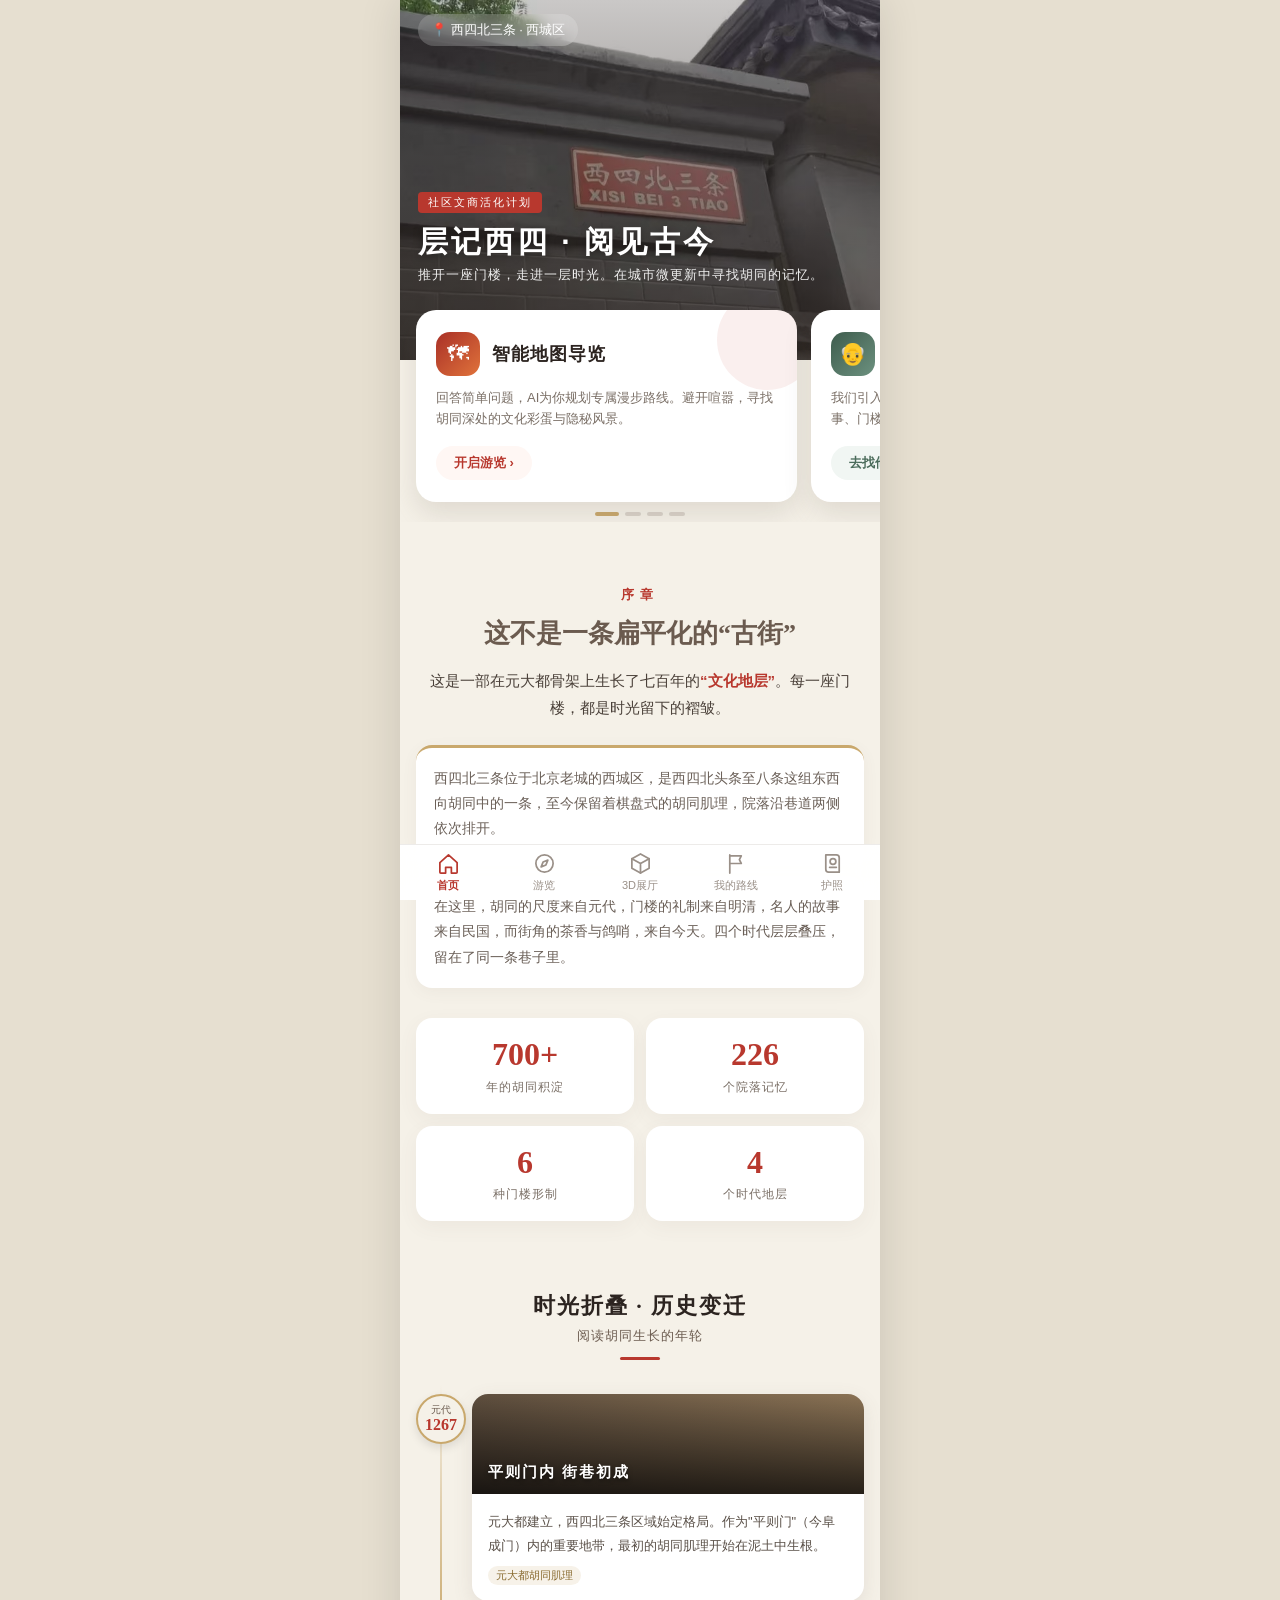
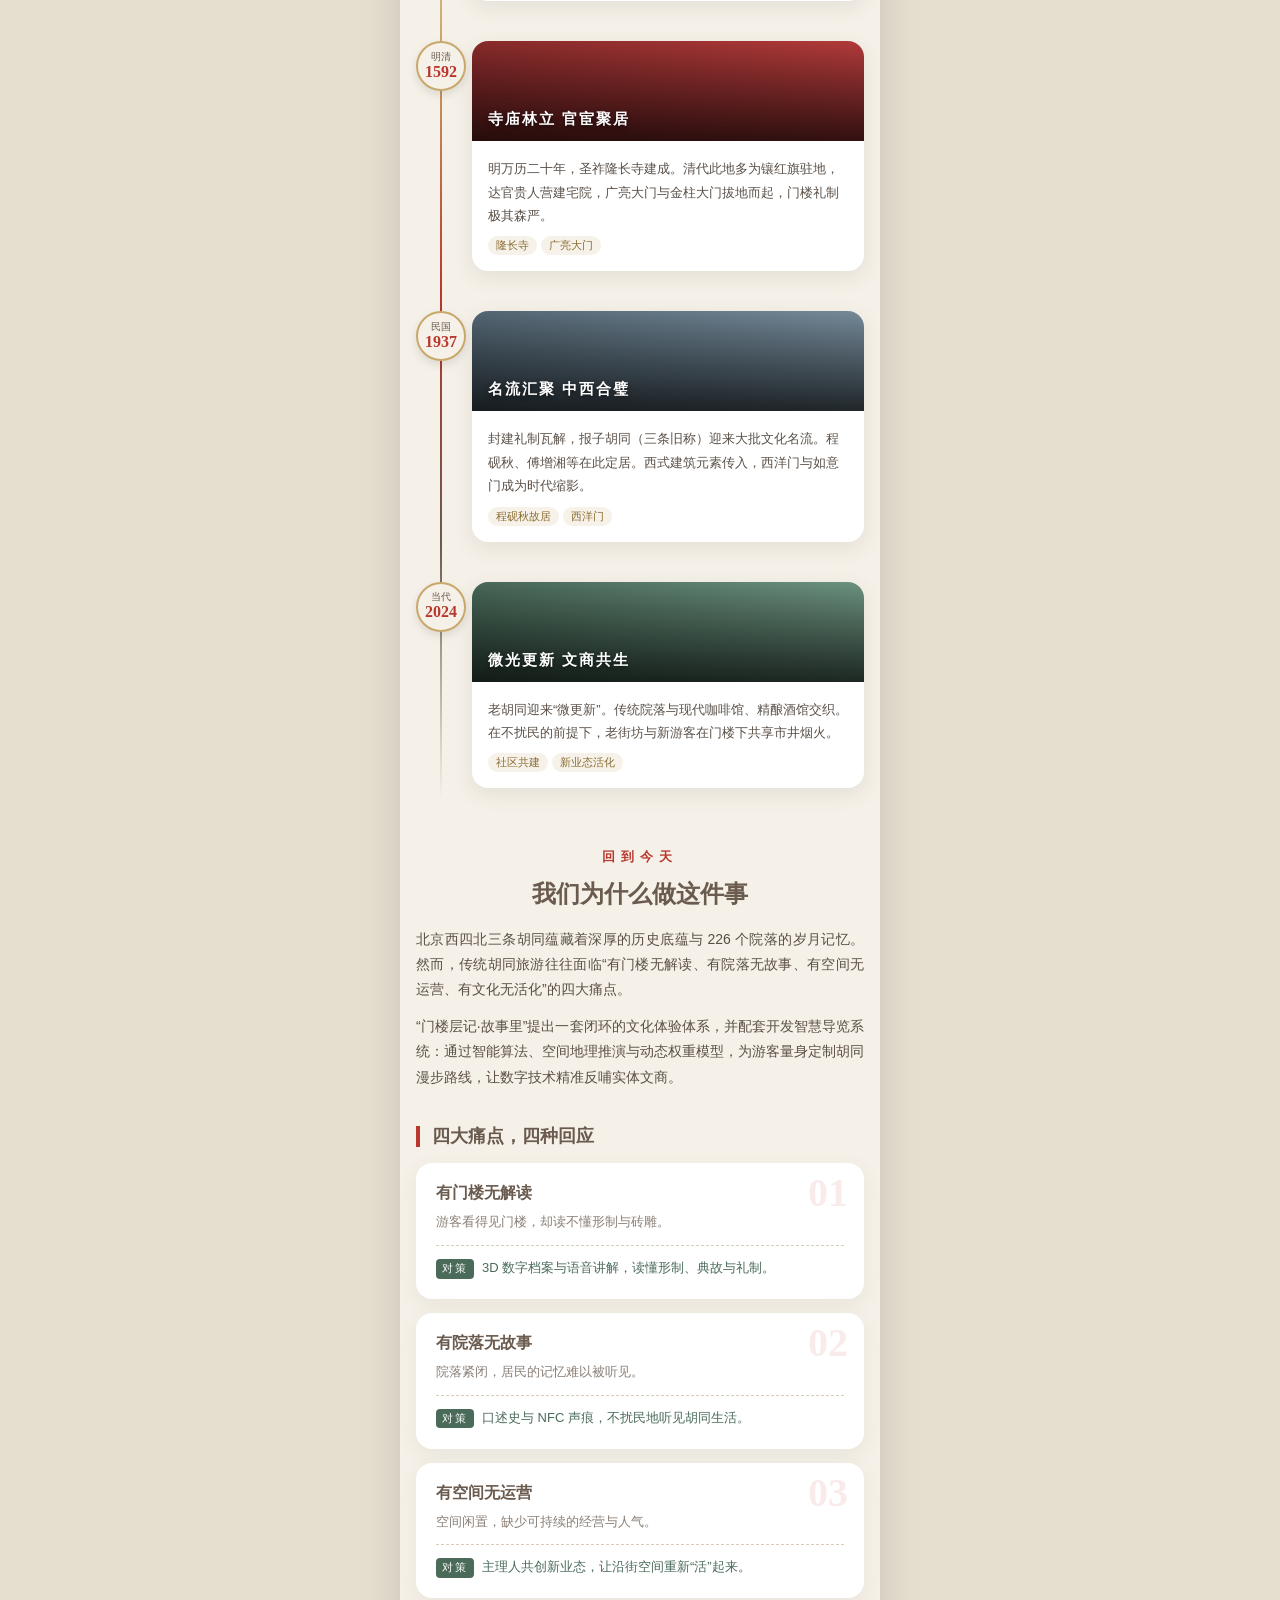
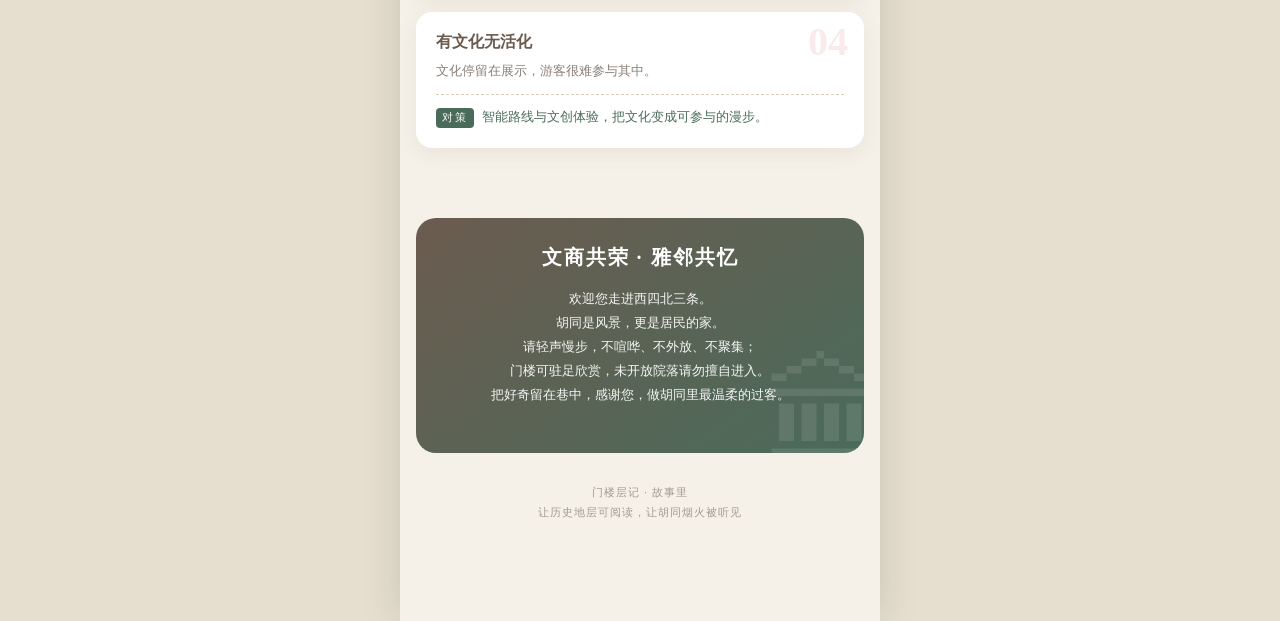
==== index.html @ 9623e0ac "优化首页" ====
<!DOCTYPE html>
<html lang="zh-CN">
<head>
<meta charset="UTF-8">
<meta name="viewport" content="width=device-width, initial-scale=1.0, viewport-fit=cover">
<meta name="theme-color" content="#6B5B4F">
<title>门楼层记·故事里 | 层记西四 阅见古今</title>
<style>
:root{--door-gray:#6B5B4F;--brick-green:#4A6B5A;--accent-gold:#C9A86C;--bg-cream:#F5F1E8;--text-dark:#2C2420;--white:#FFFFFF;--red:#B8382E;
      --serif:'Noto Serif SC','Songti SC','STSong','SimSun',serif;--kai:'STKaiti','KaiTi','Kaiti SC',serif; --line: rgba(107,91,79,0.12);}
*{margin: 0; padding: 0; box-sizing: border-box; -webkit-tap-highlight-color: transparent;}
html{-webkit-text-size-adjust: 100%; scroll-behavior: smooth;}
body{font-family: -apple-system, 'PingFang SC', 'Microsoft YaHei', sans-serif; background: #E6DFD0; color: var(--text-dark);}
a{color: inherit; text-decoration: none;}
.app{max-width: 480px; margin: 0 auto; min-height: 100vh; background: var(--bg-cream); position: relative; padding-bottom: calc(78px + env(safe-area-inset-bottom)); box-shadow: 0 0 40px rgba(0,0,0,0.12); overflow-x: hidden;}

/* 主视觉 */
.hero{position: relative; height: 360px; color: #fff; padding: calc(env(safe-area-inset-top) + 14px) 18px 0;
      background: linear-gradient(rgba(44,36,32,0.25), rgba(44,36,32,0.72)), url('bg-hero.jpg') center / cover no-repeat, linear-gradient(135deg, #6B5B4F, #4A6B5A);}
.hero-bar{display: flex; justify-content: space-between; align-items: center;}
.pill{display: inline-flex; align-items: center; gap: 5px; padding: 7px 13px; border-radius: 20px; font-size: 13px; background: rgba(255,255,255,0.18); backdrop-filter: blur(8px); -webkit-backdrop-filter: blur(8px);}
.hero-text{position: absolute; left: 18px; right: 18px; bottom: 76px;}
.hero-tag{display: inline-block; font-size: 11px; letter-spacing: 2px; padding: 3px 10px; border-radius: 4px; background: var(--red); margin-bottom: 10px;}
.hero h1{font-size: 30px; line-height: 1.25; letter-spacing: 3px; text-shadow: 0 2px 10px rgba(0,0,0,0.4);}
.hero p{font-size: 13px; opacity: 0.92; margin-top: 6px; letter-spacing: 1px;}
.cta{display: inline-flex; align-items: center; gap: 6px; margin-top: 16px; padding: 11px 24px; border-radius: 24px; font-size: 15px; font-weight: 700; letter-spacing: 1px; background: linear-gradient(135deg, #A93027, #E0733B); box-shadow: 0 6px 16px rgba(184,56,46,0.4);}

/* ========== 四大核心功能模块 (横向滑动卡片) ========== */
.func-slider-wrapper { margin: -50px 0 0 0; position: relative; z-index: 5; overflow: hidden; padding-bottom: 10px;}
.func-slider { display: flex; gap: 14px; overflow-x: auto; scroll-snap-type: x mandatory; scrollbar-width: none; padding: 0 16px 20px 16px; }
.func-slider::-webkit-scrollbar { display: none; }
.func-card { flex: 0 0 85%; scroll-snap-align: center; background: #fff; border-radius: 20px; padding: 22px 20px; box-shadow: 0 12px 28px rgba(107,91,79,0.16); position: relative; overflow: hidden; display: flex; flex-direction: column; }
/* 卡片装饰角 */
.func-card::before { content: ''; position: absolute; right: -20px; top: -20px; width: 100px; height: 100px; border-radius: 50%; opacity: 0.08; z-index: 0; }
.fc-1::before { background: var(--red); }
.fc-2::before { background: var(--brick-green); }
.fc-3::before { background: var(--accent-gold); }
.fc-4::before { background: var(--door-gray); }

.func-card > * { position: relative; z-index: 1; }
.func-card-header { display: flex; align-items: center; gap: 12px; margin-bottom: 12px;}
.func-icon { width: 44px; height: 44px; border-radius: 14px; display: flex; align-items: center; justify-content: center; font-size: 22px; color: #fff;}
.fc-1 .func-icon { background: linear-gradient(135deg, #A93027, #E0733B); }
.fc-2 .func-icon { background: linear-gradient(135deg, #3E5C4D, #6C917F); }
.fc-3 .func-icon { background: linear-gradient(135deg, #B58E4A, #DDBF85); }
.fc-4 .func-icon { background: linear-gradient(135deg, #6B5B4F, #A08A78); }

.func-title { font-size: 18px; font-weight: 700; color: var(--text-dark); letter-spacing: 1px;}
.func-desc { font-size: 13px; color: #7a6f66; line-height: 1.6; margin-bottom: 16px; flex: 1;}
.func-btn { align-self: flex-start; padding: 8px 18px; border-radius: 18px; font-size: 13px; font-weight: 600; text-decoration: none; transition: transform 0.2s; }
.func-btn:active { transform: scale(0.95); }
.fc-1 .func-btn { background: #FFF7F4; color: var(--red); }
.fc-2 .func-btn { background: #F1F6F3; color: var(--brick-green); }
.fc-3 .func-btn { background: #FCF8F2; color: #A8741A; }
.fc-4 .func-btn { background: #F4F2EF; color: var(--door-gray); }

/* 滑动指示器 */
.slider-dots { display: flex; justify-content: center; gap: 6px; margin-top: -10px; margin-bottom: 20px;}
.slider-dot { width: 16px; height: 4px; border-radius: 2px; background: rgba(107,91,79,0.2); transition: all 0.3s;}
.slider-dot.active { width: 24px; background: var(--accent-gold); }


/* ========== 新替换进来的序章区 ========== */
.intro{padding:40px 16px 30px;}
.kicker{font-size:13px;letter-spacing:6px;color:var(--red);font-weight:700;margin-bottom:12px; text-align: center;}
.intro h2{font-family:var(--serif);font-size:26px;color:var(--door-gray);line-height:1.35;margin-bottom:16px; text-align: center;}
.intro .big{font-size:15px;line-height:1.8;color:#4a4039;margin-bottom:24px; text-align: center;}
.intro .big strong{color:var(--red);font-weight:700;}

/* 序章内容卡片式重构，适应首页 */
.intro-cards { display: flex; flex-direction: column; gap: 14px; margin-bottom: 30px;}
.intro-card { background: #fff; padding: 18px; border-radius: 16px; box-shadow: 0 4px 16px rgba(107,91,79,0.06); border-top: 3px solid var(--accent-gold);}
.intro-card p { font-size: 14px; color: #6a5f57; line-height: 1.8;}

/* 数据统计 */
.stats{display:grid;grid-template-columns:repeat(2,1fr);gap:12px;}
.stat{background:#fff;border-radius:16px;padding:18px 12px;text-align:center;box-shadow:0 6px 20px rgba(107,91,79,.06);}
.stat b{display:block;font-family:Georgia,var(--serif),serif;font-size:32px;color:var(--red);line-height:1.15; margin-bottom:4px;}
.stat span{font-size:12px;color:#7a6f66;letter-spacing:1px;}

/* ========== 🚨 修改：历史变迁与穿越感设计 🚨 ========== */
.history-section { margin-top: 40px; padding: 0 16px; }
.section-header { text-align: center; margin-bottom: 24px; }
.section-header h2 { font-size: 22px; color: var(--text-dark); letter-spacing: 2px; margin-bottom: 6px; font-weight: 700; font-family:var(--serif);}
.section-header p { font-size: 13px; color: var(--door-gray); letter-spacing: 1px;}
.section-header .line { width: 40px; height: 3px; background: var(--red); margin: 12px auto 0; border-radius: 2px;}

.timeline-wrapper { position: relative; padding: 10px 0; }
.timeline-wrapper::before { content: ''; position: absolute; left: 24px; top: 0; bottom: 0; width: 2px; background: linear-gradient(to bottom, transparent, var(--accent-gold), var(--red), var(--door-gray), transparent); }

.tl-item { position: relative; padding-left: 56px; margin-bottom: 40px; }
.tl-item:last-child { margin-bottom: 0; }
.tl-year-badge { position: absolute; left: 0; top: 0; width: 50px; height: 50px; background: var(--bg-cream); border: 2px solid var(--accent-gold); border-radius: 50%; display: flex; flex-direction: column; align-items: center; justify-content: center; box-shadow: 0 4px 10px rgba(0,0,0,0.1); z-index: 2;}
.tl-year-badge span { font-size: 10px; color: var(--door-gray); line-height: 1;}
.tl-year-badge b { font-size: 16px; color: var(--red); font-family: Georgia, serif; line-height: 1.2;}

.tl-card { background: #fff; border-radius: 16px; overflow: hidden; box-shadow: 0 6px 20px rgba(107,91,79,0.12); }
/* 使用CSS渐变模拟历史细节图，避免外部图片依赖 */
.tl-img { height: 100px; width: 100%; position: relative; display: flex; align-items: flex-end; padding: 12px 16px; color: #fff;}
.tl-img::after { content: ''; position: absolute; inset: 0; background: linear-gradient(to top, rgba(0,0,0,0.7), transparent); }
.tl-img.yuan { background: linear-gradient(45deg, #534538, #8b7355); } /* 元代：厚重泥土色 */
.tl-img.ming { background: linear-gradient(45deg, #7c2626, #b23a3a); } /* 明清：朱红色/宫墙红 */
.tl-img.roc { background: linear-gradient(45deg, #4a5c68, #758a99); } /* 民国：青灰色砖瓦 */
.tl-img.now { background: linear-gradient(45deg, #3E5C4D, #6C917F); } /* 当代：生机绿 */
.tl-img-caption { position: relative; z-index: 1; font-size: 15px; font-weight: 700; letter-spacing: 2px; text-shadow: 0 2px 4px rgba(0,0,0,0.5);}

.tl-content { padding: 16px; }
.tl-content p { font-size: 13px; color: #5a5048; line-height: 1.8; margin-bottom: 8px;}
.tl-tag { display: inline-block; font-size: 11px; padding: 2px 8px; border-radius: 10px; background: rgba(201,168,108,0.15); color: #8a6c32; }

/* ========== 新替换进来的回到今天 (痛点与对策) ========== */
.bg-section{padding:50px 16px 20px;}
.bg-section h2{font-family:var(--serif);font-size:24px;color:var(--door-gray);margin-bottom:16px;line-height:1.35; text-align: center;}
.bg-section .lead{font-size:14px;color:#5a4f47;line-height:1.8;margin-bottom:12px; text-align: justify;}

.sub-h{font-family:var(--serif);font-size:18px;color:var(--door-gray);margin:36px 0 16px;padding-left:12px;border-left:4px solid var(--red);line-height:1.2;}

.pains{display:grid;grid-template-columns:1fr;gap:14px;}
.pain{background:#fff;border-radius:16px;padding:20px;box-shadow:0 6px 20px rgba(107,91,79,.08);position:relative;overflow:hidden;}
.pain .n{font-family:Georgia,serif;font-size:40px;font-weight:700;color:rgba(184,56,46,.1);position:absolute;right:16px;top:10px;line-height:1;}
.pain h4{font-size:16px;color:var(--door-gray);margin-bottom:8px; font-weight: bold;}
.pain .pr{font-size:13px;color:#8a7f76;line-height:1.6;}
.pain .sol{margin-top:12px;padding-top:12px;border-top:1px dashed #d9cdb8;font-size:13px;color:var(--brick-green);line-height:1.6;}
.pain .sol::before{content:'对策';display:inline-block;font-size:11px;letter-spacing:2px;background:var(--brick-green);color:#fff;padding:1px 6px;border-radius:4px;margin-right:8px;}

/* 🚨 修正：文商共荣 雅邻共忆 🚨 */
.vision{margin: 50px 16px 20px; padding: 26px 20px; border-radius: 20px; color: #fff; text-align: center; background: linear-gradient(145deg, #6B5B4F, #4A6B5A); position: relative; overflow: hidden;}
.vision::before { content: '🏛'; position: absolute; font-size: 120px; right: -20px; bottom: -30px; opacity: 0.1; }
.vision h3{font-family:var(--serif); font-size: 20px; letter-spacing: 2px; margin-bottom: 16px; position: relative;}
.vision p{font-size: 13px; line-height: 1.85; opacity: 0.95; position: relative; margin-bottom: 20px; text-align: justify; text-align-last: center;}

.foot{text-align: center; font-size: 11px; color: #a39a91; margin: 30px 0 20px; line-height: 1.8; letter-spacing: 1px;}

.reveal{opacity: 0; transform: translateY(20px); transition: opacity 0.6s cubic-bezier(0.2, 0.8, 0.2, 1), transform 0.6s cubic-bezier(0.2, 0.8, 0.2, 1);}
.reveal.in{opacity: 1; transform: none;}

/* 底部标签栏 */
.tabbar{position: fixed; left: 50%; bottom: 0; transform: translateX(-50%); width: 100%; max-width: 480px; z-index: 50; display: flex;
        background: rgba(255,255,255,0.96); backdrop-filter: blur(14px); -webkit-backdrop-filter: blur(14px);
        border-top: 1px solid var(--line); padding: 7px 0 calc(7px + env(safe-area-inset-bottom));}
.tab{flex: 1; display: flex; flex-direction: column; align-items: center; gap: 3px; font-size: 11px; color: #9a9088;}
.tab svg{width: 23px; height: 23px; fill: none; stroke: currentColor; stroke-width: 1.8; stroke-linecap: round; stroke-linejoin: round;}
.tab.active{color: var(--red); font-weight: 600;}
</style>
</head>
<body>
<div class="app">
  <header class="hero">
    <div class="hero-bar">
      <span class="pill">📍 西四北三条 · 西城区</span>
    </div>
    <div class="hero-text">
      <span class="hero-tag">社区文商活化计划</span>
      <h1>层记西四 · 阅见古今</h1>
      <p>推开一座门楼，走进一层时光。在城市微更新中寻找胡同的记忆。</p>
    </div>
  </header>

  <!-- 横向滑动的核心功能区 -->
  <div class="func-slider-wrapper">
    <div class="func-slider" id="funcSlider">

      <!-- 卡片1：智能导览 -->
      <div class="func-card fc-1">
        <div class="func-card-header">
          <div class="func-icon">🗺</div>
          <div class="func-title">智能地图导览</div>
        </div>
        <p class="func-desc">回答简单问题，AI为你规划专属漫步路线。避开喧嚣，寻找胡同深处的文化彩蛋与隐秘风景。</p>
        <a href="choose.html" class="func-btn">开启游览 ›</a>
      </div>

      <!-- 卡片2：智能体（老街坊） -->
      <div class="func-card fc-2">
        <div class="func-card-header">
          <div class="func-icon">👴</div>
          <div class="func-title">对话"老街坊"</div>
        </div>
        <p class="func-desc">我们引入了专属AI智能体“老街坊”。关于西四北的名人轶事、门楼讲究，你可以随时向他提问，支持语音朗读！</p>
        <a href="map.html" class="func-btn">去找他聊聊 ›</a>
      </div>

      <!-- 卡片3：3D 展厅 -->
      <div class="func-card fc-3">
        <div class="func-card-header">
          <div class="func-icon">🏛</div>
          <div class="func-title">3D 数字展厅</div>
        </div>
        <p class="func-desc">利用数字孪生技术，将胡同里的门楼1:1还原。滑动屏幕，即可360度观察广亮大门、金柱大门的绝美砖雕。</p>
        <a href="gate-3d.html" class="func-btn">进入展厅 ›</a>
      </div>

      <!-- 卡片4：我的护照 -->
      <div class="func-card fc-4">
        <div class="func-card-header">
          <div class="func-icon">📔</div>
          <div class="func-title">胡同漫游护照</div>
        </div>
        <p class="func-desc">在线上或线下完成点位打卡，集齐专属电子印章，召唤你的西四北胡同漫游者专属证书。</p>
        <a href="passport.html" class="func-btn">查看进度 ›</a>
      </div>

    </div>

    <!-- 滚动指示点 -->
    <div class="slider-dots">
      <div class="slider-dot active"></div>
      <div class="slider-dot"></div>
      <div class="slider-dot"></div>
      <div class="slider-dot"></div>
    </div>
  </div>

  <!-- 新版序章 -->
  <section class="intro reveal" id="intro">
    <p class="kicker">序章</p>
    <h2>这不是一条扁平化的“古街”</h2>
    <p class="big">这是一部在元大都骨架上生长了七百年的<strong>“文化地层”</strong>。每一座门楼，都是时光留下的褶皱。</p>

    <div class="intro-cards">
      <div class="intro-card">
        <p>西四北三条位于北京老城的西城区，是西四北头条至八条这组东西向胡同中的一条，至今保留着棋盘式的胡同肌理，院落沿巷道两侧依次排开。</p>
      </div>
      <div class="intro-card">
        <p>在这里，胡同的尺度来自元代，门楼的礼制来自明清，名人的故事来自民国，而街角的茶香与鸽哨，来自今天。四个时代层层叠压，留在了同一条巷子里。</p>
      </div>
    </div>

    <div class="stats">
      <div class="stat"><b data-n="700" data-suffix="+">0</b><span>年的胡同积淀</span></div>
      <div class="stat"><b data-n="226">0</b><span>个院落记忆</span></div>
      <div class="stat"><b data-n="6">0</b><span>种门楼形制</span></div>
      <div class="stat"><b data-n="4">0</b><span>个时代地层</span></div>
    </div>
  </section>

  <!-- 穿越感的时间轴历史变迁 -->
  <section class="history-section reveal">
    <div class="section-header">
      <h2>时光折叠 · 历史变迁</h2>
      <p>阅读胡同生长的年轮</p>
      <div class="line"></div>
    </div>

    <div class="timeline-wrapper">

      <!-- 元代 -->
      <div class="tl-item reveal">
        <div class="tl-year-badge"><span>元代</span><b>1267</b></div>
        <div class="tl-card">
          <div class="tl-img yuan"><div class="tl-img-caption">平则门内 街巷初成</div></div>
          <div class="tl-content">
            <p>元大都建立，西四北三条区域始定格局。作为"平则门"（今阜成门）内的重要地带，最初的胡同肌理开始在泥土中生根。</p>
            <span class="tl-tag">元大都胡同肌理</span>
          </div>
        </div>
      </div>

      <!-- 明清 -->
      <div class="tl-item reveal">
        <div class="tl-year-badge"><span>明清</span><b>1592</b></div>
        <div class="tl-card">
          <div class="tl-img ming"><div class="tl-img-caption">寺庙林立 官宦聚居</div></div>
          <div class="tl-content">
            <p>明万历二十年，圣祚隆长寺建成。清代此地多为镶红旗驻地，达官贵人营建宅院，广亮大门与金柱大门拔地而起，门楼礼制极其森严。</p>
            <span class="tl-tag">隆长寺</span> <span class="tl-tag">广亮大门</span>
          </div>
        </div>
      </div>

      <!-- 民国 -->
      <div class="tl-item reveal">
        <div class="tl-year-badge"><span>民国</span><b>1937</b></div>
        <div class="tl-card">
          <div class="tl-img roc"><div class="tl-img-caption">名流汇聚 中西合璧</div></div>
          <div class="tl-content">
            <p>封建礼制瓦解，报子胡同（三条旧称）迎来大批文化名流。程砚秋、傅增湘等在此定居。西式建筑元素传入，西洋门与如意门成为时代缩影。</p>
            <span class="tl-tag">程砚秋故居</span> <span class="tl-tag">西洋门</span>
          </div>
        </div>
      </div>

      <!-- 当代 -->
      <div class="tl-item reveal">
        <div class="tl-year-badge"><span>当代</span><b>2024</b></div>
        <div class="tl-card">
          <div class="tl-img now"><div class="tl-img-caption">微光更新 文商共生</div></div>
          <div class="tl-content">
            <p>老胡同迎来“微更新”。传统院落与现代咖啡馆、精酿酒馆交织。在不扰民的前提下，老街坊与新游客在门楼下共享市井烟火。</p>
            <span class="tl-tag">社区共建</span> <span class="tl-tag">新业态活化</span>
          </div>
        </div>
      </div>

    </div>
  </section>

  <!-- 回到今天 -->
  <section class="bg-section reveal">
    <p class="kicker">回到今天</p>
    <h2>我们为什么做这件事</h2>
    <p class="lead">北京西四北三条胡同蕴藏着深厚的历史底蕴与 226 个院落的岁月记忆。然而，传统胡同旅游往往面临“有门楼无解读、有院落无故事、有空间无运营、有文化无活化”的四大痛点。</p>
    <p class="lead">“门楼层记·故事里”提出一套闭环的文化体验体系，并配套开发智慧导览系统：通过智能算法、空间地理推演与动态权重模型，为游客量身定制胡同漫步路线，让数字技术精准反哺实体文商。</p>

    <h3 class="sub-h">四大痛点，四种回应</h3>
    <div class="pains">
      <div class="pain"><span class="n">01</span><h4>有门楼无解读</h4><p class="pr">游客看得见门楼，却读不懂形制与砖雕。</p><p class="sol">3D 数字档案与语音讲解，读懂形制、典故与礼制。</p></div>
      <div class="pain"><span class="n">02</span><h4>有院落无故事</h4><p class="pr">院落紧闭，居民的记忆难以被听见。</p><p class="sol">口述史与 NFC 声痕，不扰民地听见胡同生活。</p></div>
      <div class="pain"><span class="n">03</span><h4>有空间无运营</h4><p class="pr">空间闲置，缺少可持续的经营与人气。</p><p class="sol">主理人共创新业态，让沿街空间重新“活”起来。</p></div>
      <div class="pain"><span class="n">04</span><h4>有文化无活化</h4><p class="pr">文化停留在展示，游客很难参与其中。</p><p class="sol">智能路线与文创体验，把文化变成可参与的漫步。</p></div>
    </div>
  </section>

  <!-- 雅邻共忆 -->
  <section class="vision reveal">
    <h3>文商共荣 · 雅邻共忆</h3>
    <p>欢迎您走进西四北三条。<br>胡同是风景，更是居民的家。<br>请轻声慢步，不喧哗、不外放、不聚集；<br>门楼可驻足欣赏，未开放院落请勿擅自进入。<br>把好奇留在巷中，感谢您，做胡同里最温柔的过客。</p>
  </section>

  <p class="foot">门楼层记 · 故事里<br>让历史地层可阅读，让胡同烟火被听见</p>
</div>

<nav class="tabbar">
  <a class="tab active" href="index.html">
    <svg viewBox="0 0 24 24"><path d="M3 11l9-8 9 8v10a1 1 0 0 1-1 1h-5v-6H9v6H4a1 1 0 0 1-1-1z"/></svg>首页
  </a>
  <a class="tab" href="choose.html">
    <svg viewBox="0 0 24 24"><circle cx="12" cy="12" r="9"/><path d="M15.5 8.5l-2 5-5 2 2-5z"/></svg>游览
  </a>
  <a class="tab" href="gate-3d.html">
    <svg viewBox="0 0 24 24"><path d="M12 2l9 5v10l-9 5-9-5V7z"/><path d="M12 12l9-5M12 12v10M12 12L3 7"/></svg>3D展厅
  </a>
  <a class="tab" href="route.html">
    <svg viewBox="0 0 24 24"><path d="M5 22V3"/><path d="M5 4h12l-2 4 2 4H5"/></svg>我的路线
  </a>
  <a class="tab" href="passport.html">
    <svg viewBox="0 0 24 24"><path d="M5 3h11a3 3 0 0 1 3 3v15H8a3 3 0 0 1-3-3z"/><circle cx="12.5" cy="10" r="3"/><path d="M9 16h7"/></svg>护照
  </a>
</nav>

<script>
// 序章数字滚动
var counted = false;
function countUp() {
  if (counted) return; counted = true;
  document.querySelectorAll('.stat b').forEach(function (el) {
    var to = +el.getAttribute('data-n'), suf = el.getAttribute('data-suffix') || '', t0 = performance.now(), dur = 1400;
    (function step(t) { var p = Math.min(1, (t - t0) / dur), e = 1 - Math.pow(1 - p, 3); el.textContent = Math.round(to * e) + suf; if (p < 1) requestAnimationFrame(step); })(t0);
  });
}
var st = document.querySelector('.stats');
if ('IntersectionObserver' in window) {
  new IntersectionObserver(function (l, o) { if (l[0].isIntersecting) { countUp(); o.disconnect(); } }, {threshold: 0.4}).observe(st);
} else { countUp(); }

// 滑动卡片指示点同步逻辑
(function() {
  const slider = document.getElementById('funcSlider');
  const dots = document.querySelectorAll('.slider-dot');

  slider.addEventListener('scroll', () => {
    const scrollRatio = slider.scrollLeft / (slider.scrollWidth - slider.clientWidth);
    let index = Math.round(scrollRatio * 3);
    index = Math.max(0, Math.min(3, index));

    dots.forEach((dot, i) => {
      dot.classList.toggle('active', i === index);
    });
  }, {passive: true});
})();

// 滚动入场动画
(function () {
  var els = document.querySelectorAll('.reveal');
  if (!('IntersectionObserver' in window)) { els.forEach(function (e) { e.classList.add('in'); }); return; }
  var io = new IntersectionObserver(function (list) {
    list.forEach(function (en) { if (en.isIntersecting) { en.target.classList.add('in'); io.unobserve(en.target); } });
  }, {threshold: 0.12});
  els.forEach(function (e) { io.observe(e); });
})();
</script>
</body>
</html>
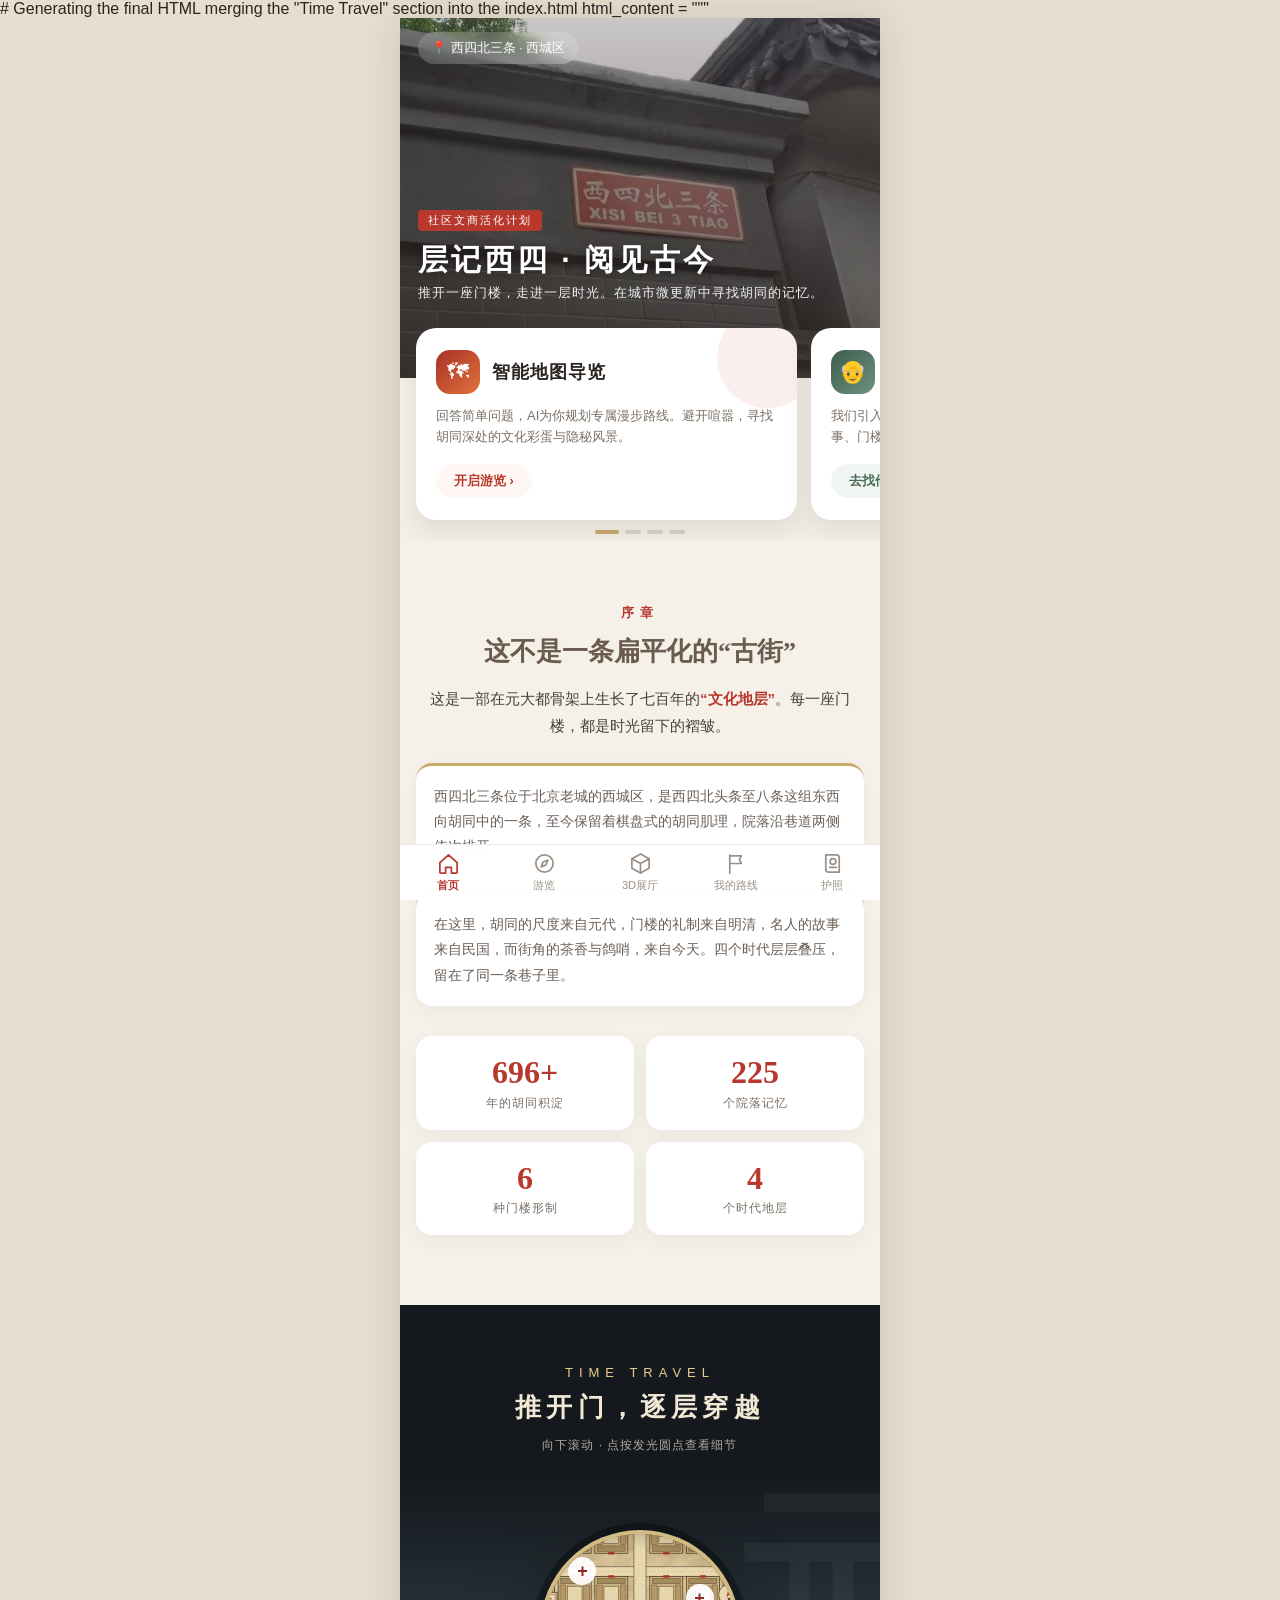
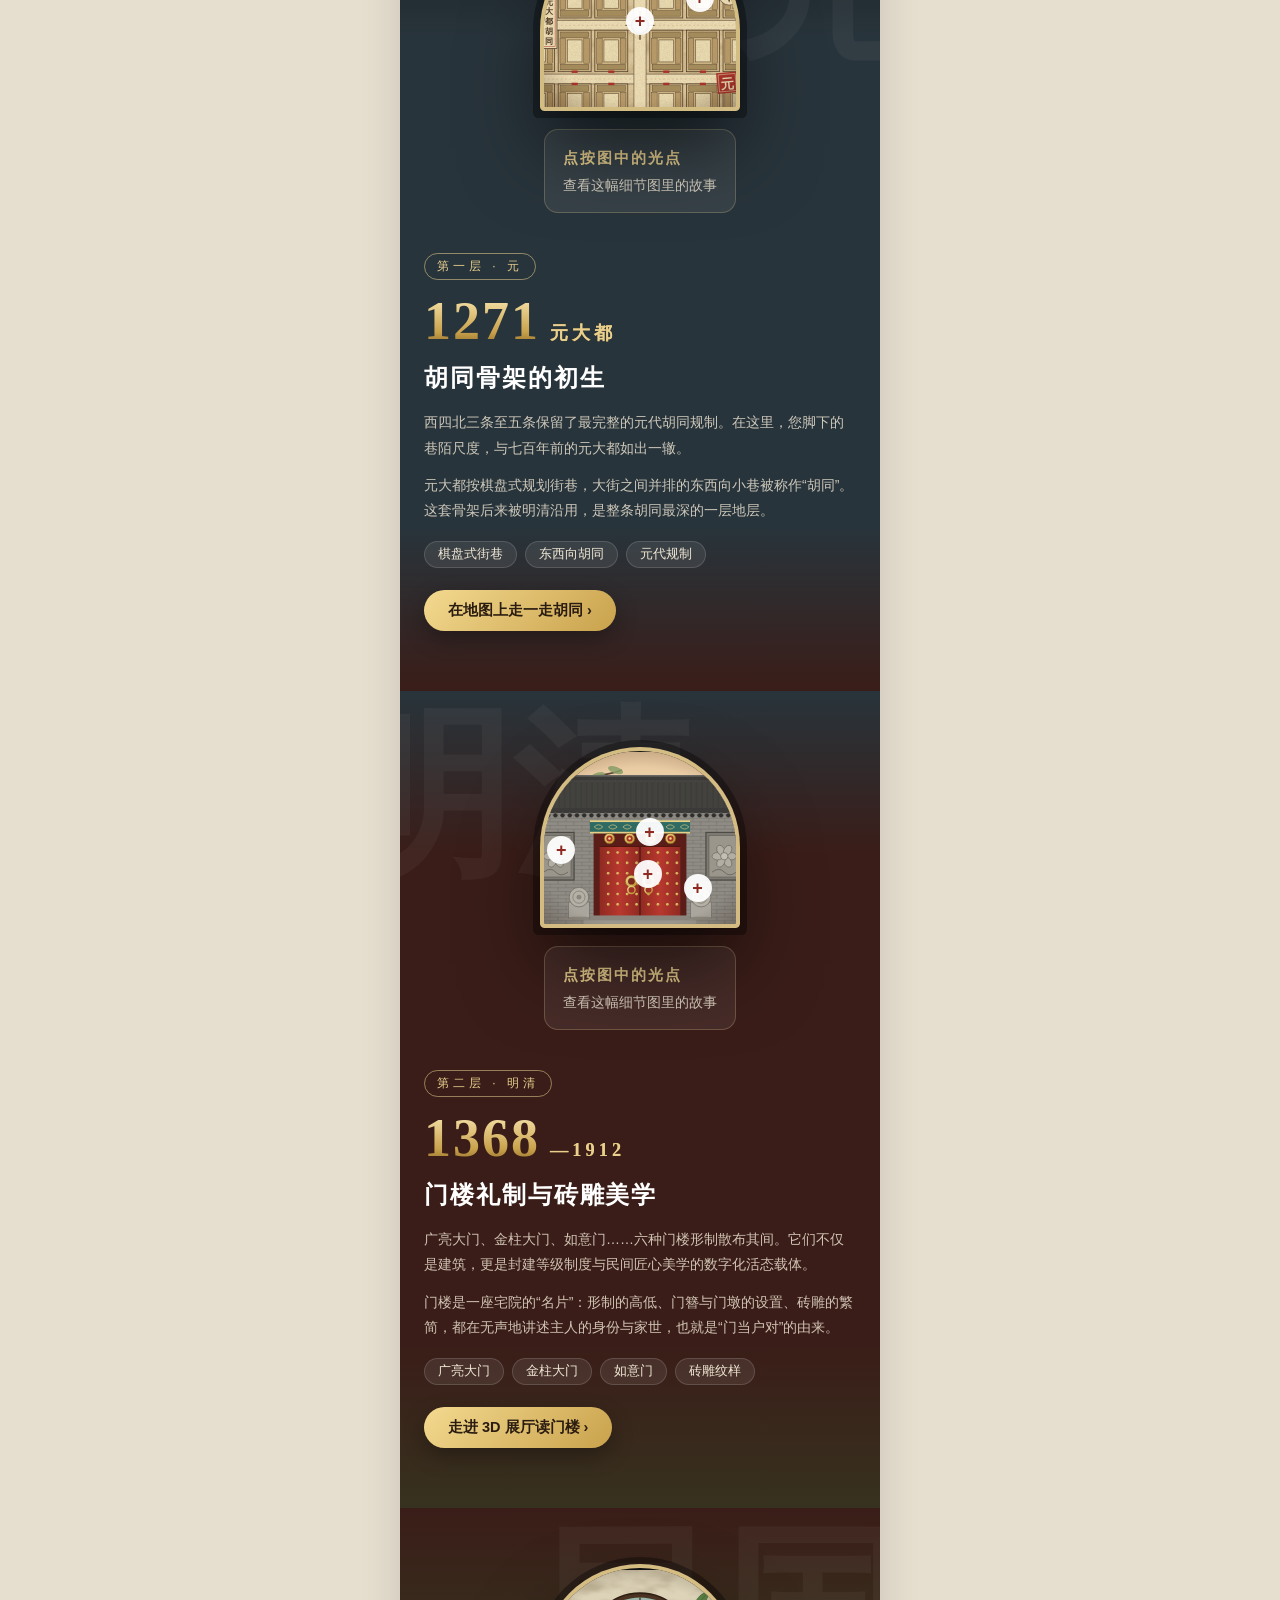
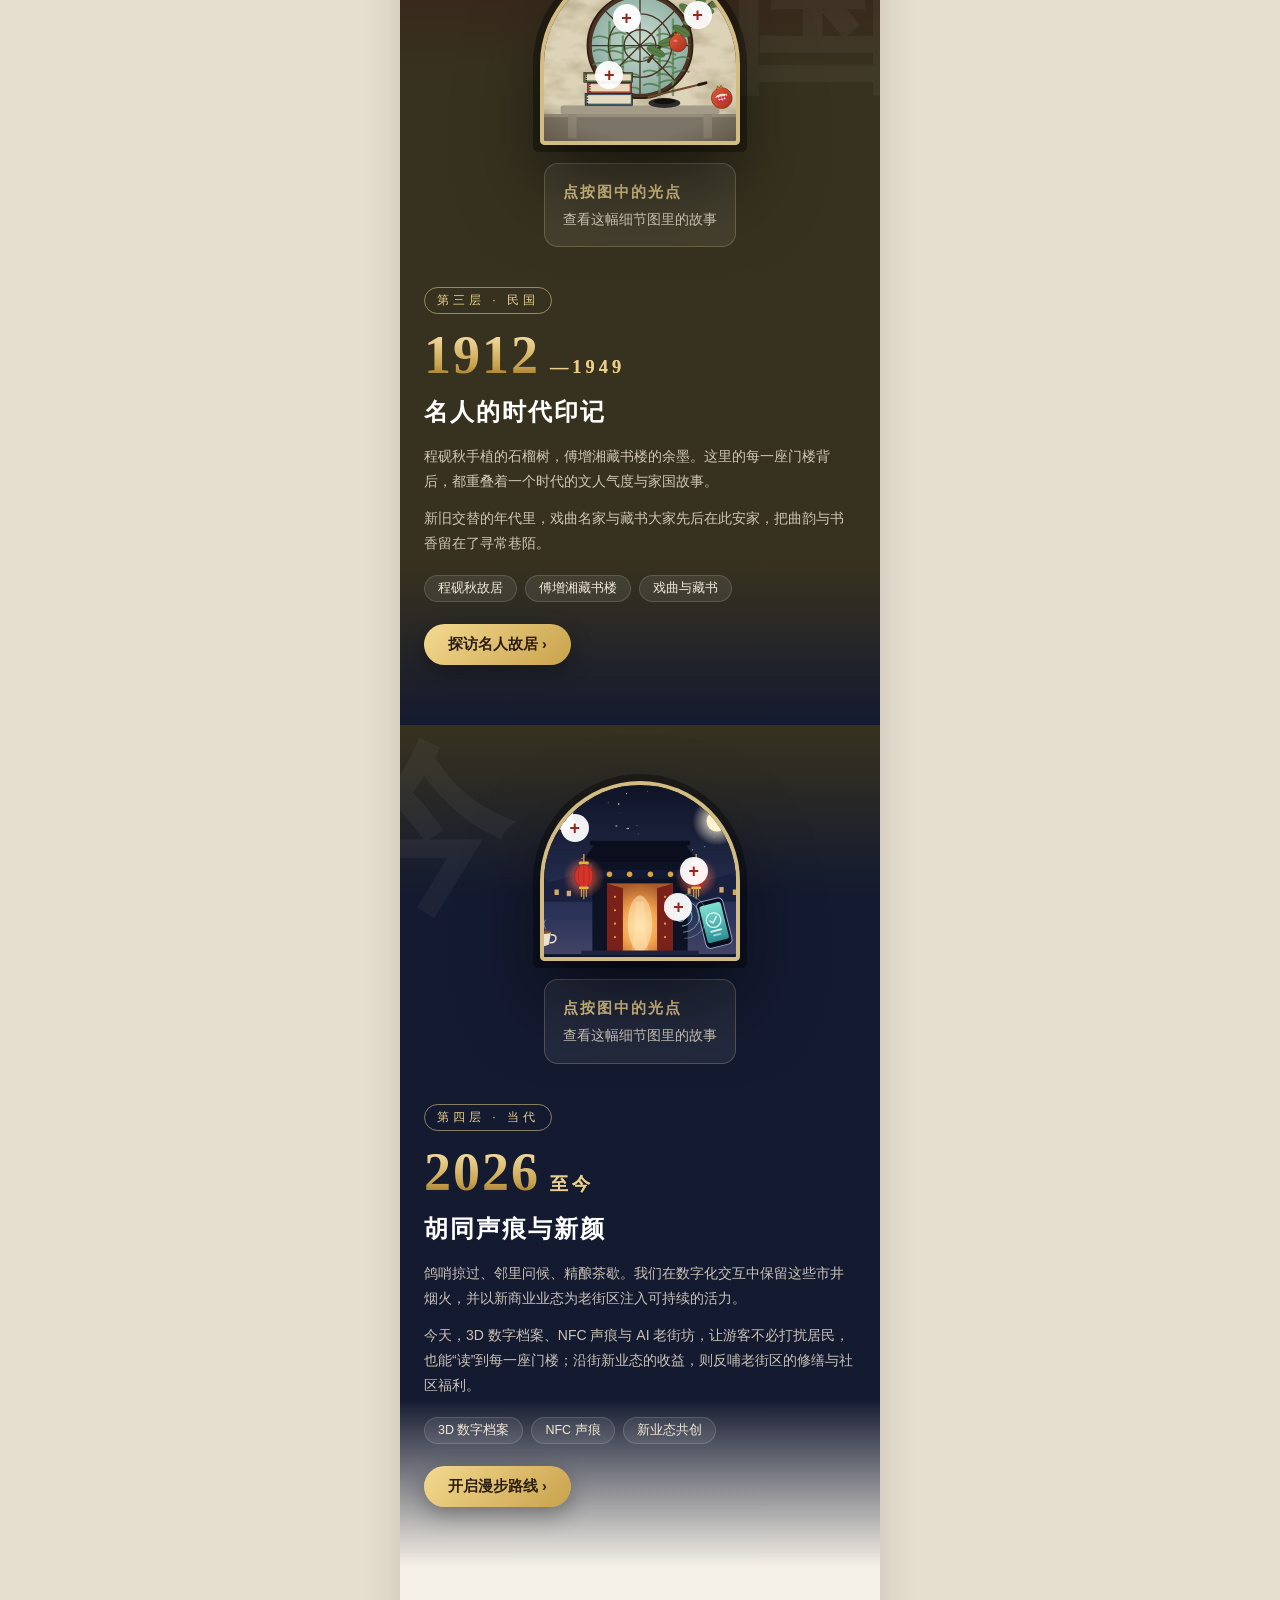
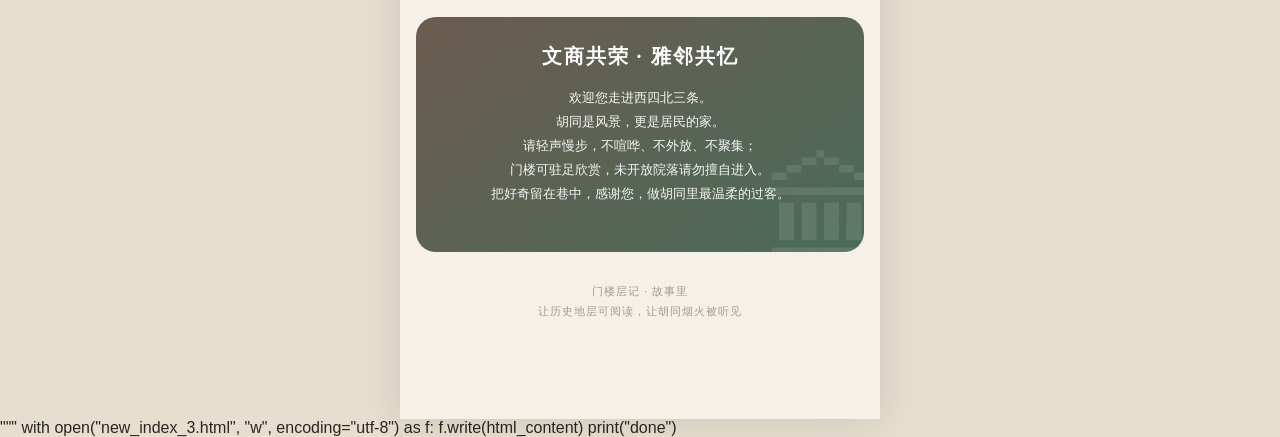
==== commit 7f7b1b0f: "时间轴优化" ====
--- a/index.html
+++ b/index.html
@@ -1,4 +1,5 @@
-<!DOCTYPE html>
+# Generating the final HTML merging the "Time Travel" section into the index.html
+html_content = """<!DOCTYPE html>
 <html lang="zh-CN">
 <head>
 <meta charset="UTF-8">
@@ -12,6 +13,7 @@
 html{-webkit-text-size-adjust: 100%; scroll-behavior: smooth;}
 body{font-family: -apple-system, 'PingFang SC', 'Microsoft YaHei', sans-serif; background: #E6DFD0; color: var(--text-dark);}
 a{color: inherit; text-decoration: none;}
+button{font-family:inherit;border:none;background:none;cursor:pointer;color:inherit;}
 .app{max-width: 480px; margin: 0 auto; min-height: 100vh; background: var(--bg-cream); position: relative; padding-bottom: calc(78px + env(safe-area-inset-bottom)); box-shadow: 0 0 40px rgba(0,0,0,0.12); overflow-x: hidden;}
 
 /* 主视觉 */
@@ -23,7 +25,6 @@
 .hero-tag{display: inline-block; font-size: 11px; letter-spacing: 2px; padding: 3px 10px; border-radius: 4px; background: var(--red); margin-bottom: 10px;}
 .hero h1{font-size: 30px; line-height: 1.25; letter-spacing: 3px; text-shadow: 0 2px 10px rgba(0,0,0,0.4);}
 .hero p{font-size: 13px; opacity: 0.92; margin-top: 6px; letter-spacing: 1px;}
-.cta{display: inline-flex; align-items: center; gap: 6px; margin-top: 16px; padding: 11px 24px; border-radius: 24px; font-size: 15px; font-weight: 700; letter-spacing: 1px; background: linear-gradient(135deg, #A93027, #E0733B); box-shadow: 0 6px 16px rgba(184,56,46,0.4);}
 
 /* ========== 四大核心功能模块 (横向滑动卡片) ========== */
 .func-slider-wrapper { margin: -50px 0 0 0; position: relative; z-index: 5; overflow: hidden; padding-bottom: 10px;}
@@ -60,7 +61,7 @@
 .slider-dot.active { width: 24px; background: var(--accent-gold); }
 
 
-/* ========== 新替换进来的序章区 ========== */
+/* ========== 序章区 ========== */
 .intro{padding:40px 16px 30px;}
 .kicker{font-size:13px;letter-spacing:6px;color:var(--red);font-weight:700;margin-bottom:12px; text-align: center;}
 .intro h2{font-family:var(--serif);font-size:26px;color:var(--door-gray);line-height:1.35;margin-bottom:16px; text-align: center;}
@@ -78,61 +79,108 @@
 .stat b{display:block;font-family:Georgia,var(--serif),serif;font-size:32px;color:var(--red);line-height:1.15; margin-bottom:4px;}
 .stat span{font-size:12px;color:#7a6f66;letter-spacing:1px;}
 
-/* ========== 🚨 修改：历史变迁与穿越感设计 🚨 ========== */
-.history-section { margin-top: 40px; padding: 0 16px; }
-.section-header { text-align: center; margin-bottom: 24px; }
-.section-header h2 { font-size: 22px; color: var(--text-dark); letter-spacing: 2px; margin-bottom: 6px; font-weight: 700; font-family:var(--serif);}
-.section-header p { font-size: 13px; color: var(--door-gray); letter-spacing: 1px;}
-.section-header .line { width: 40px; height: 3px; background: var(--red); margin: 12px auto 0; border-radius: 2px;}
-
-.timeline-wrapper { position: relative; padding: 10px 0; }
-.timeline-wrapper::before { content: ''; position: absolute; left: 24px; top: 0; bottom: 0; width: 2px; background: linear-gradient(to bottom, transparent, var(--accent-gold), var(--red), var(--door-gray), transparent); }
-
-.tl-item { position: relative; padding-left: 56px; margin-bottom: 40px; }
-.tl-item:last-child { margin-bottom: 0; }
-.tl-year-badge { position: absolute; left: 0; top: 0; width: 50px; height: 50px; background: var(--bg-cream); border: 2px solid var(--accent-gold); border-radius: 50%; display: flex; flex-direction: column; align-items: center; justify-content: center; box-shadow: 0 4px 10px rgba(0,0,0,0.1); z-index: 2;}
-.tl-year-badge span { font-size: 10px; color: var(--door-gray); line-height: 1;}
-.tl-year-badge b { font-size: 16px; color: var(--red); font-family: Georgia, serif; line-height: 1.2;}
-
-.tl-card { background: #fff; border-radius: 16px; overflow: hidden; box-shadow: 0 6px 20px rgba(107,91,79,0.12); }
-/* 使用CSS渐变模拟历史细节图，避免外部图片依赖 */
-.tl-img { height: 100px; width: 100%; position: relative; display: flex; align-items: flex-end; padding: 12px 16px; color: #fff;}
-.tl-img::after { content: ''; position: absolute; inset: 0; background: linear-gradient(to top, rgba(0,0,0,0.7), transparent); }
-.tl-img.yuan { background: linear-gradient(45deg, #534538, #8b7355); } /* 元代：厚重泥土色 */
-.tl-img.ming { background: linear-gradient(45deg, #7c2626, #b23a3a); } /* 明清：朱红色/宫墙红 */
-.tl-img.roc { background: linear-gradient(45deg, #4a5c68, #758a99); } /* 民国：青灰色砖瓦 */
-.tl-img.now { background: linear-gradient(45deg, #3E5C4D, #6C917F); } /* 当代：生机绿 */
-.tl-img-caption { position: relative; z-index: 1; font-size: 15px; font-weight: 700; letter-spacing: 2px; text-shadow: 0 2px 4px rgba(0,0,0,0.5);}
-
-.tl-content { padding: 16px; }
-.tl-content p { font-size: 13px; color: #5a5048; line-height: 1.8; margin-bottom: 8px;}
-.tl-tag { display: inline-block; font-size: 11px; padding: 2px 8px; border-radius: 10px; background: rgba(201,168,108,0.15); color: #8a6c32; }
-
-/* ========== 新替换进来的回到今天 (痛点与对策) ========== */
+/* ========== 🚨 替换：时光穿越区 🚨 ========== */
+.journey{position:relative;background:#15191d;color:#f1e8d6; margin-top: 40px;}
+.journey-head{padding:60px 24px 20px;text-align:center;}
+.journey-head p{font-size:13px;letter-spacing:6px;color:#E8CF8E;margin-bottom:10px;}
+.journey-head h2{font-family:var(--serif);font-size:26px;letter-spacing:.2em;font-weight:700;}
+.journey-head span{display:block;margin-top:12px;font-size:12px;opacity:.7;letter-spacing:1px;}
+
+.era{position:relative;overflow:hidden;--prev:#15191d;--bg:#28343b;--next:#3a1d18;
+     background:linear-gradient(180deg,var(--prev) 0,var(--bg) 20%,var(--bg) 80%,var(--next) 100%);}
+.e-yuan{--prev:#15191d;--bg:#28343b;--next:#3a1d18;}
+.e-ming{--prev:#28343b;--bg:#3a1d18;--next:#37321f;}
+.e-minguo{--prev:#3a1d18;--bg:#37321f;--next:#141a30;}
+.e-now{--prev:#37321f;--bg:#141a30;--next:#F5F1E8;}
+.era-mark{position:absolute;font-family:Georgia,var(--serif),serif;font-weight:700;font-size:180px;line-height:1;color:rgba(255,255,255,.045);right:-10%;top:2%;pointer-events:none;user-select:none;transform:translateX(calc(var(--p,0) * 40px));}
+.e-ming .era-mark,.e-now .era-mark{right:auto;left:-10%;}
+.era-inner{position:relative;padding:60px 24px;display:flex;flex-direction:column;gap:40px;align-items:center;}
+
+.frame{position:relative;width: 100%; aspect-ratio:10/9;border-radius:999px 999px 16px 16px;overflow:hidden;background:#111;isolation:isolate;
+       box-shadow:0 0 0 4px rgba(232,207,142,.9),0 0 0 11px rgba(0,0,0,.35),0 40px 80px rgba(0,0,0,.55);}
+.art{position:absolute;inset:0;transform:scale(1.14);transition:transform 2.2s cubic-bezier(.2,.7,.2,1) .3s;}
+.art svg{width:100%;height:100%;display:block;transform:translateY(calc(var(--p,0) * -12px)) scale(1.06);}
+.era.in .art{transform:scale(1);}
+.doors{position:absolute;inset:0;z-index:5;pointer-events:none;perspective:1000px;}
+.leaf{position:absolute;top:0;bottom:0;width:50.4%;backface-visibility:hidden;box-shadow:inset 0 0 50px rgba(0,0,0,.5);
+      background:radial-gradient(circle,#e4c06a 0 2.6px,transparent 3px) 8px 14px/24px 26px,linear-gradient(90deg,#6e1f19,#a83128 55%,#6e1f19);
+      transition:transform 1.7s cubic-bezier(.65,.05,.2,1) .2s;}
+.leaf.l{left:0;transform-origin:0 50%;}
+.leaf.r{right:0;transform-origin:100% 50%;}
+.leaf::after{content:'';position:absolute;top:58%;width:38px;height:38px;border-radius:50%;border:6px solid #d9b25a;box-shadow:0 0 0 2px rgba(0,0,0,.35),inset 0 0 6px rgba(0,0,0,.4);}
+.leaf.l::after{right:12px;}.leaf.r::after{left:12px;}
+.era.in .leaf.l{transform:rotateY(-114deg);}
+.era.in .leaf.r{transform:rotateY(114deg);}
+.hot{position:absolute;z-index:6;width:28px;height:28px;margin:-14px 0 0 -14px;border-radius:50%;background:rgba(255,255,255,.94);color:#8f2a22;font-size:18px;font-weight:700;line-height:28px;text-align:center;
+     box-shadow:0 0 0 0 rgba(255,255,255,.65);animation:ping 2.4s infinite;opacity:0;transition:opacity .6s 2s,background .2s;}
+.era.in .hot{opacity:1;}
+.hot.on{background:#E8CF8E;animation:none;box-shadow:0 0 0 6px rgba(232,207,142,.35);}
+@keyframes ping{0%{box-shadow:0 0 0 0 rgba(255,255,255,.7);}70%{box-shadow:0 0 0 12px rgba(255,255,255,0);}100%{box-shadow:0 0 0 0 rgba(255,255,255,0);}}
+.cap{margin-top:22px;min-height:84px;padding:14px 18px;border-radius:14px;background:rgba(255,255,255,.07);border:1px solid rgba(232,207,142,.25);font-size:14px;line-height:1.8;color:rgba(241,232,214,.85);}
+.cap b{display:block;color:#E8CF8E;font-size:15px;letter-spacing:2px;margin-bottom:2px;}
+
+.era-text .layer{display:inline-block;font-size:12px;letter-spacing:4px;padding:4px 12px;border:1px solid rgba(232,207,142,.55);border-radius:20px;color:#E8CF8E;margin-bottom:14px;}
+.era-text .year{font-family:Georgia,var(--serif),serif;font-weight:700;font-size:54px;line-height:1;background:linear-gradient(180deg,#fbe9b4,#c9a24c 70%,#8d6a24);-webkit-background-clip:text;background-clip:text;color:transparent;letter-spacing:2px;}
+.era-text .year small{font-size:.34em;letter-spacing:4px;margin-left:10px;-webkit-text-fill-color:#E8CF8E;font-family:var(--serif);}
+.era-text h3{font-family:var(--serif);font-size:24px;margin:14px 0 16px;letter-spacing:.08em;color:#fff;}
+.era-text p{font-size:14px;line-height:1.8;color:rgba(241,232,214,.82);margin-bottom:12px;}
+.tags{list-style:none;display:flex;flex-wrap:wrap;gap:8px;margin:18px 0 22px;}
+.tags li{font-size:12.5px;padding:4px 13px;border-radius:14px;background:rgba(255,255,255,.08);border:1px solid rgba(255,255,255,.14);color:#f1e8d6;}
+.go{display:inline-flex;align-items:center;gap:8px;padding:11px 24px;border-radius:26px;font-size:14.5px;font-weight:600;color:#2a1c10;background:linear-gradient(135deg,#f3d98f,#c9a24c);transition:.3s;box-shadow:0 8px 22px rgba(0,0,0,.3);}
+.go:hover{transform:translateY(-3px);box-shadow:0 12px 28px rgba(0,0,0,.4);}
+
+.era .reveal{opacity:0;transform:translateY(26px);transition:opacity .9s ease,transform .9s ease;}
+.era.in .reveal{opacity:1;transform:none;}
+.era.in .reveal:nth-child(2){transition-delay:.12s}.era.in .reveal:nth-child(3){transition-delay:.24s}.era.in .reveal:nth-child(4){transition-delay:.36s}.era.in .reveal:nth-child(5){transition-delay:.48s}.era.in .reveal:nth-child(6){transition-delay:.6s}
+
+/* 时光轨与年份读数 */
+.rail{position:fixed;right:10px;top:50%;transform:translateY(-50%);z-index:900;display:flex;flex-direction:column;gap:14px;opacity:0;pointer-events:none;transition:opacity .4s;}
+.rail.show{opacity:1;pointer-events:auto;}
+.rail a{display:flex;align-items:center;justify-content:flex-end;gap:10px;font-size:12px;letter-spacing:2px;color:rgba(255,255,255,.55);}
+.rail a::after{content:'';width:9px;height:9px;border-radius:50%;border:1.5px solid #E8CF8E;background:transparent;transition:.3s;}
+.rail a.on{color:#E8CF8E;font-weight:700;}
+.rail a.on::after{background:#E8CF8E;box-shadow:0 0 0 5px rgba(232,207,142,.3);transform:scale(1.15);}
+.rail a span{display:none;}
+
+.clock{position:fixed;left:14px;bottom:calc(100px + env(safe-area-inset-bottom));z-index:900;color:#fff;font-family:Georgia,var(--serif),serif;opacity:0;transform:translateY(12px);transition:.4s;pointer-events:none;text-shadow:0 2px 12px rgba(0,0,0,.6);}
+.clock.show{opacity:1;transform:none;}
+.clock b{display:block;font-size:30px;line-height:1;letter-spacing:2px;color:#F3D98F;}
+.clock span{font-size:12px;letter-spacing:4px;opacity:.85;}
+
+
+/* ========== 回到今天 ========== */
 .bg-section{padding:50px 16px 20px;}
 .bg-section h2{font-family:var(--serif);font-size:24px;color:var(--door-gray);margin-bottom:16px;line-height:1.35; text-align: center;}
 .bg-section .lead{font-size:14px;color:#5a4f47;line-height:1.8;margin-bottom:12px; text-align: justify;}
 
 .sub-h{font-family:var(--serif);font-size:18px;color:var(--door-gray);margin:36px 0 16px;padding-left:12px;border-left:4px solid var(--red);line-height:1.2;}
 
-.pains{display:grid;grid-template-columns:1fr;gap:14px;}
-.pain{background:#fff;border-radius:16px;padding:20px;box-shadow:0 6px 20px rgba(107,91,79,.08);position:relative;overflow:hidden;}
-.pain .n{font-family:Georgia,serif;font-size:40px;font-weight:700;color:rgba(184,56,46,.1);position:absolute;right:16px;top:10px;line-height:1;}
-.pain h4{font-size:16px;color:var(--door-gray);margin-bottom:8px; font-weight: bold;}
-.pain .pr{font-size:13px;color:#8a7f76;line-height:1.6;}
-.pain .sol{margin-top:12px;padding-top:12px;border-top:1px dashed #d9cdb8;font-size:13px;color:var(--brick-green);line-height:1.6;}
-.pain .sol::before{content:'对策';display:inline-block;font-size:11px;letter-spacing:2px;background:var(--brick-green);color:#fff;padding:1px 6px;border-radius:4px;margin-right:8px;}
-
-/* 🚨 修正：文商共荣 雅邻共忆 🚨 */
+.axes{display:grid;grid-template-columns:1fr;gap:20px;}
+.axis{background:#fff;border-radius:24px;overflow:hidden;box-shadow:0 14px 40px rgba(107,91,79,.1);display:flex;flex-direction:column;}
+.axis-top{display:flex;align-items:center;justify-content:space-between;padding:22px 24px;color:#fff;}
+.axis-top h4{font-family:var(--serif);font-size:20px;letter-spacing:.14em;}
+.axis-top small{display:block;font-size:12px;opacity:.85;letter-spacing:3px;margin-top:2px;font-family:'PingFang SC','Microsoft YaHei',sans-serif;}
+.a1 .axis-top{background:linear-gradient(135deg,#6B5B4F,#9A8574);}.a2 .axis-top{background:linear-gradient(135deg,#3E5C4D,#6C917F);}.a3 .axis-top{background:linear-gradient(135deg,#B58E4A,#DDBF85);}
+.axis p{padding:20px 24px 26px;font-size:14px;line-height:1.95;color:#5a4f47;}
+
+/* 🚨 文商共荣 雅邻共忆 🚨 */
 .vision{margin: 50px 16px 20px; padding: 26px 20px; border-radius: 20px; color: #fff; text-align: center; background: linear-gradient(145deg, #6B5B4F, #4A6B5A); position: relative; overflow: hidden;}
 .vision::before { content: '🏛'; position: absolute; font-size: 120px; right: -20px; bottom: -30px; opacity: 0.1; }
 .vision h3{font-family:var(--serif); font-size: 20px; letter-spacing: 2px; margin-bottom: 16px; position: relative;}
 .vision p{font-size: 13px; line-height: 1.85; opacity: 0.95; position: relative; margin-bottom: 20px; text-align: justify; text-align-last: center;}
 
+.mech{display:grid;grid-template-columns:1fr;gap:14px;position: relative;}
+.mech div{background:rgba(255,255,255,.1);border:1px solid rgba(255,255,255,.18);border-radius:18px;padding:20px;text-align: left;}
+.mech b{display:block;font-size:16px;color:#F3D98F;margin-bottom:6px;letter-spacing:2px;}
+.mech span{font-size:13px;opacity:.88;line-height:1.7;}
+
 .foot{text-align: center; font-size: 11px; color: #a39a91; margin: 30px 0 20px; line-height: 1.8; letter-spacing: 1px;}
 
 .reveal{opacity: 0; transform: translateY(20px); transition: opacity 0.6s cubic-bezier(0.2, 0.8, 0.2, 1), transform 0.6s cubic-bezier(0.2, 0.8, 0.2, 1);}
 .reveal.in{opacity: 1; transform: none;}
+.era .reveal{opacity:0;transform:translateY(26px);transition:opacity .9s ease,transform .9s ease;}
+.era.in .reveal{opacity:1;transform:none;}
+.era.in .reveal:nth-child(2){transition-delay:.12s}.era.in .reveal:nth-child(3){transition-delay:.24s}.era.in .reveal:nth-child(4){transition-delay:.36s}.era.in .reveal:nth-child(5){transition-delay:.48s}.era.in .reveal:nth-child(6){transition-delay:.6s}
 
 /* 底部标签栏 */
 .tabbar{position: fixed; left: 50%; bottom: 0; transform: translateX(-50%); width: 100%; max-width: 480px; z-index: 50; display: flex;
@@ -216,7 +264,7 @@
     <p class="kicker">序章</p>
     <h2>这不是一条扁平化的“古街”</h2>
     <p class="big">这是一部在元大都骨架上生长了七百年的<strong>“文化地层”</strong>。每一座门楼，都是时光留下的褶皱。</p>
-
+    
     <div class="intro-cards">
       <div class="intro-card">
         <p>西四北三条位于北京老城的西城区，是西四北头条至八条这组东西向胡同中的一条，至今保留着棋盘式的胡同肌理，院落沿巷道两侧依次排开。</p>
@@ -234,84 +282,164 @@
     </div>
   </section>
 
-  <!-- 穿越感的时间轴历史变迁 -->
-  <section class="history-section reveal">
-    <div class="section-header">
-      <h2>时光折叠 · 历史变迁</h2>
-      <p>阅读胡同生长的年轮</p>
-      <div class="line"></div>
-    </div>
-
-    <div class="timeline-wrapper">
-
-      <!-- 元代 -->
-      <div class="tl-item reveal">
-        <div class="tl-year-badge"><span>元代</span><b>1267</b></div>
-        <div class="tl-card">
-          <div class="tl-img yuan"><div class="tl-img-caption">平则门内 街巷初成</div></div>
-          <div class="tl-content">
-            <p>元大都建立，西四北三条区域始定格局。作为"平则门"（今阜成门）内的重要地带，最初的胡同肌理开始在泥土中生根。</p>
-            <span class="tl-tag">元大都胡同肌理</span>
-          </div>
-        </div>
-      </div>
-
-      <!-- 明清 -->
-      <div class="tl-item reveal">
-        <div class="tl-year-badge"><span>明清</span><b>1592</b></div>
-        <div class="tl-card">
-          <div class="tl-img ming"><div class="tl-img-caption">寺庙林立 官宦聚居</div></div>
-          <div class="tl-content">
-            <p>明万历二十年，圣祚隆长寺建成。清代此地多为镶红旗驻地，达官贵人营建宅院，广亮大门与金柱大门拔地而起，门楼礼制极其森严。</p>
-            <span class="tl-tag">隆长寺</span> <span class="tl-tag">广亮大门</span>
-          </div>
-        </div>
-      </div>
-
-      <!-- 民国 -->
-      <div class="tl-item reveal">
-        <div class="tl-year-badge"><span>民国</span><b>1937</b></div>
-        <div class="tl-card">
-          <div class="tl-img roc"><div class="tl-img-caption">名流汇聚 中西合璧</div></div>
-          <div class="tl-content">
-            <p>封建礼制瓦解，报子胡同（三条旧称）迎来大批文化名流。程砚秋、傅增湘等在此定居。西式建筑元素传入，西洋门与如意门成为时代缩影。</p>
-            <span class="tl-tag">程砚秋故居</span> <span class="tl-tag">西洋门</span>
-          </div>
-        </div>
-      </div>
-
-      <!-- 当代 -->
-      <div class="tl-item reveal">
-        <div class="tl-year-badge"><span>当代</span><b>2024</b></div>
-        <div class="tl-card">
-          <div class="tl-img now"><div class="tl-img-caption">微光更新 文商共生</div></div>
-          <div class="tl-content">
-            <p>老胡同迎来“微更新”。传统院落与现代咖啡馆、精酿酒馆交织。在不扰民的前提下，老街坊与新游客在门楼下共享市井烟火。</p>
-            <span class="tl-tag">社区共建</span> <span class="tl-tag">新业态活化</span>
-          </div>
-        </div>
-      </div>
-
-    </div>
+  <!-- 🚨 替换：时光穿越区 🚨 -->
+  <section class="journey" id="journey">
+    <div class="journey-head">
+      <p>TIME TRAVEL</p>
+      <h2>推开门，逐层穿越</h2>
+      <span>向下滚动 · 点按发光圆点查看细节</span>
+    </div>
+  
+    <!-- 元 -->
+    <article class="era e-yuan" id="era-yuan" data-year="1271" data-label="元大都">
+      <div class="era-mark">元</div>
+      <div class="era-inner">
+        <div class="era-art reveal">
+          <div class="frame">
+            <div class="art"><svg viewBox="0 0 400 300" xmlns="http://www.w3.org/2000/svg" preserveAspectRatio="xMidYMid slice"><defs>
+  <filter id="yPaper" x="0" y="0" width="100%" height="100%"><feTurbulence type="fractalNoise" baseFrequency="0.03 0.05" numOctaves="3" seed="7"/>
+  <feColorMatrix values="0 0 0 0 0.42  0 0 0 0 0.30  0 0 0 0 0.14  0 0 0 1.1 -0.38"/></filter>
+  <filter id="yFiber" x="0" y="0" width="100%" height="100%"><feTurbulence type="fractalNoise" baseFrequency="0.9" numOctaves="2" seed="3"/>
+  <feColorMatrix values="0 0 0 0 0.3  0 0 0 0 0.2  0 0 0 0 0.1  0 0 0 0.5 -0.18"/></filter>
+  <radialGradient id="yVig" cx="50%" cy="50%" r="75%"><stop offset="55%" stop-color="#3a2410" stop-opacity="0"/><stop offset="100%" stop-color="#3a2410" stop-opacity="0.62"/></radialGradient>
+  </defs><rect width="400" height="300" fill="#dcc79c"/><rect width="400" height="300" filter="url(#yPaper)"/><rect x="0" y="54" width="400" height="16" fill="#ecdcb4"/><line x1="0" y1="54" x2="400" y2="54" stroke="#4a3624" stroke-width="0.9"/><line x1="0" y1="70" x2="400" y2="70" stroke="#4a3624" stroke-width="0.9"/><line x1="0" y1="62" x2="400" y2="62" stroke="#b79a64" stroke-width="0.6" stroke-dasharray="3 4"/><rect x="0" y="142" width="400" height="16" fill="#ecdcb4"/><line x1="0" y1="142" x2="400" y2="142" stroke="#4a3624" stroke-width="0.9"/><line x1="0" y1="158" x2="400" y2="158" stroke="#4a3624" stroke-width="0.9"/><line x1="0" y1="150" x2="400" y2="150" stroke="#b79a64" stroke-width="0.6" stroke-dasharray="3 4"/><rect x="0" y="230" width="400" height="16" fill="#ecdcb4"/><line x1="0" y1="230" x2="400" y2="230" stroke="#4a3624" stroke-width="0.9"/><line x1="0" y1="246" x2="400" y2="246" stroke="#4a3624" stroke-width="0.9"/><line x1="0" y1="238" x2="400" y2="238" stroke="#b79a64" stroke-width="0.6" stroke-dasharray="3 4"/><rect x="190" y="0" width="20" height="300" fill="#ecdcb4"/><line x1="190" y1="0" x2="190" y2="300" stroke="#4a3624" stroke-width="0.9"/><line x1="210" y1="0" x2="210" y2="300" stroke="#4a3624" stroke-width="0.9"/><rect x="6" y="-12" width="54" height="44" fill="#cdb584" stroke="#4a3624" stroke-width="1.2"/><rect x="21" y="4" width="24" height="12" fill="#e9dab0" stroke="#4a3624" stroke-width="0.8"/><rect x="10" y="-9" width="46" height="9" fill="#a58c5c" stroke="#4a3624" stroke-width="0.6"/><rect x="10" y="20" width="46" height="9" fill="#a58c5c" stroke="#4a3624" stroke-width="0.6"/><rect x="9" y="2" width="9" height="16" fill="#b79a68" stroke="#4a3624" stroke-width="0.6"/><rect x="48" y="2" width="9" height="16" fill="#b79a68" stroke="#4a3624" stroke-width="0.6"/><rect x="28.0" y="30" width="10" height="4" fill="#A93027"/><rect x="66" y="-12" width="54" height="44" fill="#cdb584" stroke="#4a3624" stroke-width="1.2"/><rect x="81" y="4" width="24" height="12" fill="#e9dab0" stroke="#4a3624" stroke-width="0.8"/><rect x="70" y="-9" width="46" height="9" fill="#a58c5c" stroke="#4a3624" stroke-width="0.6"/><rect x="70" y="20" width="46" height="9" fill="#a58c5c" stroke="#4a3624" stroke-width="0.6"/><rect x="69" y="2" width="9" height="16" fill="#b79a68" stroke="#4a3624" stroke-width="0.6"/><rect x="108" y="2" width="9" height="16" fill="#b79a68" stroke="#4a3624" stroke-width="0.6"/><rect x="88.0" y="30" width="10" height="4" fill="#A93027"/><rect x="126" y="-12" width="54" height="44" fill="#cdb584" stroke="#4a3624" stroke-width="1.2"/><rect x="141" y="4" width="24" height="12" fill="#e9dab0" stroke="#4a3624" stroke-width="0.8"/><rect x="130" y="-9" width="46" height="9" fill="#a58c5c" stroke="#4a3624" stroke-width="0.6"/><rect x="130" y="20" width="46" height="9" fill="#a58c5c" stroke="#4a3624" stroke-width="0.6"/><rect x="129" y="2" width="9" height="16" fill="#b79a68" stroke="#4a3624" stroke-width="0.6"/><rect x="168" y="2" width="9" height="16" fill="#b79a68" stroke="#4a3624" stroke-width="0.6"/><rect x="148.0" y="30" width="10" height="4" fill="#A93027"/><rect x="216" y="-12" width="54" height="44" fill="#cdb584" stroke="#4a3624" stroke-width="1.2"/><rect x="231" y="4" width="24" height="12" fill="#e9dab0" stroke="#4a3624" stroke-width="0.8"/><rect x="220" y="-9" width="46" height="9" fill="#a58c5c" stroke="#4a3624" stroke-width="0.6"/><rect x="220" y="20" width="46" height="9" fill="#a58c5c" stroke="#4a3624" stroke-width="0.6"/><rect x="219" y="2" width="9" height="16" fill="#b79a68" stroke="#4a3624" stroke-width="0.6"/><rect x="258" y="2" width="9" height="16" fill="#b79a68" stroke="#4a3624" stroke-width="0.6"/><rect x="238.0" y="30" width="10" height="4" fill="#A93027"/><rect x="276" y="-12" width="54" height="44" fill="#cdb584" stroke="#4a3624" stroke-width="1.2"/><rect x="291" y="4" width="24" height="12" fill="#e9dab0" stroke="#4a3624" stroke-width="0.8"/><rect x="280" y="-9" width="46" height="9" fill="#a58c5c" stroke="#4a3624" stroke-width="0.6"/><rect x="280" y="20" width="46" height="9" fill="#a58c5c" stroke="#4a3624" stroke-width="0.6"/><rect x="279" y="2" width="9" height="16" fill="#b79a68" stroke="#4a3624" stroke-width="0.6"/><rect x="318" y="2" width="9" height="16" fill="#b79a68" stroke="#4a3624" stroke-width="0.6"/><rect x="298.0" y="30" width="10" height="4" fill="#A93027"/><rect x="336" y="-12" width="54" height="44" fill="#cdb584" stroke="#4a3624" stroke-width="1.2"/><rect x="351" y="4" width="24" height="12" fill="#e9dab0" stroke="#4a3624" stroke-width="0.8"/><rect x="340" y="-9" width="46" height="9" fill="#a58c5c" stroke="#4a3624" stroke-width="0.6"/><rect x="340" y="20" width="46" height="9" fill="#a58c5c" stroke="#4a3624" stroke-width="0.6"/><rect x="339" y="2" width="9" height="16" fill="#b79a68" stroke="#4a3624" stroke-width="0.6"/><rect x="378" y="2" width="9" height="16" fill="#b79a68" stroke="#4a3624" stroke-width="0.6"/><rect x="358.0" y="30" width="10" height="4" fill="#A93027"/><rect x="6" y="70" width="54" height="68" fill="#cdb584" stroke="#4a3624" stroke-width="1.2"/><rect x="21" y="86" width="24" height="36" fill="#e9dab0" stroke="#4a3624" stroke-width="0.8"/><rect x="10" y="73" width="46" height="9" fill="#a58c5c" stroke="#4a3624" stroke-width="0.6"/><rect x="10" y="126" width="46" height="9" fill="#a58c5c" stroke="#4a3624" stroke-width="0.6"/><rect x="9" y="84" width="9" height="40" fill="#b79a68" stroke="#4a3624" stroke-width="0.6"/><rect x="48" y="84" width="9" height="40" fill="#b79a68" stroke="#4a3624" stroke-width="0.6"/><rect x="28.0" y="68" width="10" height="4" fill="#A93027"/><rect x="66" y="70" width="54" height="68" fill="#cdb584" stroke="#4a3624" stroke-width="1.2"/><rect x="81" y="86" width="24" height="36" fill="#e9dab0" stroke="#4a3624" stroke-width="0.8"/><rect x="70" y="73" width="46" height="9" fill="#a58c5c" stroke="#4a3624" stroke-width="0.6"/><rect x="70" y="126" width="46" height="9" fill="#a58c5c" stroke="#4a3624" stroke-width="0.6"/><rect x="69" y="84" width="9" height="40" fill="#b79a68" stroke="#4a3624" stroke-width="0.6"/><rect x="108" y="84" width="9" height="40" fill="#b79a68" stroke="#4a3624" stroke-width="0.6"/><rect x="88.0" y="68" width="10" height="4" fill="#A93027"/><rect x="126" y="70" width="54" height="68" fill="#cdb584" stroke="#4a3624" stroke-width="1.2"/><rect x="141" y="86" width="24" height="36" fill="#e9dab0" stroke="#4a3624" stroke-width="0.8"/><rect x="130" y="73" width="46" height="9" fill="#a58c5c" stroke="#4a3624" stroke-width="0.6"/><rect x="130" y="126" width="46" height="9" fill="#a58c5c" stroke="#4a3624" stroke-width="0.6"/><rect x="129" y="84" width="9" height="40" fill="#b79a68" stroke="#4a3624" stroke-width="0.6"/><rect x="168" y="84" width="9" height="40" fill="#b79a68" stroke="#4a3624" stroke-width="0.6"/><rect x="148.0" y="68" width="10" height="4" fill="#A93027"/><rect x="216" y="70" width="54" height="68" fill="#cdb584" stroke="#4a3624" stroke-width="1.2"/><rect x="231" y="86" width="24" height="36" fill="#e9dab0" stroke="#4a3624" stroke-width="0.8"/><rect x="220" y="73" width="46" height="9" fill="#a58c5c" stroke="#4a3624" stroke-width="0.6"/><rect x="220" y="126" width="46" height="9" fill="#a58c5c" stroke="#4a3624" stroke-width="0.6"/><rect x="219" y="84" width="9" height="40" fill="#b79a68" stroke="#4a3624" stroke-width="0.6"/><rect x="258" y="84" width="9" height="40" fill="#b79a68" stroke="#4a3624" stroke-width="0.6"/><rect x="238.0" y="68" width="10" height="4" fill="#A93027"/><rect x="276" y="70" width="54" height="68" fill="#cdb584" stroke="#4a3624" stroke-width="1.2"/><rect x="291" y="86" width="24" height="36" fill="#e9dab0" stroke="#4a3624" stroke-width="0.8"/><rect x="280" y="73" width="46" height="9" fill="#a58c5c" stroke="#4a3624" stroke-width="0.6"/><rect x="280" y="126" width="46" height="9" fill="#a58c5c" stroke="#4a3624" stroke-width="0.6"/><rect x="279" y="84" width="9" height="40" fill="#b79a68" stroke="#4a3624" stroke-width="0.6"/><rect x="318" y="84" width="9" height="40" fill="#b79a68" stroke="#4a3624" stroke-width="0.6"/><rect x="298.0" y="68" width="10" height="4" fill="#A93027"/><rect x="336" y="70" width="54" height="68" fill="#cdb584" stroke="#4a3624" stroke-width="1.2"/><rect x="351" y="86" width="24" height="36" fill="#e9dab0" stroke="#4a3624" stroke-width="0.8"/><rect x="340" y="73" width="46" height="9" fill="#a58c5c" stroke="#4a3624" stroke-width="0.6"/><rect x="340" y="126" width="46" height="9" fill="#a58c5c" stroke="#4a3624" stroke-width="0.6"/><rect x="339" y="84" width="9" height="40" fill="#b79a68" stroke="#4a3624" stroke-width="0.6"/><rect x="378" y="84" width="9" height="40" fill="#b79a68" stroke="#4a3624" stroke-width="0.6"/><rect x="358.0" y="68" width="10" height="4" fill="#A93027"/><rect x="6" y="158" width="54" height="68" fill="#cdb584" stroke="#4a3624" stroke-width="1.2"/><rect x="21" y="174" width="24" height="36" fill="#e9dab0" stroke="#4a3624" stroke-width="0.8"/><rect x="10" y="161" width="46" height="9" fill="#a58c5c" stroke="#4a3624" stroke-width="0.6"/><rect x="10" y="214" width="46" height="9" fill="#a58c5c" stroke="#4a3624" stroke-width="0.6"/><rect x="9" y="172" width="9" height="40" fill="#b79a68" stroke="#4a3624" stroke-width="0.6"/><rect x="48" y="172" width="9" height="40" fill="#b79a68" stroke="#4a3624" stroke-width="0.6"/><rect x="28.0" y="224" width="10" height="4" fill="#A93027"/><rect x="66" y="158" width="54" height="68" fill="#cdb584" stroke="#4a3624" stroke-width="1.2"/><rect x="81" y="174" width="24" height="36" fill="#e9dab0" stroke="#4a3624" stroke-width="0.8"/><rect x="70" y="161" width="46" height="9" fill="#a58c5c" stroke="#4a3624" stroke-width="0.6"/><rect x="70" y="214" width="46" height="9" fill="#a58c5c" stroke="#4a3624" stroke-width="0.6"/><rect x="69" y="172" width="9" height="40" fill="#b79a68" stroke="#4a3624" stroke-width="0.6"/><rect x="108" y="172" width="9" height="40" fill="#b79a68" stroke="#4a3624" stroke-width="0.6"/><rect x="88.0" y="224" width="10" height="4" fill="#A93027"/><rect x="126" y="158" width="54" height="68" fill="#cdb584" stroke="#4a3624" stroke-width="1.2"/><rect x="141" y="174" width="24" height="36" fill="#e9dab0" stroke="#4a3624" stroke-width="0.8"/><rect x="130" y="161" width="46" height="9" fill="#a58c5c" stroke="#4a3624" stroke-width="0.6"/><rect x="130" y="214" width="46" height="9" fill="#a58c5c" stroke="#4a3624" stroke-width="0.6"/><rect x="129" y="172" width="9" height="40" fill="#b79a68" stroke="#4a3624" stroke-width="0.6"/><rect x="168" y="172" width="9" height="40" fill="#b79a68" stroke="#4a3624" stroke-width="0.6"/><rect x="148.0" y="224" width="10" height="4" fill="#A93027"/><rect x="216" y="158" width="54" height="68" fill="#cdb584" stroke="#4a3624" stroke-width="1.2"/><rect x="231" y="174" width="24" height="36" fill="#e9dab0" stroke="#4a3624" stroke-width="0.8"/><rect x="220" y="161" width="46" height="9" fill="#a58c5c" stroke="#4a3624" stroke-width="0.6"/><rect x="220" y="214" width="46" height="9" fill="#a58c5c" stroke="#4a3624" stroke-width="0.6"/><rect x="219" y="172" width="9" height="40" fill="#b79a68" stroke="#4a3624" stroke-width="0.6"/><rect x="258" y="172" width="9" height="40" fill="#b79a68" stroke="#4a3624" stroke-width="0.6"/><rect x="238.0" y="224" width="10" height="4" fill="#A93027"/><rect x="276" y="158" width="54" height="68" fill="#cdb584" stroke="#4a3624" stroke-width="1.2"/><rect x="291" y="174" width="24" height="36" fill="#e9dab0" stroke="#4a3624" stroke-width="0.8"/><rect x="280" y="161" width="46" height="9" fill="#a58c5c" stroke="#4a3624" stroke-width="0.6"/><rect x="280" y="214" width="46" height="9" fill="#a58c5c" stroke="#4a3624" stroke-width="0.6"/><rect x="279" y="172" width="9" height="40" fill="#b79a68" stroke="#4a3624" stroke-width="0.6"/><rect x="318" y="172" width="9" height="40" fill="#b79a68" stroke="#4a3624" stroke-width="0.6"/><rect x="298.0" y="224" width="10" height="4" fill="#A93027"/><rect x="336" y="158" width="54" height="68" fill="#cdb584" stroke="#4a3624" stroke-width="1.2"/><rect x="351" y="174" width="24" height="36" fill="#e9dab0" stroke="#4a3624" stroke-width="0.8"/><rect x="340" y="161" width="46" height="9" fill="#a58c5c" stroke="#4a3624" stroke-width="0.6"/><rect x="340" y="214" width="46" height="9" fill="#a58c5c" stroke="#4a3624" stroke-width="0.6"/><rect x="339" y="172" width="9" height="40" fill="#b79a68" stroke="#4a3624" stroke-width="0.6"/><rect x="378" y="172" width="9" height="40" fill="#b79a68" stroke="#4a3624" stroke-width="0.6"/><rect x="358.0" y="224" width="10" height="4" fill="#A93027"/><rect x="6" y="246" width="54" height="64" fill="#cdb584" stroke="#4a3624" stroke-width="1.2"/><rect x="21" y="262" width="24" height="32" fill="#e9dab0" stroke="#4a3624" stroke-width="0.8"/><rect x="10" y="249" width="46" height="9" fill="#a58c5c" stroke="#4a3624" stroke-width="0.6"/><rect x="10" y="298" width="46" height="9" fill="#a58c5c" stroke="#4a3624" stroke-width="0.6"/><rect x="9" y="260" width="9" height="36" fill="#b79a68" stroke="#4a3624" stroke-width="0.6"/><rect x="48" y="260" width="9" height="36" fill="#b79a68" stroke="#4a3624" stroke-width="0.6"/><rect x="28.0" y="244" width="10" height="4" fill="#A93027"/><rect x="66" y="246" width="54" height="64" fill="#cdb584" stroke="#4a3624" stroke-width="1.2"/><rect x="81" y="262" width="24" height="32" fill="#e9dab0" stroke="#4a3624" stroke-width="0.8"/><rect x="70" y="249" width="46" height="9" fill="#a58c5c" stroke="#4a3624" stroke-width="0.6"/><rect x="70" y="298" width="46" height="9" fill="#a58c5c" stroke="#4a3624" stroke-width="0.6"/><rect x="69" y="260" width="9" height="36" fill="#b79a68" stroke="#4a3624" stroke-width="0.6"/><rect x="108" y="260" width="9" height="36" fill="#b79a68" stroke="#4a3624" stroke-width="0.6"/><rect x="88.0" y="244" width="10" height="4" fill="#A93027"/><rect x="126" y="246" width="54" height="64" fill="#cdb584" stroke="#4a3624" stroke-width="1.2"/><rect x="141" y="262" width="24" height="32" fill="#e9dab0" stroke="#4a3624" stroke-width="0.8"/><rect x="130" y="249" width="46" height="9" fill="#a58c5c" stroke="#4a3624" stroke-width="0.6"/><rect x="130" y="298" width="46" height="9" fill="#a58c5c" stroke="#4a3624" stroke-width="0.6"/><rect x="129" y="260" width="9" height="36" fill="#b79a68" stroke="#4a3624" stroke-width="0.6"/><rect x="168" y="260" width="9" height="36" fill="#b79a68" stroke="#4a3624" stroke-width="0.6"/><rect x="148.0" y="244" width="10" height="4" fill="#A93027"/><rect x="216" y="246" width="54" height="64" fill="#cdb584" stroke="#4a3624" stroke-width="1.2"/><rect x="231" y="262" width="24" height="32" fill="#e9dab0" stroke="#4a3624" stroke-width="0.8"/><rect x="220" y="249" width="46" height="9" fill="#a58c5c" stroke="#4a3624" stroke-width="0.6"/><rect x="220" y="298" width="46" height="9" fill="#a58c5c" stroke="#4a3624" stroke-width="0.6"/><rect x="219" y="260" width="9" height="36" fill="#b79a68" stroke="#4a3624" stroke-width="0.6"/><rect x="258" y="260" width="9" height="36" fill="#b79a68" stroke="#4a3624" stroke-width="0.6"/><rect x="238.0" y="244" width="10" height="4" fill="#A93027"/><rect x="276" y="246" width="54" height="64" fill="#cdb584" stroke="#4a3624" stroke-width="1.2"/><rect x="291" y="262" width="24" height="32" fill="#e9dab0" stroke="#4a3624" stroke-width="0.8"/><rect x="280" y="249" width="46" height="9" fill="#a58c5c" stroke="#4a3624" stroke-width="0.6"/><rect x="280" y="298" width="46" height="9" fill="#a58c5c" stroke="#4a3624" stroke-width="0.6"/><rect x="279" y="260" width="9" height="36" fill="#b79a68" stroke="#4a3624" stroke-width="0.6"/><rect x="318" y="260" width="9" height="36" fill="#b79a68" stroke="#4a3624" stroke-width="0.6"/><rect x="298.0" y="244" width="10" height="4" fill="#A93027"/><rect x="336" y="246" width="54" height="64" fill="#cdb584" stroke="#4a3624" stroke-width="1.2"/><rect x="351" y="262" width="24" height="32" fill="#e9dab0" stroke="#4a3624" stroke-width="0.8"/><rect x="340" y="249" width="46" height="9" fill="#a58c5c" stroke="#4a3624" stroke-width="0.6"/><rect x="340" y="298" width="46" height="9" fill="#a58c5c" stroke="#4a3624" stroke-width="0.6"/><rect x="339" y="260" width="9" height="36" fill="#b79a68" stroke="#4a3624" stroke-width="0.6"/><rect x="378" y="260" width="9" height="36" fill="#b79a68" stroke="#4a3624" stroke-width="0.6"/><rect x="358.0" y="244" width="10" height="4" fill="#A93027"/><circle cx="200" cy="150" r="21" fill="none" stroke="#b79a64" stroke-width="0.8" stroke-dasharray="2 3"/><circle cx="200" cy="150" r="14" fill="#8aa5a3" stroke="#4a3624" stroke-width="2.4"/><circle cx="200" cy="150" r="9" fill="none" stroke="#e4f0ee" stroke-width="0.9"/><circle cx="200" cy="150" r="5" fill="none" stroke="#e4f0ee" stroke-width="0.9"/><path d="M186 150h-9M214 150h9M200 136v-9M200 164v9" stroke="#4a3624" stroke-width="2" stroke-linecap="round"/><rect x="38" y="96" width="26" height="92" fill="#ecdcb4" stroke="#4a3624" stroke-width="1.2"/><rect x="41" y="99" width="20" height="86" fill="none" stroke="#A93027" stroke-width="0.8"/><text x="51" y="116" text-anchor="middle" font-size="13" font-weight="700" fill="#4a3624" font-family="'STKaiti','KaiTi',serif">元</text><text x="51" y="132" text-anchor="middle" font-size="13" font-weight="700" fill="#4a3624" font-family="'STKaiti','KaiTi',serif">大</text><text x="51" y="148" text-anchor="middle" font-size="13" font-weight="700" fill="#4a3624" font-family="'STKaiti','KaiTi',serif">都</text><text x="51" y="164" text-anchor="middle" font-size="13" font-weight="700" fill="#4a3624" font-family="'STKaiti','KaiTi',serif">胡</text><text x="51" y="180" text-anchor="middle" font-size="13" font-weight="700" fill="#4a3624" font-family="'STKaiti','KaiTi',serif">同</text><g transform="translate(346 100)"><circle r="17" fill="#ecdcb4" stroke="#4a3624" stroke-width="1"/><path d="M0 -13 L4.5 4 L0 0 L-4.5 4 Z" fill="#A93027"/><path d="M0 13 L-3 4 L0 6 L3 4Z" fill="#4a3624"/><text y="-21" text-anchor="middle" font-size="8" fill="#4a3624" font-family="serif">北</text></g><g transform="rotate(-5 343 244)"><rect x="326" y="227" width="34" height="34" fill="#A93027"/><rect x="329" y="230" width="28" height="28" fill="none" stroke="#f3e3c0" stroke-width="0.8"/><text x="343" y="253" text-anchor="middle" font-size="22" font-weight="700" fill="#f3e3c0" font-family="'STKaiti','KaiTi',serif">元</text></g><rect width="400" height="300" filter="url(#yFiber)" opacity="0.6"/><rect width="400" height="300" fill="url(#yVig)"/></svg></div>
+            <button class="hot" style="left:50%;top:50%" data-t="水井" data-d="“胡同”一词，相传源自蒙古语中的“水井”。巷道交汇处的水井，是邻里日常的汇聚点。">+</button>
+            <button class="hot" style="left:81%;top:37%" data-t="四合院宅基" data-d="院落沿胡同两侧成排布局，大门朝向巷道，格局规整，这一肌理延续至今。">+</button>
+            <button class="hot" style="left:20%;top:21%" data-t="东西向的胡同" data-d="大街之间并排的东西向小巷，构成了棋盘式的街巷骨架。">+</button>
+            <div class="doors"><i class="leaf l"></i><i class="leaf r"></i></div>
+          </div>
+          <p class="cap"><b>点按图中的光点</b>查看这幅细节图里的故事</p>
+        </div>
+        <div class="era-text">
+          <span class="layer reveal">第一层 · 元</span>
+          <div class="year reveal">1271<small>元大都</small></div>
+          <h3 class="reveal">胡同骨架的初生</h3>
+          <div class="reveal">
+            <p>西四北三条至五条保留了最完整的元代胡同规制。在这里，您脚下的巷陌尺度，与七百年前的元大都如出一辙。</p>
+            <p>元大都按棋盘式规划街巷，大街之间并排的东西向小巷被称作“胡同”。这套骨架后来被明清沿用，是整条胡同最深的一层地层。</p>
+          </div>
+          <ul class="tags reveal"><li>棋盘式街巷</li><li>东西向胡同</li><li>元代规制</li></ul>
+          <a class="go reveal" href="map.html?mode=free">在地图上走一走胡同 ›</a>
+        </div>
+      </div>
+    </article>
+  
+    <!-- 明清 -->
+    <article class="era e-ming" id="era-ming" data-year="1368" data-label="明清">
+      <div class="era-mark">明清</div>
+      <div class="era-inner">
+        <div class="era-art reveal">
+          <div class="frame">
+            <div class="art"><svg viewBox="0 0 400 300" xmlns="http://www.w3.org/2000/svg" preserveAspectRatio="xMidYMid slice"><defs>
+  <linearGradient id="mSky" x1="0" y1="0" x2="0" y2="1"><stop offset="0" stop-color="#e9c9a0"/><stop offset="1" stop-color="#f4e6cc"/></linearGradient>
+  <linearGradient id="mDoor" x1="0" y1="0" x2="1" y2="0"><stop offset="0" stop-color="#8f2a22"/><stop offset="0.5" stop-color="#b8382e"/><stop offset="1" stop-color="#8f2a22"/></linearGradient>
+  <linearGradient id="mGold" x1="0" y1="0" x2="1" y2="1"><stop offset="0" stop-color="#f1d98c"/><stop offset="1" stop-color="#b98a2a"/></linearGradient>
+  <pattern id="mBrick" width="26" height="12" patternUnits="userSpaceOnUse"><rect width="26" height="12" fill="#8f8c85"/><path d="M0 0.5H26M0 6.5H26M0.5 0V6M13.5 6V12" stroke="#6d6a63" stroke-width="0.9" fill="none"/></pattern>
+  <pattern id="mTile" width="9" height="46" patternUnits="userSpaceOnUse"><rect width="9" height="46" fill="#52514f"/><path d="M0 0Q4.5 6 9 0V46H0Z" fill="#43423f"/><path d="M4.5 0V46" stroke="#34332f" stroke-width="1"/></pattern>
+  <radialGradient id="mVig" cx="50%" cy="52%" r="72%"><stop offset="60%" stop-color="#2a1208" stop-opacity="0"/><stop offset="100%" stop-color="#2a1208" stop-opacity="0.5"/></radialGradient>
+  </defs><rect width="400" height="300" fill="url(#mSky)"/><path d="M-10 40 C60 30 110 52 170 30" fill="none" stroke="#5b4636" stroke-width="3"/><ellipse cx="40" cy="36" rx="13" ry="5.5" fill="#8aa06a" opacity="0.85" transform="rotate(0 40 36)"/><ellipse cx="90" cy="46" rx="13" ry="5.5" fill="#8aa06a" opacity="0.85" transform="rotate(30 90 46)"/><ellipse cx="130" cy="40" rx="13" ry="5.5" fill="#8aa06a" opacity="0.85" transform="rotate(-20 130 40)"/><ellipse cx="160" cy="30" rx="13" ry="5.5" fill="#8aa06a" opacity="0.85" transform="rotate(20 160 30)"/><ellipse cx="70" cy="32" rx="13" ry="5.5" fill="#8aa06a" opacity="0.85" transform="rotate(60 70 32)"/><rect x="0" y="92" width="400" height="208" fill="url(#mBrick)"/><path d="M30 92 L52 44 H348 L370 92 Z" fill="url(#mTile)"/><rect x="44" y="38" width="312" height="9" rx="2" fill="#3b3a38"/><rect x="44" y="38" width="312" height="2.5" fill="#6a6966"/><path d="M20 92 H380 V100 H20Z" fill="#3b3a38"/><circle cx="26.0" cy="104" r="4" fill="#2f2e2c" stroke="#8a8782" stroke-width="0.8"/><circle cx="37.8" cy="104" r="4" fill="#2f2e2c" stroke="#8a8782" stroke-width="0.8"/><circle cx="49.6" cy="104" r="4" fill="#2f2e2c" stroke="#8a8782" stroke-width="0.8"/><circle cx="61.4" cy="104" r="4" fill="#2f2e2c" stroke="#8a8782" stroke-width="0.8"/><circle cx="73.2" cy="104" r="4" fill="#2f2e2c" stroke="#8a8782" stroke-width="0.8"/><circle cx="85.0" cy="104" r="4" fill="#2f2e2c" stroke="#8a8782" stroke-width="0.8"/><circle cx="96.8" cy="104" r="4" fill="#2f2e2c" stroke="#8a8782" stroke-width="0.8"/><circle cx="108.6" cy="104" r="4" fill="#2f2e2c" stroke="#8a8782" stroke-width="0.8"/><circle cx="120.4" cy="104" r="4" fill="#2f2e2c" stroke="#8a8782" stroke-width="0.8"/><circle cx="132.2" cy="104" r="4" fill="#2f2e2c" stroke="#8a8782" stroke-width="0.8"/><circle cx="144.0" cy="104" r="4" fill="#2f2e2c" stroke="#8a8782" stroke-width="0.8"/><circle cx="155.8" cy="104" r="4" fill="#2f2e2c" stroke="#8a8782" stroke-width="0.8"/><circle cx="167.6" cy="104" r="4" fill="#2f2e2c" stroke="#8a8782" stroke-width="0.8"/><circle cx="179.4" cy="104" r="4" fill="#2f2e2c" stroke="#8a8782" stroke-width="0.8"/><circle cx="191.2" cy="104" r="4" fill="#2f2e2c" stroke="#8a8782" stroke-width="0.8"/><circle cx="203.0" cy="104" r="4" fill="#2f2e2c" stroke="#8a8782" stroke-width="0.8"/><circle cx="214.8" cy="104" r="4" fill="#2f2e2c" stroke="#8a8782" stroke-width="0.8"/><circle cx="226.6" cy="104" r="4" fill="#2f2e2c" stroke="#8a8782" stroke-width="0.8"/><circle cx="238.4" cy="104" r="4" fill="#2f2e2c" stroke="#8a8782" stroke-width="0.8"/><circle cx="250.2" cy="104" r="4" fill="#2f2e2c" stroke="#8a8782" stroke-width="0.8"/><circle cx="262.0" cy="104" r="4" fill="#2f2e2c" stroke="#8a8782" stroke-width="0.8"/><circle cx="273.8" cy="104" r="4" fill="#2f2e2c" stroke="#8a8782" stroke-width="0.8"/><circle cx="285.6" cy="104" r="4" fill="#2f2e2c" stroke="#8a8782" stroke-width="0.8"/><circle cx="297.4" cy="104" r="4" fill="#2f2e2c" stroke="#8a8782" stroke-width="0.8"/><circle cx="309.2" cy="104" r="4" fill="#2f2e2c" stroke="#8a8782" stroke-width="0.8"/><circle cx="321.0" cy="104" r="4" fill="#2f2e2c" stroke="#8a8782" stroke-width="0.8"/><circle cx="332.8" cy="104" r="4" fill="#2f2e2c" stroke="#8a8782" stroke-width="0.8"/><circle cx="344.6" cy="104" r="4" fill="#2f2e2c" stroke="#8a8782" stroke-width="0.8"/><circle cx="356.4" cy="104" r="4" fill="#2f2e2c" stroke="#8a8782" stroke-width="0.8"/><circle cx="368.2" cy="104" r="4" fill="#2f2e2c" stroke="#8a8782" stroke-width="0.8"/><circle cx="380.0" cy="104" r="4" fill="#2f2e2c" stroke="#8a8782" stroke-width="0.8"/><rect x="118" y="112" width="164" height="22" fill="#2f6b63"/><rect x="118" y="112" width="164" height="3" fill="#e7cf86"/><rect x="118" y="131" width="164" height="3" fill="#e7cf86"/><path d="M125.0 123 Q132.0 116 139.0 123 Q132.0 130 125.0 123Z" fill="none" stroke="#e7cf86" stroke-width="1"/><path d="M148.5 123 Q155.5 116 162.5 123 Q155.5 130 148.5 123Z" fill="none" stroke="#e7cf86" stroke-width="1"/><path d="M172.0 123 Q179.0 116 186.0 123 Q179.0 130 172.0 123Z" fill="none" stroke="#e7cf86" stroke-width="1"/><path d="M195.5 123 Q202.5 116 209.5 123 Q202.5 130 195.5 123Z" fill="none" stroke="#e7cf86" stroke-width="1"/><path d="M219.0 123 Q226.0 116 233.0 123 Q226.0 130 219.0 123Z" fill="none" stroke="#e7cf86" stroke-width="1"/><path d="M242.5 123 Q249.5 116 256.5 123 Q249.5 130 242.5 123Z" fill="none" stroke="#e7cf86" stroke-width="1"/><path d="M266.0 123 Q273.0 116 280.0 123 Q273.0 130 266.0 123Z" fill="none" stroke="#e7cf86" stroke-width="1"/><rect x="124" y="134" width="152" height="136" fill="#5a1d17"/><circle cx="150" cy="142" r="8.5" fill="url(#mGold)" stroke="#7a5a18" stroke-width="1"/><circle cx="150" cy="142" r="5" fill="#a93027"/><circle cx="150" cy="142" r="2" fill="#f1d98c"/><circle cx="183" cy="142" r="8.5" fill="url(#mGold)" stroke="#7a5a18" stroke-width="1"/><circle cx="183" cy="142" r="5" fill="#a93027"/><circle cx="183" cy="142" r="2" fill="#f1d98c"/><circle cx="217" cy="142" r="8.5" fill="url(#mGold)" stroke="#7a5a18" stroke-width="1"/><circle cx="217" cy="142" r="5" fill="#a93027"/><circle cx="217" cy="142" r="2" fill="#f1d98c"/><circle cx="250" cy="142" r="8.5" fill="url(#mGold)" stroke="#7a5a18" stroke-width="1"/><circle cx="250" cy="142" r="5" fill="#a93027"/><circle cx="250" cy="142" r="2" fill="#f1d98c"/><rect x="134" y="155" width="66" height="115" fill="url(#mDoor)"/><rect x="200" y="155" width="66" height="115" fill="url(#mDoor)"/><path d="M200 155V270" stroke="#4a140f" stroke-width="2"/><path d="M134 155H266" stroke="#4a140f" stroke-width="1.5"/><circle cx="148.0" cy="165" r="2.3" fill="url(#mGold)"/><circle cx="214.0" cy="165" r="2.3" fill="url(#mGold)"/><circle cx="163.5" cy="165" r="2.3" fill="url(#mGold)"/><circle cx="229.5" cy="165" r="2.3" fill="url(#mGold)"/><circle cx="179.0" cy="165" r="2.3" fill="url(#mGold)"/><circle cx="245.0" cy="165" r="2.3" fill="url(#mGold)"/><circle cx="194.5" cy="165" r="2.3" fill="url(#mGold)"/><circle cx="260.5" cy="165" r="2.3" fill="url(#mGold)"/><circle cx="148.0" cy="182" r="2.3" fill="url(#mGold)"/><circle cx="214.0" cy="182" r="2.3" fill="url(#mGold)"/><circle cx="163.5" cy="182" r="2.3" fill="url(#mGold)"/><circle cx="229.5" cy="182" r="2.3" fill="url(#mGold)"/><circle cx="179.0" cy="182" r="2.3" fill="url(#mGold)"/><circle cx="245.0" cy="182" r="2.3" fill="url(#mGold)"/><circle cx="194.5" cy="182" r="2.3" fill="url(#mGold)"/><circle cx="260.5" cy="182" r="2.3" fill="url(#mGold)"/><circle cx="148.0" cy="199" r="2.3" fill="url(#mGold)"/><circle cx="214.0" cy="199" r="2.3" fill="url(#mGold)"/><circle cx="163.5" cy="199" r="2.3" fill="url(#mGold)"/><circle cx="229.5" cy="199" r="2.3" fill="url(#mGold)"/><circle cx="179.0" cy="199" r="2.3" fill="url(#mGold)"/><circle cx="245.0" cy="199" r="2.3" fill="url(#mGold)"/><circle cx="194.5" cy="199" r="2.3" fill="url(#mGold)"/><circle cx="260.5" cy="199" r="2.3" fill="url(#mGold)"/><circle cx="148.0" cy="216" r="2.3" fill="url(#mGold)"/><circle cx="214.0" cy="216" r="2.3" fill="url(#mGold)"/><circle cx="163.5" cy="216" r="2.3" fill="url(#mGold)"/><circle cx="229.5" cy="216" r="2.3" fill="url(#mGold)"/><circle cx="179.0" cy="216" r="2.3" fill="url(#mGold)"/><circle cx="245.0" cy="216" r="2.3" fill="url(#mGold)"/><circle cx="194.5" cy="216" r="2.3" fill="url(#mGold)"/><circle cx="260.5" cy="216" r="2.3" fill="url(#mGold)"/><circle cx="148.0" cy="233" r="2.3" fill="url(#mGold)"/><circle cx="214.0" cy="233" r="2.3" fill="url(#mGold)"/><circle cx="163.5" cy="233" r="2.3" fill="url(#mGold)"/><circle cx="229.5" cy="233" r="2.3" fill="url(#mGold)"/><circle cx="179.0" cy="233" r="2.3" fill="url(#mGold)"/><circle cx="245.0" cy="233" r="2.3" fill="url(#mGold)"/><circle cx="194.5" cy="233" r="2.3" fill="url(#mGold)"/><circle cx="260.5" cy="233" r="2.3" fill="url(#mGold)"/><circle cx="148.0" cy="250" r="2.3" fill="url(#mGold)"/><circle cx="214.0" cy="250" r="2.3" fill="url(#mGold)"/><circle cx="163.5" cy="250" r="2.3" fill="url(#mGold)"/><circle cx="229.5" cy="250" r="2.3" fill="url(#mGold)"/><circle cx="179.0" cy="250" r="2.3" fill="url(#mGold)"/><circle cx="245.0" cy="250" r="2.3" fill="url(#mGold)"/><circle cx="194.5" cy="250" r="2.3" fill="url(#mGold)"/><circle cx="260.5" cy="250" r="2.3" fill="url(#mGold)"/><circle cx="186" cy="212" r="10" fill="url(#mGold)" stroke="#7a5a18" stroke-width="1"/><circle cx="186" cy="212" r="5.5" fill="#7a2a1c"/><circle cx="186" cy="226" r="6" fill="none" stroke="url(#mGold)" stroke-width="2.4"/><circle cx="214" cy="212" r="10" fill="url(#mGold)" stroke="#7a5a18" stroke-width="1"/><circle cx="214" cy="212" r="5.5" fill="#7a2a1c"/><circle cx="214" cy="226" r="6" fill="none" stroke="url(#mGold)" stroke-width="2.4"/><rect x="120" y="268" width="160" height="8" fill="#8a867e"/><rect x="108" y="276" width="184" height="9" fill="#9a968e"/><rect x="96" y="285" width="208" height="15" fill="#a8a49c"/><rect x="83" y="246" width="34" height="26" fill="#aaa69d" stroke="#6f6b63" stroke-width="1"/><circle cx="100" cy="238" r="16" fill="#b4b0a6" stroke="#6f6b63" stroke-width="1.2"/><circle cx="100" cy="238" r="10" fill="none" stroke="#7d7970" stroke-width="1.2"/><circle cx="100" cy="238" r="4" fill="#8a867e"/><rect x="88" y="270" width="24" height="5" fill="#8d897f"/><rect x="283" y="246" width="34" height="26" fill="#aaa69d" stroke="#6f6b63" stroke-width="1"/><circle cx="300" cy="238" r="16" fill="#b4b0a6" stroke="#6f6b63" stroke-width="1.2"/><circle cx="300" cy="238" r="10" fill="none" stroke="#7d7970" stroke-width="1.2"/><circle cx="300" cy="238" r="4" fill="#8a867e"/><rect x="288" y="270" width="24" height="5" fill="#8d897f"/><rect x="32" y="132" width="60" height="78" fill="#7d7a73" stroke="#4d4a44" stroke-width="2"/><rect x="37" y="137" width="50" height="68" fill="#9a968c" stroke="#5f5c55" stroke-width="1"/><ellipse cx="73.0" cy="171.0" rx="9" ry="6" fill="#b2aea3" stroke="#5f5c55" stroke-width="0.9" transform="rotate(0 73.0 171.0)"/><ellipse cx="67.5" cy="180.5" rx="9" ry="6" fill="#b2aea3" stroke="#5f5c55" stroke-width="0.9" transform="rotate(60 67.5 180.5)"/><ellipse cx="56.5" cy="180.5" rx="9" ry="6" fill="#b2aea3" stroke="#5f5c55" stroke-width="0.9" transform="rotate(120 56.5 180.5)"/><ellipse cx="51.0" cy="171.0" rx="9" ry="6" fill="#b2aea3" stroke="#5f5c55" stroke-width="0.9" transform="rotate(180 51.0 171.0)"/><ellipse cx="56.5" cy="161.5" rx="9" ry="6" fill="#b2aea3" stroke="#5f5c55" stroke-width="0.9" transform="rotate(240 56.5 161.5)"/><ellipse cx="67.5" cy="161.5" rx="9" ry="6" fill="#b2aea3" stroke="#5f5c55" stroke-width="0.9" transform="rotate(300 67.5 161.5)"/><circle cx="62" cy="171" r="6" fill="#c3bfb4" stroke="#5f5c55" stroke-width="1"/><path d="M42 197 Q54 188 62 197 Q70 206 82 197" fill="none" stroke="#5f5c55" stroke-width="1.2"/><rect x="308" y="132" width="60" height="78" fill="#7d7a73" stroke="#4d4a44" stroke-width="2"/><rect x="313" y="137" width="50" height="68" fill="#9a968c" stroke="#5f5c55" stroke-width="1"/><ellipse cx="349.0" cy="171.0" rx="9" ry="6" fill="#b2aea3" stroke="#5f5c55" stroke-width="0.9" transform="rotate(0 349.0 171.0)"/><ellipse cx="343.5" cy="180.5" rx="9" ry="6" fill="#b2aea3" stroke="#5f5c55" stroke-width="0.9" transform="rotate(60 343.5 180.5)"/><ellipse cx="332.5" cy="180.5" rx="9" ry="6" fill="#b2aea3" stroke="#5f5c55" stroke-width="0.9" transform="rotate(120 332.5 180.5)"/><ellipse cx="327.0" cy="171.0" rx="9" ry="6" fill="#b2aea3" stroke="#5f5c55" stroke-width="0.9" transform="rotate(180 327.0 171.0)"/><ellipse cx="332.5" cy="161.5" rx="9" ry="6" fill="#b2aea3" stroke="#5f5c55" stroke-width="0.9" transform="rotate(240 332.5 161.5)"/><ellipse cx="343.5" cy="161.5" rx="9" ry="6" fill="#b2aea3" stroke="#5f5c55" stroke-width="0.9" transform="rotate(300 343.5 161.5)"/><circle cx="338" cy="171" r="6" fill="#c3bfb4" stroke="#5f5c55" stroke-width="1"/><path d="M318 197 Q330 188 338 197 Q346 206 358 197" fill="none" stroke="#5f5c55" stroke-width="1.2"/><rect width="400" height="300" fill="url(#mVig)"/></svg></div>
+            <button class="hot" style="left:55%;top:47%" data-t="门簪" data-d="门楣上突出的圆柱形构件。古人以门簪的数量与形制显示门第，“门当户对”的“户对”即由此而来。">+</button>
+            <button class="hot" style="left:80%;top:79%" data-t="门墩（抱鼓石）" data-d="立于大门两侧的石质构件，常成对设置，“门当户对”的“门当”指的就是它。">+</button>
+            <button class="hot" style="left:54%;top:71%" data-t="铺首" data-d="门扇上衔环的兽面构件，既是装饰，也用于叩门。">+</button>
+            <button class="hot" style="left:9%;top:57%" data-t="砖雕" data-d="墙面上的砖雕多取吉祥纹样，如牡丹缠枝，寓意富贵绵长，极尽匠心。">+</button>
+            <div class="doors"><i class="leaf l"></i><i class="leaf r"></i></div>
+          </div>
+          <p class="cap"><b>点按图中的光点</b>查看这幅细节图里的故事</p>
+        </div>
+        <div class="era-text">
+          <span class="layer reveal">第二层 · 明清</span>
+          <div class="year reveal">1368<small>—1912</small></div>
+          <h3 class="reveal">门楼礼制与砖雕美学</h3>
+          <div class="reveal">
+            <p>广亮大门、金柱大门、如意门……六种门楼形制散布其间。它们不仅是建筑，更是封建等级制度与民间匠心美学的数字化活态载体。</p>
+            <p>门楼是一座宅院的“名片”：形制的高低、门簪与门墩的设置、砖雕的繁简，都在无声地讲述主人的身份与家世，也就是“门当户对”的由来。</p>
+          </div>
+          <ul class="tags reveal"><li>广亮大门</li><li>金柱大门</li><li>如意门</li><li>砖雕纹样</li></ul>
+          <a class="go reveal" href="gate-3d.html">走进 3D 展厅读门楼 ›</a>
+        </div>
+      </div>
+    </article>
+  
+    <!-- 民国 -->
+    <article class="era e-minguo" id="era-minguo" data-year="1912" data-label="民国">
+      <div class="era-mark">民国</div>
+      <div class="era-inner">
+        <div class="era-art reveal">
+          <div class="frame">
+            <div class="art"><svg viewBox="0 0 400 300" xmlns="http://www.w3.org/2000/svg" preserveAspectRatio="xMidYMid slice"><defs>
+  <filter id="gStain" x="0" y="0" width="100%" height="100%"><feTurbulence type="fractalNoise" baseFrequency="0.02 0.04" numOctaves="3" seed="11"/>
+  <feColorMatrix values="0 0 0 0 0.35  0 0 0 0 0.28  0 0 0 0 0.16  0 0 0 1 -0.38"/></filter>
+  <radialGradient id="gWin" cx="50%" cy="45%" r="60%"><stop offset="0" stop-color="#c8dcd2"/><stop offset="1" stop-color="#86a89c"/></radialGradient>
+  <radialGradient id="gVig" cx="50%" cy="50%" r="75%"><stop offset="55%" stop-color="#2d2010" stop-opacity="0"/><stop offset="100%" stop-color="#2d2010" stop-opacity="0.6"/></radialGradient>
+  <linearGradient id="gFruit" x1="0" y1="0" x2="1" y2="1"><stop offset="0" stop-color="#e2593a"/><stop offset="1" stop-color="#a8301c"/></linearGradient>
+  <pattern id="gGrid" width="14" height="14" patternUnits="userSpaceOnUse"><path d="M0 0H14M0 0V14" stroke="#4a3322" stroke-width="1.4" fill="none"/></pattern>
+  </defs><rect width="400" height="300" fill="#ddd3b8"/><rect width="400" height="300" filter="url(#gStain)"/><rect x="0" y="236" width="400" height="64" fill="#7c7466"/><rect x="0" y="236" width="400" height="5" fill="#968d7c"/><circle cx="200" cy="124" r="86" fill="#4a3322"/><circle cx="200" cy="124" r="79" fill="url(#gWin)"/><path d="M150 205 V85" stroke="#5f8a5a" stroke-width="4" stroke-linecap="round" opacity="0.8"/><path d="M150 107 q16 -8 26 -2 M150 113 q-16 -8 -26 -2" stroke="#4d7a4a" stroke-width="3" fill="none" stroke-linecap="round" opacity="0.8"/><path d="M150 129 q16 -8 26 -2 M150 135 q-16 -8 -26 -2" stroke="#4d7a4a" stroke-width="3" fill="none" stroke-linecap="round" opacity="0.8"/><path d="M150 151 q16 -8 26 -2 M150 157 q-16 -8 -26 -2" stroke="#4d7a4a" stroke-width="3" fill="none" stroke-linecap="round" opacity="0.8"/><path d="M150 173 q16 -8 26 -2 M150 179 q-16 -8 -26 -2" stroke="#4d7a4a" stroke-width="3" fill="none" stroke-linecap="round" opacity="0.8"/><path d="M172 205 V109" stroke="#5f8a5a" stroke-width="4" stroke-linecap="round" opacity="0.8"/><path d="M172 131 q16 -8 26 -2 M172 137 q-16 -8 -26 -2" stroke="#4d7a4a" stroke-width="3" fill="none" stroke-linecap="round" opacity="0.8"/><path d="M172 153 q16 -8 26 -2 M172 159 q-16 -8 -26 -2" stroke="#4d7a4a" stroke-width="3" fill="none" stroke-linecap="round" opacity="0.8"/><path d="M172 175 q16 -8 26 -2 M172 181 q-16 -8 -26 -2" stroke="#4d7a4a" stroke-width="3" fill="none" stroke-linecap="round" opacity="0.8"/><path d="M172 197 q16 -8 26 -2 M172 203 q-16 -8 -26 -2" stroke="#4d7a4a" stroke-width="3" fill="none" stroke-linecap="round" opacity="0.8"/><path d="M232 205 V97" stroke="#5f8a5a" stroke-width="4" stroke-linecap="round" opacity="0.8"/><path d="M232 119 q16 -8 26 -2 M232 125 q-16 -8 -26 -2" stroke="#4d7a4a" stroke-width="3" fill="none" stroke-linecap="round" opacity="0.8"/><path d="M232 141 q16 -8 26 -2 M232 147 q-16 -8 -26 -2" stroke="#4d7a4a" stroke-width="3" fill="none" stroke-linecap="round" opacity="0.8"/><path d="M232 163 q16 -8 26 -2 M232 169 q-16 -8 -26 -2" stroke="#4d7a4a" stroke-width="3" fill="none" stroke-linecap="round" opacity="0.8"/><path d="M232 185 q16 -8 26 -2 M232 191 q-16 -8 -26 -2" stroke="#4d7a4a" stroke-width="3" fill="none" stroke-linecap="round" opacity="0.8"/><path d="M254 205 V81" stroke="#5f8a5a" stroke-width="4" stroke-linecap="round" opacity="0.8"/><path d="M254 103 q16 -8 26 -2 M254 109 q-16 -8 -26 -2" stroke="#4d7a4a" stroke-width="3" fill="none" stroke-linecap="round" opacity="0.8"/><path d="M254 125 q16 -8 26 -2 M254 131 q-16 -8 -26 -2" stroke="#4d7a4a" stroke-width="3" fill="none" stroke-linecap="round" opacity="0.8"/><path d="M254 147 q16 -8 26 -2 M254 153 q-16 -8 -26 -2" stroke="#4d7a4a" stroke-width="3" fill="none" stroke-linecap="round" opacity="0.8"/><path d="M254 169 q16 -8 26 -2 M254 175 q-16 -8 -26 -2" stroke="#4d7a4a" stroke-width="3" fill="none" stroke-linecap="round" opacity="0.8"/><g stroke="#4a3322" stroke-width="2.2" fill="none" stroke-linecap="round"><path d="M200 46V202M121 124H279M144 68L256 180M256 68L144 180"/><circle cx="200" cy="124" r="26"/><circle cx="200" cy="124" r="52"/></g><circle cx="200" cy="124" r="86" fill="none" stroke="#2f1f12" stroke-width="3"/><rect x="70" y="222" width="260" height="14" rx="3" fill="#a39a88"/><rect x="82" y="236" width="14" height="40" fill="#8e8574"/><rect x="304" y="236" width="14" height="40" fill="#8e8574"/><rect x="110" y="202" width="78" height="20" fill="#3f5a6b" stroke="#2a1d12" stroke-width="1"/><rect x="113" y="205" width="72" height="14" fill="#f2e6c8" opacity="0.92"/><circle cx="114" cy="205.0" r="1.3" fill="#2a1d12"/><circle cx="114" cy="209.7" r="1.3" fill="#2a1d12"/><circle cx="114" cy="214.3" r="1.3" fill="#2a1d12"/><circle cx="114" cy="219.0" r="1.3" fill="#2a1d12"/><rect x="114" y="184" width="72" height="18" fill="#a8442f" stroke="#2a1d12" stroke-width="1"/><rect x="117" y="187" width="66" height="12" fill="#f2e6c8" opacity="0.92"/><circle cx="118" cy="187.0" r="1.3" fill="#2a1d12"/><circle cx="118" cy="191.0" r="1.3" fill="#2a1d12"/><circle cx="118" cy="195.0" r="1.3" fill="#2a1d12"/><circle cx="118" cy="199.0" r="1.3" fill="#2a1d12"/><rect x="108" y="168" width="80" height="16" fill="#556b45" stroke="#2a1d12" stroke-width="1"/><rect x="111" y="171" width="74" height="10" fill="#f2e6c8" opacity="0.92"/><circle cx="112" cy="171.0" r="1.3" fill="#2a1d12"/><circle cx="112" cy="174.3" r="1.3" fill="#2a1d12"/><circle cx="112" cy="177.7" r="1.3" fill="#2a1d12"/><circle cx="112" cy="181.0" r="1.3" fill="#2a1d12"/><ellipse cx="240" cy="218" rx="26" ry="8" fill="#2d2a2a"/><ellipse cx="240" cy="215" rx="18" ry="5" fill="#111"/><path d="M214 208 L296 188" stroke="#6b4a2a" stroke-width="3.4" stroke-linecap="round"/><path d="M296 188 L308 185" stroke="#241a12" stroke-width="5" stroke-linecap="round"/><path d="M410 8 C340 24 300 70 262 100 C240 118 226 130 214 150" fill="none" stroke="#4a3322" stroke-width="5" stroke-linecap="round"/><path d="M330 40 C318 62 296 70 280 74 M296 78 C286 96 272 104 262 108" fill="none" stroke="#4a3322" stroke-width="2.6" stroke-linecap="round"/><ellipse cx="380" cy="22" rx="16" ry="6.5" fill="#587f43" stroke="#35552a" stroke-width="0.8" transform="rotate(-20 380 22)"/><path d="M366 22 H394" stroke="#35552a" stroke-width="0.7" transform="rotate(-20 380 22)"/><ellipse cx="352" cy="36" rx="16" ry="6.5" fill="#587f43" stroke="#35552a" stroke-width="0.8" transform="rotate(15 352 36)"/><path d="M338 36 H366" stroke="#35552a" stroke-width="0.7" transform="rotate(15 352 36)"/><ellipse cx="328" cy="52" rx="16" ry="6.5" fill="#587f43" stroke="#35552a" stroke-width="0.8" transform="rotate(-30 328 52)"/><path d="M314 52 H342" stroke="#35552a" stroke-width="0.7" transform="rotate(-30 328 52)"/><ellipse cx="306" cy="64" rx="16" ry="6.5" fill="#587f43" stroke="#35552a" stroke-width="0.8" transform="rotate(20 306 64)"/><path d="M292 64 H320" stroke="#35552a" stroke-width="0.7" transform="rotate(20 306 64)"/><ellipse cx="286" cy="84" rx="16" ry="6.5" fill="#587f43" stroke="#35552a" stroke-width="0.8" transform="rotate(-10 286 84)"/><path d="M272 84 H300" stroke="#35552a" stroke-width="0.7" transform="rotate(-10 286 84)"/><ellipse cx="268" cy="100" rx="16" ry="6.5" fill="#587f43" stroke="#35552a" stroke-width="0.8" transform="rotate(30 268 100)"/><path d="M254 100 H282" stroke="#35552a" stroke-width="0.7" transform="rotate(30 268 100)"/><ellipse cx="246" cy="118" rx="16" ry="6.5" fill="#587f43" stroke="#35552a" stroke-width="0.8" transform="rotate(-15 246 118)"/><path d="M232 118 H260" stroke="#35552a" stroke-width="0.7" transform="rotate(-15 246 118)"/><ellipse cx="226" cy="134" rx="16" ry="6.5" fill="#587f43" stroke="#35552a" stroke-width="0.8" transform="rotate(25 226 134)"/><path d="M212 134 H240" stroke="#35552a" stroke-width="0.7" transform="rotate(25 226 134)"/><ellipse cx="340" cy="16" rx="16" ry="6.5" fill="#587f43" stroke="#35552a" stroke-width="0.8" transform="rotate(40 340 16)"/><path d="M326 16 H354" stroke="#35552a" stroke-width="0.7" transform="rotate(40 340 16)"/><ellipse cx="300" cy="50" rx="16" ry="6.5" fill="#587f43" stroke="#35552a" stroke-width="0.8" transform="rotate(-50 300 50)"/><path d="M286 50 H314" stroke="#35552a" stroke-width="0.7" transform="rotate(-50 300 50)"/><ellipse cx="278" cy="66" rx="16" ry="6.5" fill="#587f43" stroke="#35552a" stroke-width="0.8" transform="rotate(35 278 66)"/><path d="M264 66 H292" stroke="#35552a" stroke-width="0.7" transform="rotate(35 278 66)"/><circle cx="300" cy="82" r="12" fill="url(#gFruit)" stroke="#7f2414" stroke-width="1"/><path d="M296 71 l2 -5 l2 4 l2 -5 l2 5 l2 -4 l2 5" fill="#c8892f" stroke="#7f2414" stroke-width="0.8" transform="translate(-3 0)"/><ellipse cx="296" cy="78" rx="3.5" ry="2.2" fill="#fff" opacity="0.28"/><circle cx="262" cy="120" r="14" fill="url(#gFruit)" stroke="#7f2414" stroke-width="1"/><path d="M258 107 l2 -5 l2 4 l2 -5 l2 5 l2 -4 l2 5" fill="#c8892f" stroke="#7f2414" stroke-width="0.8" transform="translate(-3 0)"/><ellipse cx="258" cy="116" rx="3.5" ry="2.2" fill="#fff" opacity="0.28"/><circle cx="338" cy="58" r="10" fill="url(#gFruit)" stroke="#7f2414" stroke-width="1"/><path d="M334 49 l2 -5 l2 4 l2 -5 l2 5 l2 -4 l2 5" fill="#c8892f" stroke="#7f2414" stroke-width="0.8" transform="translate(-3 0)"/><ellipse cx="334" cy="54" rx="3.5" ry="2.2" fill="#fff" opacity="0.28"/><g transform="translate(334 210) rotate(-12)"><circle r="17" fill="url(#gFruit)" stroke="#7f2414" stroke-width="1"/><path d="M-11 -4 Q0 16 11 -4 Q0 -12 -11 -4Z" fill="#f6dfc8" stroke="#7f2414" stroke-width="0.8"/><circle cx="-7.0" cy="-1.0" r="2" fill="#d9334a" stroke="#a82238" stroke-width="0.4"/><circle cx="-2.4" cy="-1.0" r="2" fill="#d9334a" stroke="#a82238" stroke-width="0.4"/><circle cx="2.2" cy="-1.0" r="2" fill="#d9334a" stroke="#a82238" stroke-width="0.4"/><circle cx="6.8" cy="-1.0" r="2" fill="#d9334a" stroke="#a82238" stroke-width="0.4"/><circle cx="-7.0" cy="4.2" r="2" fill="#d9334a" stroke="#a82238" stroke-width="0.4"/><circle cx="-2.4" cy="4.2" r="2" fill="#d9334a" stroke="#a82238" stroke-width="0.4"/><circle cx="2.2" cy="4.2" r="2" fill="#d9334a" stroke="#a82238" stroke-width="0.4"/><circle cx="6.8" cy="4.2" r="2" fill="#d9334a" stroke="#a82238" stroke-width="0.4"/><path d="M-5 -16 l2 -5 l3 4 l3 -4 l2 5" fill="#c8892f" stroke="#7f2414" stroke-width="0.8"/></g><rect width="400" height="300" fill="url(#gVig)"/></svg></div>
+            <button class="hot" style="left:43%;top:29%" data-t="月洞窗" data-d="圆形的月洞窗是传统院落与园林中常见的装饰，把窗外的竹影框成一幅画。">+</button>
+            <button class="hot" style="left:80%;top:27%" data-t="石榴树" data-d="石榴多子，寓意吉祥。程砚秋手植石榴树的故事，在这条胡同里代代相传。">+</button>
+            <button class="hot" style="left:34%;top:62%" data-t="线装书" data-d="傅增湘是近代著名藏书家，他藏书楼留下的余墨，是这条胡同的书香底色。">+</button>
+            <div class="doors"><i class="leaf l"></i><i class="leaf r"></i></div>
+          </div>
+          <p class="cap"><b>点按图中的光点</b>查看这幅细节图里的故事</p>
+        </div>
+        <div class="era-text">
+          <span class="layer reveal">第三层 · 民国</span>
+          <div class="year reveal">1912<small>—1949</small></div>
+          <h3 class="reveal">名人的时代印记</h3>
+          <div class="reveal">
+            <p>程砚秋手植的石榴树，傅增湘藏书楼的余墨。这里的每一座门楼背后，都重叠着一个时代的文人气度与家国故事。</p>
+            <p>新旧交替的年代里，戏曲名家与藏书大家先后在此安家，把曲韵与书香留在了寻常巷陌。</p>
+          </div>
+          <ul class="tags reveal"><li>程砚秋故居</li><li>傅增湘藏书楼</li><li>戏曲与藏书</li></ul>
+          <a class="go reveal" href="map.html">探访名人故居 ›</a>
+        </div>
+      </div>
+    </article>
+  
+    <!-- 当代 -->
+    <article class="era e-now" id="era-now" data-year="" data-label="当代">
+      <div class="era-mark">今</div>
+      <div class="era-inner">
+        <div class="era-art reveal">
+          <div class="frame">
+            <div class="art"><svg viewBox="0 0 400 300" xmlns="http://www.w3.org/2000/svg" preserveAspectRatio="xMidYMid slice"><defs>
+  <linearGradient id="nSky" x1="0" y1="0" x2="0" y2="1"><stop offset="0" stop-color="#0f1426"/><stop offset="0.7" stop-color="#2a3358"/><stop offset="1" stop-color="#4b4a6a"/></linearGradient>
+  <radialGradient id="nGlow" cx="50%" cy="60%" r="60%"><stop offset="0" stop-color="#ffd58a"/><stop offset="0.5" stop-color="#f0a04b"/><stop offset="1" stop-color="#a85a2a"/></radialGradient>
+  <radialGradient id="nLamp" cx="50%" cy="50%" r="50%"><stop offset="0" stop-color="#ff6b4a" stop-opacity="0.9"/><stop offset="1" stop-color="#ff6b4a" stop-opacity="0"/></radialGradient>
+  <radialGradient id="nMoon" cx="50%" cy="50%" r="50%"><stop offset="0.35" stop-color="#fff6dc"/><stop offset="1" stop-color="#fff6dc" stop-opacity="0"/></radialGradient>
+  <linearGradient id="nScreen" x1="0" y1="0" x2="0" y2="1"><stop offset="0" stop-color="#7fe0d2"/><stop offset="1" stop-color="#2b8f93"/></linearGradient>
+  </defs><rect width="400" height="300" fill="url(#nSky)"/><circle cx="323" cy="37" r="1.2" fill="#fff" opacity="0.7"/><circle cx="358" cy="112" r="1.2" fill="#fff" opacity="0.9"/><circle cx="276" cy="8" r="0.9" fill="#fff" opacity="0.4"/><circle cx="337" cy="11" r="0.6" fill="#fff" opacity="0.4"/><circle cx="195" cy="65" r="0.6" fill="#fff" opacity="0.7"/><circle cx="283" cy="18" r="1.2" fill="#fff" opacity="0.4"/><circle cx="11" cy="98" r="0.6" fill="#fff" opacity="0.7"/><circle cx="148" cy="28" r="0.9" fill="#fff" opacity="0.4"/><circle cx="395" cy="107" r="0.6" fill="#fff" opacity="0.4"/><circle cx="321" cy="84" r="0.9" fill="#fff" opacity="0.4"/><circle cx="72" cy="5" r="0.6" fill="#fff" opacity="0.4"/><circle cx="115" cy="26" r="0.6" fill="#fff" opacity="0.7"/><circle cx="165" cy="30" r="1.2" fill="#fff" opacity="0.9"/><circle cx="325" cy="31" r="0.6" fill="#fff" opacity="0.9"/><circle cx="105" cy="119" r="0.9" fill="#fff" opacity="0.7"/><circle cx="16" cy="51" r="0.9" fill="#fff" opacity="0.4"/><circle cx="79" cy="38" r="0.6" fill="#fff" opacity="0.7"/><circle cx="159" cy="109" r="1.2" fill="#fff" opacity="0.9"/><circle cx="6" cy="81" r="1.2" fill="#fff" opacity="0.9"/><circle cx="178" cy="13" r="0.9" fill="#fff" opacity="0.7"/><circle cx="161" cy="66" r="1.2" fill="#fff" opacity="0.7"/><circle cx="99" cy="66" r="0.9" fill="#fff" opacity="0.9"/><circle cx="95" cy="12" r="0.9" fill="#fff" opacity="0.4"/><circle cx="388" cy="50" r="0.9" fill="#fff" opacity="0.4"/><circle cx="286" cy="105" r="0.9" fill="#fff" opacity="0.7"/><circle cx="197" cy="79" r="0.6" fill="#fff" opacity="0.7"/><circle cx="28" cy="95" r="0.6" fill="#fff" opacity="0.9"/><circle cx="105" cy="20" r="0.6" fill="#fff" opacity="0.7"/><circle cx="181" cy="70" r="0.9" fill="#fff" opacity="0.9"/><circle cx="133" cy="104" r="0.9" fill="#fff" opacity="0.4"/><circle cx="306" cy="100" r="0.9" fill="#fff" opacity="0.7"/><circle cx="23" cy="60" r="0.6" fill="#fff" opacity="0.4"/><circle cx="179" cy="70" r="1.2" fill="#fff" opacity="0.7"/><circle cx="80" cy="48" r="0.9" fill="#fff" opacity="0.9"/><circle cx="284" cy="16" r="0.9" fill="#fff" opacity="0.9"/><circle cx="167" cy="44" r="0.6" fill="#fff" opacity="0.4"/><circle cx="325" cy="24" r="1.2" fill="#fff" opacity="0.9"/><circle cx="163" cy="66" r="0.6" fill="#fff" opacity="0.9"/><circle cx="29" cy="15" r="1.2" fill="#fff" opacity="0.9"/><circle cx="212" cy="9" r="0.6" fill="#fff" opacity="0.9"/><circle cx="326" cy="58" r="40" fill="url(#nMoon)" opacity="0.7"/><circle cx="326" cy="58" r="17" fill="#fff3d0"/><circle cx="320" cy="53" r="3" fill="#eadcb0" opacity="0.7"/><circle cx="332" cy="64" r="2" fill="#eadcb0" opacity="0.7"/><path d="M0 190 L0 160 L40 150 L52 158 L96 146 L110 156 L150 150 L150 190Z" fill="#1a2040"/><path d="M250 190 L250 156 L290 148 L306 156 L350 144 L364 154 L400 150 L400 190Z" fill="#1a2040"/><rect x="60" y="170" width="7" height="9" fill="#f6c26a" opacity="0.85"/><rect x="80" y="172" width="7" height="9" fill="#f6c26a" opacity="0.85"/><rect x="276" y="168" width="7" height="9" fill="#f6c26a" opacity="0.85"/><rect x="330" y="166" width="7" height="9" fill="#f6c26a" opacity="0.85"/><rect x="352" y="170" width="7" height="9" fill="#f6c26a" opacity="0.85"/><rect x="30" y="172" width="7" height="9" fill="#f6c26a" opacity="0.85"/><path d="M104 126 L126 96 H274 L296 126Z" fill="#0b0f1d"/><rect x="118" y="90" width="164" height="8" rx="2" fill="#0b0f1d"/><rect x="122" y="126" width="156" height="150" fill="#0d1224"/><rect x="132" y="138" width="136" height="14" fill="#121a33"/><circle cx="150" cy="145" r="4.5" fill="#d9a441"/><circle cx="183" cy="145" r="4.5" fill="#d9a441"/><circle cx="217" cy="145" r="4.5" fill="#d9a441"/><circle cx="250" cy="145" r="4.5" fill="#d9a441"/><rect x="146" y="160" width="108" height="116" fill="url(#nGlow)"/><path d="M146 160 L172 168 V276 H146Z" fill="#7a211a"/><path d="M254 160 L228 168 V276 H254Z" fill="#7a211a"/><circle cx="159" cy="182" r="1.8" fill="#d9a441"/><circle cx="241" cy="182" r="1.8" fill="#d9a441"/><circle cx="159" cy="204" r="1.8" fill="#d9a441"/><circle cx="241" cy="204" r="1.8" fill="#d9a441"/><circle cx="159" cy="226" r="1.8" fill="#d9a441"/><circle cx="241" cy="226" r="1.8" fill="#d9a441"/><circle cx="159" cy="248" r="1.8" fill="#d9a441"/><circle cx="241" cy="248" r="1.8" fill="#d9a441"/><ellipse cx="200" cy="226" rx="20" ry="46" fill="#fff0c8" opacity="0.5"/><path d="M186 276 L194 190 H206 L214 276Z" fill="#fff0c8" opacity="0.22"/><circle cx="108" cy="150" r="34" fill="url(#nLamp)"/><path d="M108 112 V126" stroke="#e3b24a" stroke-width="2"/><rect x="100" y="124" width="16" height="5" rx="1.5" fill="#e3b24a"/><ellipse cx="108" cy="148" rx="15" ry="19" fill="#d7332a" stroke="#8f1f18" stroke-width="1"/><path d="M102 130 Q96 148 102 166 M114 130 Q120 148 114 166 M108 129 V167" stroke="#9c2a1f" stroke-width="0.9" fill="none"/><rect x="100" y="165" width="16" height="4" rx="1.5" fill="#e3b24a"/><path d="M104 169 V182 M108 169 V186 M112 169 V182" stroke="#e3b24a" stroke-width="1.6"/><circle cx="292" cy="150" r="34" fill="url(#nLamp)"/><path d="M292 112 V126" stroke="#e3b24a" stroke-width="2"/><rect x="284" y="124" width="16" height="5" rx="1.5" fill="#e3b24a"/><ellipse cx="292" cy="148" rx="15" ry="19" fill="#d7332a" stroke="#8f1f18" stroke-width="1"/><path d="M286 130 Q280 148 286 166 M298 130 Q304 148 298 166 M292 129 V167" stroke="#9c2a1f" stroke-width="0.9" fill="none"/><rect x="284" y="165" width="16" height="4" rx="1.5" fill="#e3b24a"/><path d="M288 169 V182 M292 169 V186 M296 169 V182" stroke="#e3b24a" stroke-width="1.6"/><rect x="0" y="276" width="400" height="24" fill="#10142a"/><rect x="104" y="270" width="192" height="8" fill="#1d2440"/><ellipse cx="200" cy="286" rx="70" ry="6" fill="#f0a04b" opacity="0.3"/><g transform="translate(78 66) rotate(-8)"><ellipse cx="0" cy="0" rx="14" ry="6.5" fill="#dfe3ee"/><circle cx="13" cy="-3" r="4.6" fill="#dfe3ee"/><path d="M17 -3 l6 1.5 -6 1.5Z" fill="#f0a04b"/><path d="M-12 0 L-26 6 L-24 -1Z" fill="#c8cddd"/><path d="M-2 -3 Q-6 -24 -22 -26 Q-14 -12 -12 -3Z" fill="#f4f6fb"/><path d="M2 -2 Q4 -22 18 -26 Q14 -12 8 -3Z" fill="#c8cddd"/><circle cx="-4" cy="8.5" r="3.6" fill="#d9a441" stroke="#8a6a1e" stroke-width="0.7"/><circle cx="14" cy="-4" r="0.9" fill="#222"/></g><path d="M44 78 q10 -3 18 0 M38 86 q8 -2 14 0" stroke="#c8cddd" stroke-width="1" fill="none" opacity="0.5" stroke-linecap="round"/><g transform="translate(266 214)"><circle r="8.5" fill="#1f2a44" stroke="#7fe0d2" stroke-width="1.4"/><path d="M-3 3 V-3 L3 3 V-3" stroke="#7fe0d2" stroke-width="1.5" fill="none" stroke-linecap="round" stroke-linejoin="round"/></g><g transform="translate(322 226) rotate(-14)"><rect x="-22" y="-40" width="44" height="78" rx="8" fill="#0b0f1d" stroke="#8fa0c8" stroke-width="1.6"/><rect x="-18" y="-33" width="36" height="62" rx="4" fill="url(#nScreen)"/><circle cx="0" cy="-6" r="12" fill="none" stroke="#e8fff9" stroke-width="2"/><path d="M-6 -6 l4 4 8 -9" stroke="#e8fff9" stroke-width="2.4" fill="none" stroke-linecap="round" stroke-linejoin="round"/><rect x="-10" y="10" width="20" height="3" rx="1.5" fill="#e8fff9" opacity="0.8"/><rect x="-7" y="17" width="14" height="3" rx="1.5" fill="#e8fff9" opacity="0.55"/></g><path d="M269.2 198.0 A16 16 0 0 1 269.2 230.0" transform="rotate(0)" fill="none" stroke="#7fe0d2" stroke-width="1.5" opacity="0.90" stroke-linecap="round"/><path d="M271.2 188.0 A26 26 0 0 1 271.2 240.0" transform="rotate(0)" fill="none" stroke="#7fe0d2" stroke-width="1.5" opacity="0.68" stroke-linecap="round"/><path d="M273.2 178.0 A36 36 0 0 1 273.2 250.0" transform="rotate(0)" fill="none" stroke="#7fe0d2" stroke-width="1.5" opacity="0.46" stroke-linecap="round"/><g transform="translate(40 252)"><path d="M-14 -12 H14 L11 8 Q0 14 -11 8Z" fill="#e9e1cf"/><path d="M14 -8 q10 0 8 8 q-2 6 -10 5" fill="none" stroke="#e9e1cf" stroke-width="2.4"/><ellipse cy="-12" rx="14" ry="3" fill="#8a4f2a"/><path d="M-5 -18 q-5 -8 0 -14 q5 -6 0 -12 M5 -18 q-5 -8 0 -14" stroke="#e6e6f0" stroke-width="1.4" fill="none" opacity="0.55" stroke-linecap="round"/></g></svg></div>
+            <button class="hot" style="left:70%;top:71%" data-t="NFC 标签" data-d="手机轻碰点位上的 NFC 标签，即可收听口述史与胡同声音，不必敲门，也不打扰居民。">+</button>
+            <button class="hot" style="left:16%;top:25%" data-t="鸽哨" data-d="鸽哨是老北京胡同的声音符号，我们把它收进了“声痕”档案。">+</button>
+            <button class="hot" style="left:78%;top:50%" data-t="灯笼与茶香" data-d="夜里的灯笼、茶饮与精酿，是胡同新业态带来的烟火气。">+</button>
+            <div class="doors"><i class="leaf l"></i><i class="leaf r"></i></div>
+          </div>
+          <p class="cap"><b>点按图中的光点</b>查看这幅细节图里的故事</p>
+        </div>
+        <div class="era-text">
+          <span class="layer reveal">第四层 · 当代</span>
+          <div class="year reveal"><span id="nowYear">2026</span><small>至今</small></div>
+          <h3 class="reveal">胡同声痕与新颜</h3>
+          <div class="reveal">
+            <p>鸽哨掠过、邻里问候、精酿茶歇。我们在数字化交互中保留这些市井烟火，并以新商业业态为老街区注入可持续的活力。</p>
+            <p>今天，3D 数字档案、NFC 声痕与 AI 老街坊，让游客不必打扰居民，也能“读”到每一座门楼；沿街新业态的收益，则反哺老街区的修缮与社区福利。</p>
+          </div>
+          <ul class="tags reveal"><li>3D 数字档案</li><li>NFC 声痕</li><li>新业态共创</li></ul>
+          <a class="go reveal" href="quiz.html">开启漫步路线 ›</a>
+        </div>
+      </div>
+    </article>
+    
+    <!-- 时光轨 + 年份读数 -->
+    <nav class="rail" id="rail" aria-label="时代导航">
+      <a href="#era-yuan" data-i="0"><span>元</span></a>
+      <a href="#era-ming" data-i="1"><span>明清</span></a>
+      <a href="#era-minguo" data-i="2"><span>民国</span></a>
+      <a href="#era-now" data-i="3"><span>当代</span></a>
+    </nav>
+    <div class="clock" id="clock"><b id="clockYear">1271</b><span id="clockLabel">元大都</span></div>
   </section>
 
-  <!-- 回到今天 -->
-  <section class="bg-section reveal">
-    <p class="kicker">回到今天</p>
-    <h2>我们为什么做这件事</h2>
-    <p class="lead">北京西四北三条胡同蕴藏着深厚的历史底蕴与 226 个院落的岁月记忆。然而，传统胡同旅游往往面临“有门楼无解读、有院落无故事、有空间无运营、有文化无活化”的四大痛点。</p>
-    <p class="lead">“门楼层记·故事里”提出一套闭环的文化体验体系，并配套开发智慧导览系统：通过智能算法、空间地理推演与动态权重模型，为游客量身定制胡同漫步路线，让数字技术精准反哺实体文商。</p>
-
-    <h3 class="sub-h">四大痛点，四种回应</h3>
-    <div class="pains">
-      <div class="pain"><span class="n">01</span><h4>有门楼无解读</h4><p class="pr">游客看得见门楼，却读不懂形制与砖雕。</p><p class="sol">3D 数字档案与语音讲解，读懂形制、典故与礼制。</p></div>
-      <div class="pain"><span class="n">02</span><h4>有院落无故事</h4><p class="pr">院落紧闭，居民的记忆难以被听见。</p><p class="sol">口述史与 NFC 声痕，不扰民地听见胡同生活。</p></div>
-      <div class="pain"><span class="n">03</span><h4>有空间无运营</h4><p class="pr">空间闲置，缺少可持续的经营与人气。</p><p class="sol">主理人共创新业态，让沿街空间重新“活”起来。</p></div>
-      <div class="pain"><span class="n">04</span><h4>有文化无活化</h4><p class="pr">文化停留在展示，游客很难参与其中。</p><p class="sol">智能路线与文创体验，把文化变成可参与的漫步。</p></div>
-    </div>
-  </section>
-
-  <!-- 雅邻共忆 -->
+  <!-- 🚨 修正：文商共荣 雅邻共忆 🚨 -->
   <section class="vision reveal">
     <h3>文商共荣 · 雅邻共忆</h3>
     <p>欢迎您走进西四北三条。<br>胡同是风景，更是居民的家。<br>请轻声慢步，不喧哗、不外放、不聚集；<br>门楼可驻足欣赏，未开放院落请勿擅自进入。<br>把好奇留在巷中，感谢您，做胡同里最温柔的过客。</p>
@@ -378,6 +506,68 @@
   }, {threshold: 0.12});
   els.forEach(function (e) { io.observe(e); });
 })();
+
+// 时代进入：开门、读数与时光轨
+(function () {
+  var reduce = window.matchMedia('(prefers-reduced-motion: reduce)').matches;
+  var eras = Array.prototype.slice.call(document.querySelectorAll('.era'));
+  var nowYear = new Date().getFullYear();
+  document.getElementById('nowYear').textContent = nowYear;
+  eras[3].setAttribute('data-year', nowYear);
+
+  var rail = document.getElementById('rail'), clock = document.getElementById('clock');
+  var railLinks = rail.querySelectorAll('a'), cy = document.getElementById('clockYear'), cl = document.getElementById('clockLabel');
+  var curYear = 1271;
+  function tween(to) {
+    if (reduce) { curYear = to; cy.textContent = to; return; }
+    var from = curYear, t0 = performance.now(), dur = 900;
+    (function step(t) { var p = Math.min(1, (t - t0) / dur), e = 1 - Math.pow(1 - p, 3); curYear = Math.round(from + (to - from) * e); cy.textContent = curYear; if (p < 1) requestAnimationFrame(step); })(t0);
+  }
+  function setActive(i) {
+    railLinks.forEach(function (a, k) { a.classList.toggle('on', k === i); });
+    tween(+eras[i].getAttribute('data-year')); cl.textContent = eras[i].getAttribute('data-label');
+  }
+  if ('IntersectionObserver' in window) {
+    var openIO = new IntersectionObserver(function (list) { list.forEach(function (en) { if (en.isIntersecting) en.target.classList.add('in'); }); }, {threshold: 0.22});
+    var focusIO = new IntersectionObserver(function (list) {
+      list.forEach(function (en) { if (en.isIntersecting) setActive(eras.indexOf(en.target)); });
+    }, {rootMargin: '-45% 0px -45% 0px'});
+    eras.forEach(function (e) { openIO.observe(e); focusIO.observe(e); });
+    var visIO = new IntersectionObserver(function (l) {
+      var on = l[0].isIntersecting; rail.classList.toggle('show', on); clock.classList.toggle('show', on);
+    }, {rootMargin: '-30% 0px -30% 0px'});
+    visIO.observe(document.getElementById('journey'));
+  } else { eras.forEach(function (e) { e.classList.add('in'); }); rail.classList.add('show'); clock.classList.add('show'); }
+
+  // 轻微视差
+  var ticking = false;
+  function parallax() {
+    var vh = window.innerHeight;
+    eras.forEach(function (e) {
+      var r = e.getBoundingClientRect(); if (r.bottom < -100 || r.top > vh + 100) return;
+      var p = ((r.top + r.height / 2) - vh / 2) / vh; e.style.setProperty('--p', Math.max(-1, Math.min(1, p)).toFixed(3));
+    });
+    ticking = false;
+  }
+  if (!reduce) window.addEventListener('scroll', function () { if (!ticking) { ticking = true; requestAnimationFrame(parallax); } }, {passive: true});
+  parallax();
+
+  // 细节图光点
+  eras.forEach(function (era) {
+    var cap = era.querySelector('.cap'), hots = era.querySelectorAll('.hot');
+    hots.forEach(function (h) {
+      h.addEventListener('click', function () {
+        hots.forEach(function (x) { x.classList.remove('on'); }); h.classList.add('on');
+        cap.innerHTML = '<b></b><span></span>'; cap.firstChild.textContent = h.getAttribute('data-t'); cap.lastChild.textContent = h.getAttribute('data-d');
+      });
+    });
+  });
+})();
 </script>
 </body>
-</html>+</html>"""
+
+with open("new_index_3.html", "w", encoding="utf-8") as f:
+    f.write(html_content)
+    
+print("done")
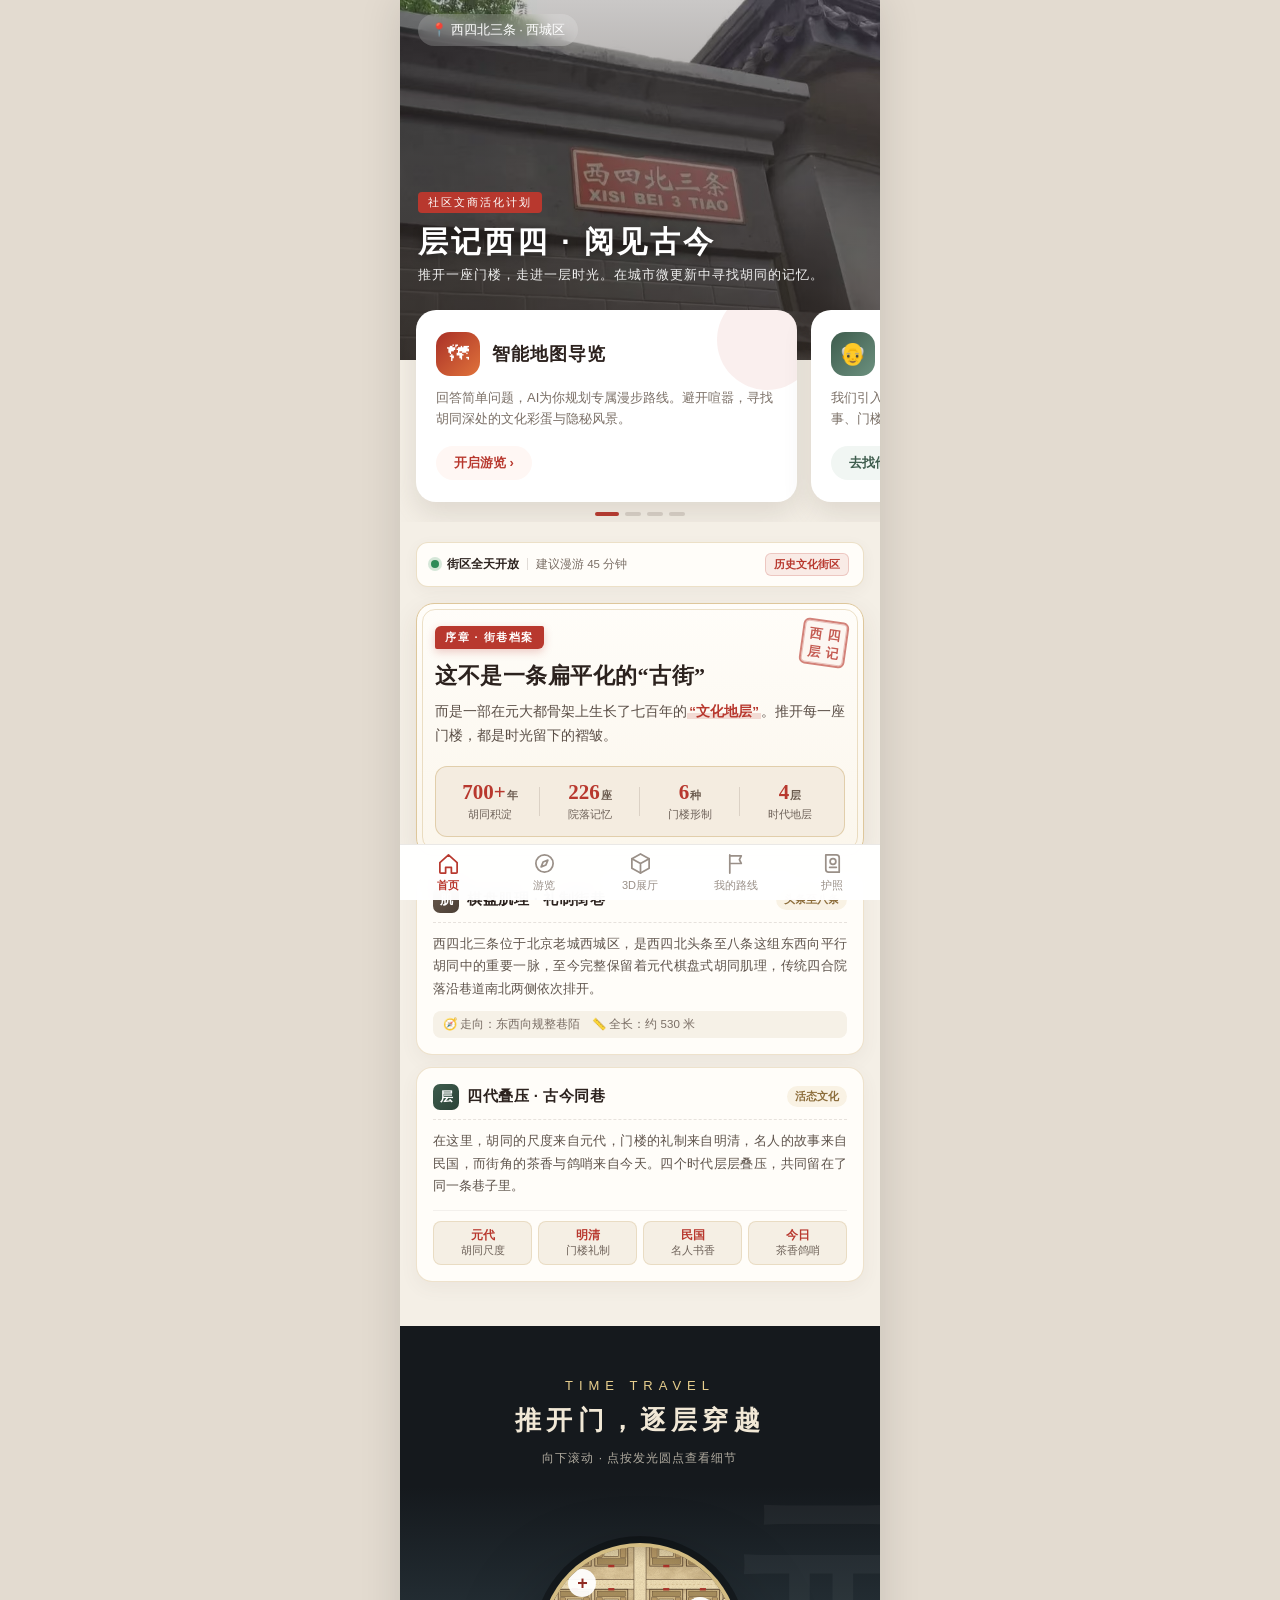
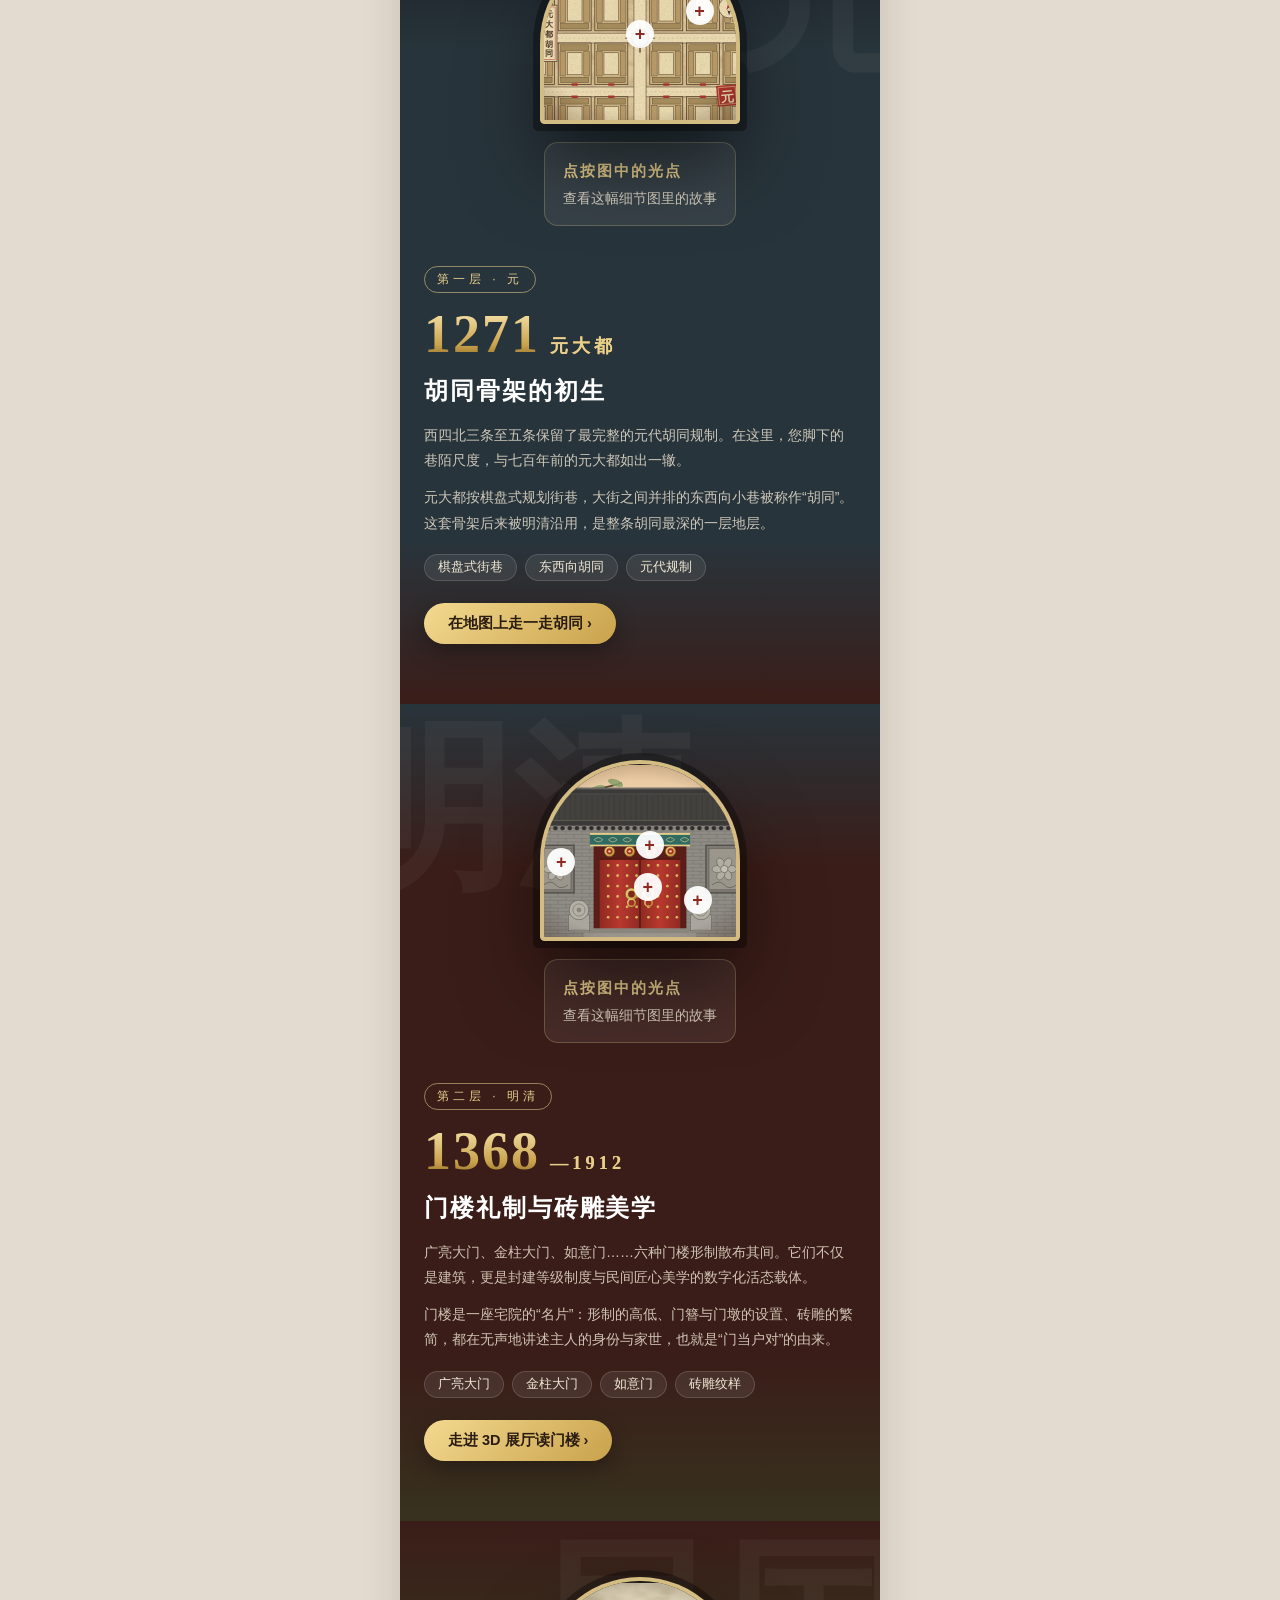
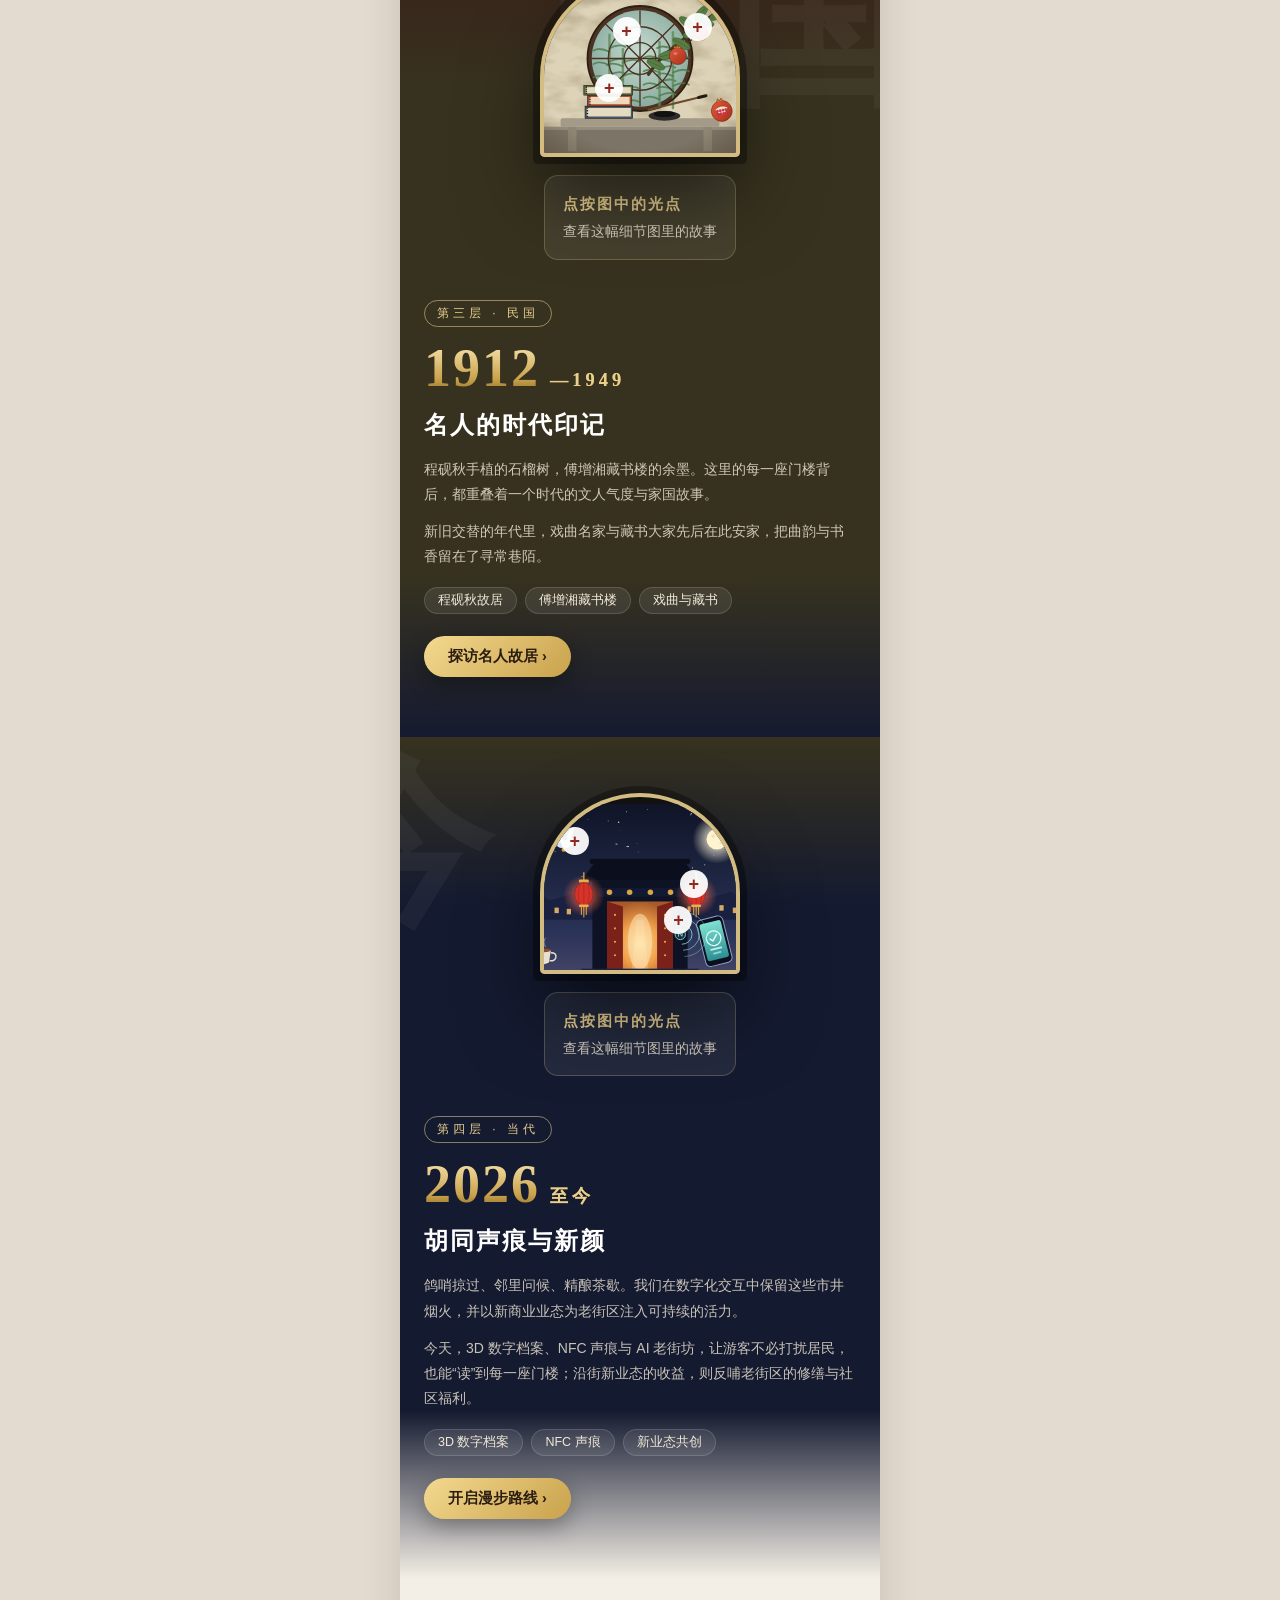
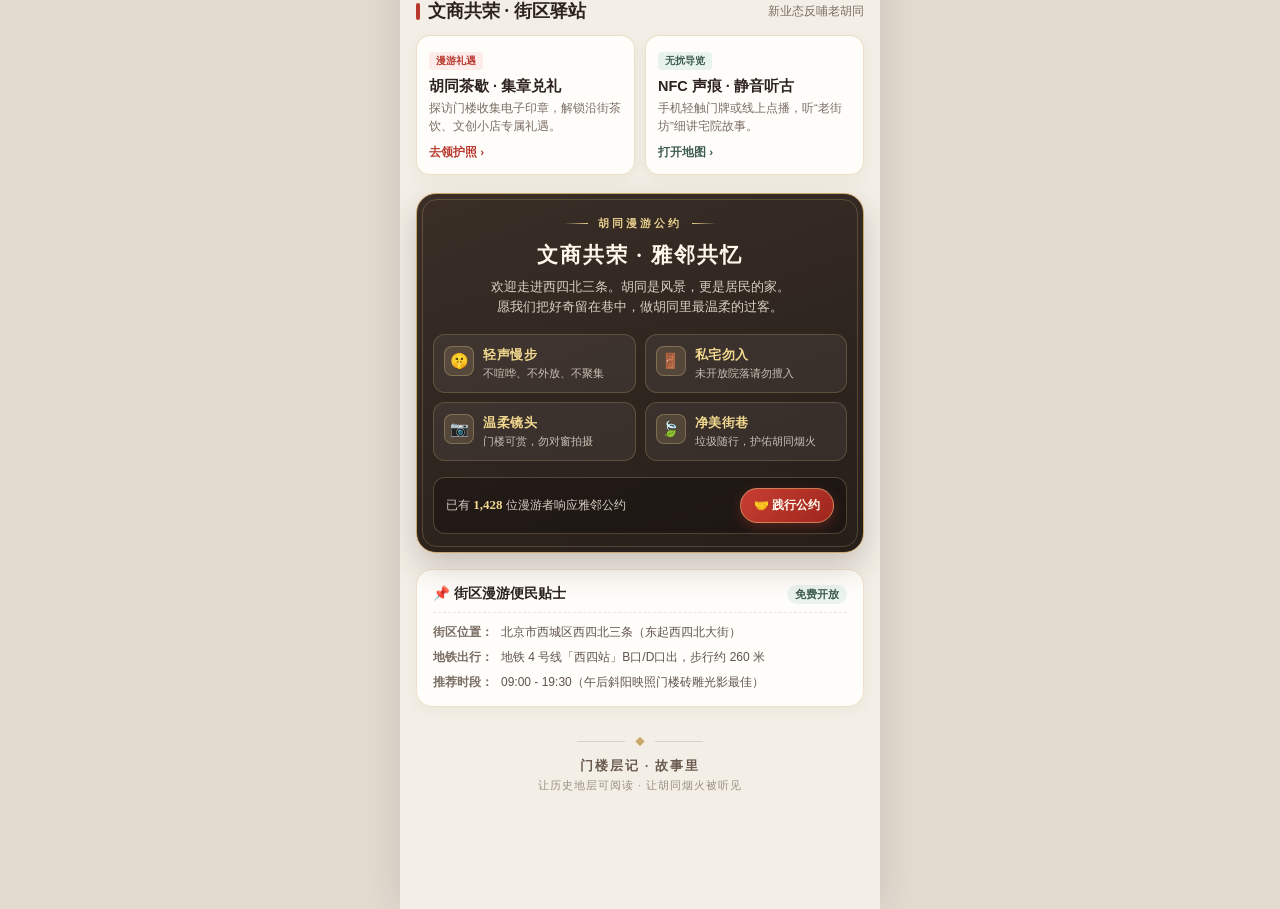
==== commit ed2f6815: "-" ====
--- a/index.html
+++ b/index.html
@@ -1,5 +1,4 @@
-# Generating the final HTML merging the "Time Travel" section into the index.html
-html_content = """<!DOCTYPE html>
+<!DOCTYPE html>
 <html lang="zh-CN">
 <head>
 <meta charset="UTF-8">
@@ -7,14 +6,28 @@
 <meta name="theme-color" content="#6B5B4F">
 <title>门楼层记·故事里 | 层记西四 阅见古今</title>
 <style>
-:root{--door-gray:#6B5B4F;--brick-green:#4A6B5A;--accent-gold:#C9A86C;--bg-cream:#F5F1E8;--text-dark:#2C2420;--white:#FFFFFF;--red:#B8382E;
-      --serif:'Noto Serif SC','Songti SC','STSong','SimSun',serif;--kai:'STKaiti','KaiTi','Kaiti SC',serif; --line: rgba(107,91,79,0.12);}
+:root{
+  --door-gray:#6B5B4F;
+  --brick-green:#3E5C4D;
+  --accent-gold:#C9A86C;
+  --gold-light:#EFE2C6;
+  --bg-cream:#F4EFE6;
+  --card-cream:#FFFDF9;
+  --text-dark:#2C221E;
+  --text-muted:#7A6E65;
+  --white:#FFFFFF;
+  --red:#B8382E;
+  --red-dark:#8F241C;
+  --serif:'Noto Serif SC','Songti SC','STSong','SimSun',serif;
+  --kai:'STKaiti','KaiTi','Kaiti SC',serif;
+  --line:rgba(107,91,79,0.14);
+}
 *{margin: 0; padding: 0; box-sizing: border-box; -webkit-tap-highlight-color: transparent;}
 html{-webkit-text-size-adjust: 100%; scroll-behavior: smooth;}
-body{font-family: -apple-system, 'PingFang SC', 'Microsoft YaHei', sans-serif; background: #E6DFD0; color: var(--text-dark);}
+body{font-family: -apple-system, 'PingFang SC', 'Microsoft YaHei', sans-serif; background: #E3DBD0; color: var(--text-dark);}
 a{color: inherit; text-decoration: none;}
 button{font-family:inherit;border:none;background:none;cursor:pointer;color:inherit;}
-.app{max-width: 480px; margin: 0 auto; min-height: 100vh; background: var(--bg-cream); position: relative; padding-bottom: calc(78px + env(safe-area-inset-bottom)); box-shadow: 0 0 40px rgba(0,0,0,0.12); overflow-x: hidden;}
+.app{max-width: 480px; margin: 0 auto; min-height: 100vh; background: var(--bg-cream); position: relative; padding-bottom: calc(82px + env(safe-area-inset-bottom)); box-shadow: 0 0 40px rgba(0,0,0,0.12); overflow-x: hidden;}
 
 /* 主视觉 */
 .hero{position: relative; height: 360px; color: #fff; padding: calc(env(safe-area-inset-top) + 14px) 18px 0;
@@ -27,11 +40,10 @@
 .hero p{font-size: 13px; opacity: 0.92; margin-top: 6px; letter-spacing: 1px;}
 
 /* ========== 四大核心功能模块 (横向滑动卡片) ========== */
-.func-slider-wrapper { margin: -50px 0 0 0; position: relative; z-index: 5; overflow: hidden; padding-bottom: 10px;}
+.func-slider-wrapper { margin: -50px 0 0 0; position: relative; z-index: 5; overflow: hidden; padding-bottom: 6px;}
 .func-slider { display: flex; gap: 14px; overflow-x: auto; scroll-snap-type: x mandatory; scrollbar-width: none; padding: 0 16px 20px 16px; }
 .func-slider::-webkit-scrollbar { display: none; }
 .func-card { flex: 0 0 85%; scroll-snap-align: center; background: #fff; border-radius: 20px; padding: 22px 20px; box-shadow: 0 12px 28px rgba(107,91,79,0.16); position: relative; overflow: hidden; display: flex; flex-direction: column; }
-/* 卡片装饰角 */
 .func-card::before { content: ''; position: absolute; right: -20px; top: -20px; width: 100px; height: 100px; border-radius: 50%; opacity: 0.08; z-index: 0; }
 .fc-1::before { background: var(--red); }
 .fc-2::before { background: var(--brick-green); }
@@ -56,32 +68,309 @@
 .fc-4 .func-btn { background: #F4F2EF; color: var(--door-gray); }
 
 /* 滑动指示器 */
-.slider-dots { display: flex; justify-content: center; gap: 6px; margin-top: -10px; margin-bottom: 20px;}
+.slider-dots { display: flex; justify-content: center; gap: 6px; margin-top: -10px; margin-bottom: 12px;}
 .slider-dot { width: 16px; height: 4px; border-radius: 2px; background: rgba(107,91,79,0.2); transition: all 0.3s;}
-.slider-dot.active { width: 24px; background: var(--accent-gold); }
-
-
-/* ========== 序章区 ========== */
-.intro{padding:40px 16px 30px;}
-.kicker{font-size:13px;letter-spacing:6px;color:var(--red);font-weight:700;margin-bottom:12px; text-align: center;}
-.intro h2{font-family:var(--serif);font-size:26px;color:var(--door-gray);line-height:1.35;margin-bottom:16px; text-align: center;}
-.intro .big{font-size:15px;line-height:1.8;color:#4a4039;margin-bottom:24px; text-align: center;}
-.intro .big strong{color:var(--red);font-weight:700;}
-
-/* 序章内容卡片式重构，适应首页 */
-.intro-cards { display: flex; flex-direction: column; gap: 14px; margin-bottom: 30px;}
-.intro-card { background: #fff; padding: 18px; border-radius: 16px; box-shadow: 0 4px 16px rgba(107,91,79,0.06); border-top: 3px solid var(--accent-gold);}
-.intro-card p { font-size: 14px; color: #6a5f57; line-height: 1.8;}
-
-/* 数据统计 */
-.stats{display:grid;grid-template-columns:repeat(2,1fr);gap:12px;}
-.stat{background:#fff;border-radius:16px;padding:18px 12px;text-align:center;box-shadow:0 6px 20px rgba(107,91,79,.06);}
-.stat b{display:block;font-family:Georgia,var(--serif),serif;font-size:32px;color:var(--red);line-height:1.15; margin-bottom:4px;}
-.stat span{font-size:12px;color:#7a6f66;letter-spacing:1px;}
-
-/* ========== 🚨 替换：时光穿越区 🚨 ========== */
-.journey{position:relative;background:#15191d;color:#f1e8d6; margin-top: 40px;}
-.journey-head{padding:60px 24px 20px;text-align:center;}
+.slider-dot.active { width: 24px; background: var(--red); }
+
+
+/* ========== ✨ 升级版序章区（国潮小程序实用美学） ✨ ========== */
+.intro { padding: 8px 16px 28px; position: relative; }
+
+/* 顶部小程序街区实况条 */
+.street-status-bar {
+  display: flex;
+  align-items: center;
+  justify-content: space-between;
+  background: #FFFDF9;
+  border: 1px solid rgba(201, 168, 108, 0.35);
+  border-radius: 12px;
+  padding: 10px 14px;
+  margin-bottom: 16px;
+  box-shadow: 0 4px 14px rgba(107, 91, 79, 0.06);
+}
+.status-left {
+  display: flex;
+  align-items: center;
+  gap: 8px;
+  font-size: 12px;
+  font-weight: 600;
+  color: var(--text-dark);
+}
+.live-dot {
+  width: 8px;
+  height: 8px;
+  border-radius: 50%;
+  background: #2E8B57;
+  box-shadow: 0 0 0 3px rgba(46, 139, 87, 0.2);
+  animation: pulseDot 2s infinite;
+}
+@keyframes pulseDot {
+  0%, 100% { box-shadow: 0 0 0 2px rgba(46, 139, 87, 0.2); }
+  50% { box-shadow: 0 0 0 5px rgba(46, 139, 87, 0.08); }
+}
+.status-divider {
+  width: 1px;
+  height: 12px;
+  background: rgba(107, 91, 79, 0.2);
+}
+.status-sub {
+  font-weight: 400;
+  color: var(--text-muted);
+  font-size: 11.5px;
+}
+.status-badge {
+  font-size: 11px;
+  font-weight: 600;
+  color: var(--red);
+  background: rgba(184, 56, 46, 0.09);
+  padding: 3px 8px;
+  border-radius: 6px;
+  border: 1px solid rgba(184, 56, 46, 0.2);
+  white-space: nowrap;
+}
+
+/* 序章主牌匾卡（塔斯汀国潮风外框+内嵌数据看板） */
+.intro-plaque {
+  position: relative;
+  background: linear-gradient(180deg, #FFFDF9 0%, #FBF6EC 100%);
+  border-radius: 18px;
+  padding: 22px 18px 18px;
+  box-shadow: 0 10px 28px rgba(74, 55, 40, 0.09);
+  border: 1.5px solid #DEC79B;
+  overflow: hidden;
+  margin-bottom: 14px;
+}
+/* 国潮内线框装饰 */
+.intro-plaque::before {
+  content: '';
+  position: absolute;
+  inset: 5px;
+  border: 1px solid rgba(201, 168, 108, 0.35);
+  border-radius: 13px;
+  pointer-events: none;
+}
+/* 拟真朱砂印章装饰 */
+.seal-stamp {
+  position: absolute;
+  right: 16px;
+  top: 16px;
+  width: 46px;
+  height: 46px;
+  border: 2px solid rgba(184, 56, 46, 0.75);
+  border-radius: 6px;
+  display: grid;
+  grid-template-columns: 1fr 1fr;
+  grid-template-rows: 1fr 1fr;
+  padding: 3px;
+  color: var(--red);
+  font-family: var(--kai);
+  font-size: 13px;
+  font-weight: 700;
+  line-height: 1;
+  place-items: center;
+  transform: rotate(8deg);
+  opacity: 0.82;
+  background: rgba(184, 56, 46, 0.03);
+  box-shadow: inset 0 0 0 1px rgba(184, 56, 46, 0.35);
+  user-select: none;
+  pointer-events: none;
+}
+
+.intro-header-tag {
+  display: inline-flex;
+  align-items: center;
+  gap: 6px;
+  background: var(--red);
+  color: #fff;
+  font-size: 11px;
+  font-weight: 700;
+  letter-spacing: 1.5px;
+  padding: 4px 10px;
+  border-radius: 6px 2px 6px 2px;
+  margin-bottom: 12px;
+  box-shadow: 0 3px 8px rgba(184, 56, 46, 0.25);
+}
+.intro-plaque h2 {
+  font-family: var(--serif);
+  font-size: 22px;
+  color: var(--text-dark);
+  line-height: 1.35;
+  margin-bottom: 10px;
+  letter-spacing: 0.5px;
+  padding-right: 52px;
+}
+.intro-plaque .big {
+  font-size: 13.5px;
+  line-height: 1.75;
+  color: #5A4E46;
+  margin-bottom: 18px;
+  text-align: justify;
+}
+.intro-plaque .big strong {
+  color: var(--red);
+  font-weight: 700;
+  background: linear-gradient(180deg, transparent 62%, rgba(184, 56, 46, 0.16) 0);
+  padding: 0 2px;
+}
+
+/* 嵌入式四栏国潮数据看板 */
+.stats {
+  display: grid;
+  grid-template-columns: repeat(4, 1fr);
+  background: #F4ECE0;
+  border: 1px solid rgba(201, 168, 108, 0.45);
+  border-radius: 12px;
+  padding: 12px 4px;
+  position: relative;
+  z-index: 1;
+}
+.stat {
+  text-align: center;
+  position: relative;
+  padding: 2px 4px;
+}
+.stat:not(:last-child)::after {
+  content: '';
+  position: absolute;
+  right: 0;
+  top: 18%;
+  height: 64%;
+  width: 1px;
+  background: rgba(107, 91, 79, 0.18);
+}
+.stat-num-wrap {
+  display: flex;
+  align-items: baseline;
+  justify-content: center;
+  gap: 1px;
+  margin-bottom: 3px;
+}
+.stat b {
+  font-family: Georgia, var(--serif), serif;
+  font-size: 21px;
+  font-weight: 700;
+  color: var(--red);
+  line-height: 1.1;
+}
+.stat em {
+  font-style: normal;
+  font-size: 11px;
+  font-weight: 700;
+  color: var(--door-gray);
+}
+.stat span {
+  display: block;
+  font-size: 11px;
+  color: #6E6259;
+  font-weight: 500;
+}
+
+/* 序章双卡重构：国潮杂志分栏卡 */
+.intro-cards {
+  display: flex;
+  flex-direction: column;
+  gap: 12px;
+}
+.intro-card {
+  background: var(--card-cream);
+  border-radius: 16px;
+  padding: 16px;
+  box-shadow: 0 6px 18px rgba(107, 91, 79, 0.06);
+  border: 1px solid rgba(201, 168, 108, 0.32);
+  position: relative;
+  overflow: hidden;
+}
+.intro-card-head {
+  display: flex;
+  align-items: center;
+  justify-content: space-between;
+  margin-bottom: 10px;
+  padding-bottom: 9px;
+  border-bottom: 1px dashed rgba(107, 91, 79, 0.16);
+}
+.ic-title-group {
+  display: flex;
+  align-items: center;
+  gap: 8px;
+}
+.ic-badge {
+  width: 26px;
+  height: 26px;
+  border-radius: 7px;
+  display: flex;
+  align-items: center;
+  justify-content: center;
+  font-family: var(--serif);
+  font-size: 13px;
+  font-weight: 700;
+  color: #fff;
+}
+.ic-badge.b-wood { background: linear-gradient(135deg, #6B5B4F, #4A3E35); }
+.ic-badge.b-green { background: linear-gradient(135deg, #3E5C4D, #2B4237); }
+.ic-title {
+  font-size: 15px;
+  font-weight: 700;
+  color: var(--text-dark);
+  letter-spacing: 0.5px;
+}
+.ic-tag {
+  font-size: 11px;
+  color: #8C6D3B;
+  background: #F9F2E4;
+  padding: 3px 8px;
+  border-radius: 20px;
+  font-weight: 600;
+}
+.intro-card p {
+  font-size: 13px;
+  color: #5E534B;
+  line-height: 1.75;
+  text-align: justify;
+}
+/* 四朝微缩时间轴条 */
+.mini-strata-bar {
+  display: grid;
+  grid-template-columns: repeat(4, 1fr);
+  gap: 6px;
+  margin-top: 12px;
+  padding-top: 10px;
+  border-top: 1px solid rgba(107, 91, 79, 0.08);
+}
+.strata-pill {
+  background: #F5EFE4;
+  border-radius: 8px;
+  padding: 6px 4px;
+  text-align: center;
+  border: 1px solid rgba(201, 168, 108, 0.28);
+}
+.strata-pill strong {
+  display: block;
+  font-size: 11.5px;
+  color: var(--red);
+  font-family: var(--serif);
+  margin-bottom: 1px;
+}
+.strata-pill span {
+  display: block;
+  font-size: 10.5px;
+  color: #6E6259;
+}
+.ic-foot-meta {
+  display: flex;
+  align-items: center;
+  gap: 12px;
+  margin-top: 10px;
+  font-size: 11.5px;
+  color: #7A6E65;
+  background: #F6F1E7;
+  padding: 6px 10px;
+  border-radius: 8px;
+}
+
+
+/* ========== 🚨 时光穿越区 🚨 ========== */
+.journey{position:relative;background:#15191d;color:#f1e8d6; margin-top: 16px;}
+.journey-head{padding:52px 24px 20px;text-align:center;}
 .journey-head p{font-size:13px;letter-spacing:6px;color:#E8CF8E;margin-bottom:10px;}
 .journey-head h2{font-family:var(--serif);font-size:26px;letter-spacing:.2em;font-weight:700;}
 .journey-head span{display:block;margin-top:12px;font-size:12px;opacity:.7;letter-spacing:1px;}
@@ -91,7 +380,7 @@
 .e-yuan{--prev:#15191d;--bg:#28343b;--next:#3a1d18;}
 .e-ming{--prev:#28343b;--bg:#3a1d18;--next:#37321f;}
 .e-minguo{--prev:#3a1d18;--bg:#37321f;--next:#141a30;}
-.e-now{--prev:#37321f;--bg:#141a30;--next:#F5F1E8;}
+.e-now{--prev:#37321f;--bg:#141a30;--next:#F4EFE6;}
 .era-mark{position:absolute;font-family:Georgia,var(--serif),serif;font-weight:700;font-size:180px;line-height:1;color:rgba(255,255,255,.045);right:-10%;top:2%;pointer-events:none;user-select:none;transform:translateX(calc(var(--p,0) * 40px));}
 .e-ming .era-mark,.e-now .era-mark{right:auto;left:-10%;}
 .era-inner{position:relative;padding:60px 24px;display:flex;flex-direction:column;gap:40px;align-items:center;}
@@ -148,39 +437,335 @@
 .clock span{font-size:12px;letter-spacing:4px;opacity:.85;}
 
 
-/* ========== 回到今天 ========== */
-.bg-section{padding:50px 16px 20px;}
-.bg-section h2{font-family:var(--serif);font-size:24px;color:var(--door-gray);margin-bottom:16px;line-height:1.35; text-align: center;}
-.bg-section .lead{font-size:14px;color:#5a4f47;line-height:1.8;margin-bottom:12px; text-align: justify;}
-
-.sub-h{font-family:var(--serif);font-size:18px;color:var(--door-gray);margin:36px 0 16px;padding-left:12px;border-left:4px solid var(--red);line-height:1.2;}
-
-.axes{display:grid;grid-template-columns:1fr;gap:20px;}
-.axis{background:#fff;border-radius:24px;overflow:hidden;box-shadow:0 14px 40px rgba(107,91,79,.1);display:flex;flex-direction:column;}
-.axis-top{display:flex;align-items:center;justify-content:space-between;padding:22px 24px;color:#fff;}
-.axis-top h4{font-family:var(--serif);font-size:20px;letter-spacing:.14em;}
-.axis-top small{display:block;font-size:12px;opacity:.85;letter-spacing:3px;margin-top:2px;font-family:'PingFang SC','Microsoft YaHei',sans-serif;}
-.a1 .axis-top{background:linear-gradient(135deg,#6B5B4F,#9A8574);}.a2 .axis-top{background:linear-gradient(135deg,#3E5C4D,#6C917F);}.a3 .axis-top{background:linear-gradient(135deg,#B58E4A,#DDBF85);}
-.axis p{padding:20px 24px 26px;font-size:14px;line-height:1.95;color:#5a4f47;}
-
-/* 🚨 文商共荣 雅邻共忆 🚨 */
-.vision{margin: 50px 16px 20px; padding: 26px 20px; border-radius: 20px; color: #fff; text-align: center; background: linear-gradient(145deg, #6B5B4F, #4A6B5A); position: relative; overflow: hidden;}
-.vision::before { content: '🏛'; position: absolute; font-size: 120px; right: -20px; bottom: -30px; opacity: 0.1; }
-.vision h3{font-family:var(--serif); font-size: 20px; letter-spacing: 2px; margin-bottom: 16px; position: relative;}
-.vision p{font-size: 13px; line-height: 1.85; opacity: 0.95; position: relative; margin-bottom: 20px; text-align: justify; text-align-last: center;}
-
-.mech{display:grid;grid-template-columns:1fr;gap:14px;position: relative;}
-.mech div{background:rgba(255,255,255,.1);border:1px solid rgba(255,255,255,.18);border-radius:18px;padding:20px;text-align: left;}
-.mech b{display:block;font-size:16px;color:#F3D98F;margin-bottom:6px;letter-spacing:2px;}
-.mech span{font-size:13px;opacity:.88;line-height:1.7;}
-
-.foot{text-align: center; font-size: 11px; color: #a39a91; margin: 30px 0 20px; line-height: 1.8; letter-spacing: 1px;}
+/* ========== ✨ 升级版底部区：文商共荣 · 雅邻共忆 + 便民服务（塔斯汀式国潮小程序质感） ✨ ========== */
+.bottom-hub {
+  padding: 20px 16px 12px;
+}
+
+/* 模块一：文商共荣·胡同漫游补给站（双栏实用服务卡） */
+.hub-sec-head {
+  display: flex;
+  align-items: center;
+  justify-content: space-between;
+  margin-bottom: 12px;
+}
+.hub-sec-title {
+  display: flex;
+  align-items: center;
+  gap: 8px;
+  font-family: var(--serif);
+  font-size: 18px;
+  font-weight: 700;
+  color: var(--text-dark);
+}
+.hub-sec-title::before {
+  content: '';
+  width: 4px;
+  height: 17px;
+  border-radius: 2px;
+  background: var(--red);
+}
+.hub-sec-sub {
+  font-size: 11.5px;
+  color: var(--text-muted);
+}
+
+.commerce-grid {
+  display: grid;
+  grid-template-columns: 1fr 1fr;
+  gap: 10px;
+  margin-bottom: 18px;
+}
+.commerce-card {
+  background: var(--card-cream);
+  border-radius: 14px;
+  padding: 14px 12px;
+  border: 1px solid rgba(201, 168, 108, 0.35);
+  box-shadow: 0 5px 15px rgba(107, 91, 79, 0.06);
+  display: flex;
+  flex-direction: column;
+  justify-content: space-between;
+  position: relative;
+  overflow: hidden;
+  transition: transform 0.2s;
+}
+.commerce-card:active {
+  transform: scale(0.98);
+}
+.cc-tag {
+  display: inline-block;
+  align-self: flex-start;
+  font-size: 10px;
+  font-weight: 700;
+  padding: 2px 7px;
+  border-radius: 4px;
+  margin-bottom: 7px;
+}
+.cc-tag.t-red { background: #FDECE9; color: var(--red); }
+.cc-tag.t-green { background: #E9F3EE; color: var(--brick-green); }
+.commerce-card h4 {
+  font-size: 14.5px;
+  font-weight: 700;
+  color: var(--text-dark);
+  margin-bottom: 4px;
+}
+.commerce-card p {
+  font-size: 11.5px;
+  color: var(--text-muted);
+  line-height: 1.5;
+  margin-bottom: 10px;
+}
+.cc-action {
+  display: inline-flex;
+  align-items: center;
+  gap: 4px;
+  font-size: 11.5px;
+  font-weight: 700;
+  color: var(--red);
+}
+.commerce-card.c-green .cc-action {
+  color: var(--brick-green);
+}
+
+/* 模块二：雅邻共忆·胡同漫游公约（国潮立体牌匾卡） */
+.vision {
+  position: relative;
+  border-radius: 20px;
+  background: linear-gradient(160deg, #3A2E27 0%, #261E19 100%);
+  color: #F7EFE2;
+  padding: 22px 16px 18px;
+  box-shadow: 0 14px 32px rgba(44, 34, 30, 0.22);
+  border: 1.5px solid #C9A86C;
+  overflow: hidden;
+  margin-bottom: 16px;
+}
+/* 国潮内金线框 */
+.vision::before {
+  content: '';
+  position: absolute;
+  inset: 5px;
+  border: 1px solid rgba(232, 207, 142, 0.22);
+  border-radius: 15px;
+  pointer-events: none;
+}
+/* 顶部牌匾横额 */
+.vision-plaque-top {
+  display: flex;
+  align-items: center;
+  justify-content: center;
+  gap: 10px;
+  margin-bottom: 10px;
+}
+.plaque-ornament {
+  width: 24px;
+  height: 1px;
+  background: linear-gradient(90deg, transparent, #E8CF8E);
+}
+.plaque-ornament.right {
+  background: linear-gradient(90deg, #E8CF8E, transparent);
+}
+.vision-kicker {
+  font-size: 11px;
+  letter-spacing: 3px;
+  color: #E8CF8E;
+  font-weight: 600;
+}
+.vision h3 {
+  font-family: var(--serif);
+  font-size: 21px;
+  letter-spacing: 2px;
+  text-align: center;
+  color: #FFF8EB;
+  margin-bottom: 8px;
+}
+.vision-lead {
+  font-size: 12.5px;
+  line-height: 1.65;
+  color: rgba(247, 239, 226, 0.85);
+  text-align: center;
+  margin-bottom: 16px;
+}
+
+/* 2x2 雅邻公约四宫格 */
+.etiquette-grid {
+  display: grid;
+  grid-template-columns: 1fr 1fr;
+  gap: 9px;
+  margin-bottom: 16px;
+  position: relative;
+  z-index: 1;
+}
+.etiq-item {
+  background: rgba(255, 255, 255, 0.06);
+  border: 1px solid rgba(232, 207, 142, 0.2);
+  border-radius: 12px;
+  padding: 11px 10px;
+  display: flex;
+  align-items: flex-start;
+  gap: 9px;
+}
+.etiq-icon {
+  width: 30px;
+  height: 30px;
+  border-radius: 8px;
+  background: rgba(232, 207, 142, 0.14);
+  border: 1px solid rgba(232, 207, 142, 0.3);
+  display: flex;
+  align-items: center;
+  justify-content: center;
+  font-size: 15px;
+  flex-shrink: 0;
+}
+.etiq-text b {
+  display: block;
+  font-size: 13px;
+  color: #F3D98F;
+  margin-bottom: 2px;
+  letter-spacing: 0.5px;
+}
+.etiq-text span {
+  display: block;
+  font-size: 11px;
+  color: rgba(247, 239, 226, 0.75);
+  line-height: 1.35;
+}
+
+/* 互动倡议打卡栏（小程序真实感） */
+.pledge-bar {
+  position: relative;
+  z-index: 1;
+  background: rgba(0, 0, 0, 0.26);
+  border: 1px solid rgba(232, 207, 142, 0.25);
+  border-radius: 12px;
+  padding: 10px 12px;
+  display: flex;
+  align-items: center;
+  justify-content: space-between;
+  gap: 8px;
+}
+.pledge-info {
+  font-size: 11.5px;
+  color: rgba(247, 239, 226, 0.85);
+  line-height: 1.4;
+}
+.pledge-info strong {
+  color: #F3D98F;
+  font-family: Georgia, serif;
+  font-size: 13px;
+}
+.pledge-btn {
+  background: linear-gradient(135deg, #C83E33, #9E261C);
+  color: #FFF8EB;
+  font-size: 12px;
+  font-weight: 700;
+  padding: 8px 13px;
+  border-radius: 20px;
+  border: 1px solid rgba(243, 217, 143, 0.45);
+  box-shadow: 0 4px 12px rgba(184, 56, 46, 0.35);
+  white-space: nowrap;
+  transition: all 0.25s;
+}
+.pledge-btn:active {
+  transform: scale(0.95);
+}
+.pledge-btn.signed {
+  background: linear-gradient(135deg, #D9B468, #B58B3E);
+  color: #261E19;
+  box-shadow: 0 4px 12px rgba(217, 180, 104, 0.3);
+}
+
+/* 模块三：小程序实用便民出行卡 */
+.practical-card {
+  background: var(--card-cream);
+  border-radius: 16px;
+  padding: 15px 16px;
+  border: 1px solid rgba(201, 168, 108, 0.32);
+  box-shadow: 0 4px 14px rgba(107, 91, 79, 0.05);
+  margin-bottom: 20px;
+}
+.prac-head {
+  display: flex;
+  align-items: center;
+  justify-content: space-between;
+  margin-bottom: 10px;
+  padding-bottom: 8px;
+  border-bottom: 1px dashed rgba(107, 91, 79, 0.15);
+}
+.prac-head b {
+  font-size: 13.5px;
+  color: var(--text-dark);
+  display: flex;
+  align-items: center;
+  gap: 6px;
+}
+.prac-head span {
+  font-size: 11px;
+  color: var(--brick-green);
+  background: #EBF3EE;
+  padding: 2px 8px;
+  border-radius: 10px;
+  font-weight: 600;
+}
+.prac-list {
+  list-style: none;
+  display: flex;
+  flex-direction: column;
+  gap: 7px;
+}
+.prac-list li {
+  display: flex;
+  align-items: baseline;
+  gap: 8px;
+  font-size: 12px;
+  color: #5E534B;
+  line-height: 1.5;
+}
+.prac-label {
+  color: var(--text-muted);
+  font-weight: 600;
+  flex-shrink: 0;
+}
+
+/* 品牌压脚 */
+.foot {
+  text-align: center;
+  padding: 8px 16px 22px;
+  color: #9A8F85;
+}
+.foot-divider {
+  display: flex;
+  align-items: center;
+  justify-content: center;
+  gap: 10px;
+  margin-bottom: 8px;
+}
+.foot-divider::before,
+.foot-divider::after {
+  content: '';
+  width: 48px;
+  height: 1px;
+  background: rgba(107, 91, 79, 0.2);
+}
+.foot-diamond {
+  font-size: 10px;
+  color: var(--accent-gold);
+}
+.foot-brand {
+  font-family: var(--serif);
+  font-size: 13px;
+  font-weight: 700;
+  color: var(--door-gray);
+  letter-spacing: 2px;
+  margin-bottom: 3px;
+}
+.foot-slogan {
+  font-size: 11px;
+  color: #9A8F85;
+  letter-spacing: 1px;
+}
 
 .reveal{opacity: 0; transform: translateY(20px); transition: opacity 0.6s cubic-bezier(0.2, 0.8, 0.2, 1), transform 0.6s cubic-bezier(0.2, 0.8, 0.2, 1);}
 .reveal.in{opacity: 1; transform: none;}
-.era .reveal{opacity:0;transform:translateY(26px);transition:opacity .9s ease,transform .9s ease;}
-.era.in .reveal{opacity:1;transform:none;}
-.era.in .reveal:nth-child(2){transition-delay:.12s}.era.in .reveal:nth-child(3){transition-delay:.24s}.era.in .reveal:nth-child(4){transition-delay:.36s}.era.in .reveal:nth-child(5){transition-delay:.48s}.era.in .reveal:nth-child(6){transition-delay:.6s}
 
 /* 底部标签栏 */
 .tabbar{position: fixed; left: 50%; bottom: 0; transform: translateX(-50%); width: 100%; max-width: 480px; z-index: 50; display: flex;
@@ -259,30 +844,84 @@
     </div>
   </div>
 
-  <!-- 新版序章 -->
+  <!-- ✨ 升级版序章区：国潮牌匾档案卡 + 结构化双卡 ✨ -->
   <section class="intro reveal" id="intro">
-    <p class="kicker">序章</p>
-    <h2>这不是一条扁平化的“古街”</h2>
-    <p class="big">这是一部在元大都骨架上生长了七百年的<strong>“文化地层”</strong>。每一座门楼，都是时光留下的褶皱。</p>
-    
+    <!-- 街区实况状态栏（增强小程序真实感） -->
+    <div class="street-status-bar">
+      <div class="status-left">
+        <i class="live-dot"></i>
+        <span>街区全天开放</span>
+        <span class="status-divider"></span>
+        <span class="status-sub">建议漫游 45 分钟</span>
+      </div>
+      <span class="status-badge">历史文化街区</span>
+    </div>
+
+    <!-- 国潮主牌匾卡 -->
+    <div class="intro-plaque">
+      <div class="seal-stamp" aria-hidden="true"><span>西</span><span>四</span><span>层</span><span>记</span></div>
+      <span class="intro-header-tag">序章 · 街巷档案</span>
+      <h2>这不是一条扁平化的“古街”</h2>
+      <p class="big">而是一部在元大都骨架上生长了七百年的<strong>“文化地层”</strong>。推开每一座门楼，都是时光留下的褶皱。</p>
+
+      <!-- 嵌入式四栏数据看板 -->
+      <div class="stats">
+        <div class="stat">
+          <div class="stat-num-wrap"><b data-n="700" data-suffix="+">0</b><em>年</em></div>
+          <span>胡同积淀</span>
+        </div>
+        <div class="stat">
+          <div class="stat-num-wrap"><b data-n="226">0</b><em>座</em></div>
+          <span>院落记忆</span>
+        </div>
+        <div class="stat">
+          <div class="stat-num-wrap"><b data-n="6">0</b><em>种</em></div>
+          <span>门楼形制</span>
+        </div>
+        <div class="stat">
+          <div class="stat-num-wrap"><b data-n="4">0</b><em>层</em></div>
+          <span>时代地层</span>
+        </div>
+      </div>
+    </div>
+
+    <!-- 结构化国潮双卡 -->
     <div class="intro-cards">
       <div class="intro-card">
-        <p>西四北三条位于北京老城的西城区，是西四北头条至八条这组东西向胡同中的一条，至今保留着棋盘式的胡同肌理，院落沿巷道两侧依次排开。</p>
-      </div>
+        <div class="intro-card-head">
+          <div class="ic-title-group">
+            <span class="ic-badge b-wood">肌</span>
+            <span class="ic-title">棋盘肌理 · 礼制街巷</span>
+          </div>
+          <span class="ic-tag">头条至八条</span>
+        </div>
+        <p>西四北三条位于北京老城西城区，是西四北头条至八条这组东西向平行胡同中的重要一脉，至今完整保留着元代棋盘式胡同肌理，传统四合院落沿巷道南北两侧依次排开。</p>
+        <div class="ic-foot-meta">
+          <span>🧭 走向：东西向规整巷陌</span>
+          <span>📏 全长：约 530 米</span>
+        </div>
+      </div>
+
       <div class="intro-card">
-        <p>在这里，胡同的尺度来自元代，门楼的礼制来自明清，名人的故事来自民国，而街角的茶香与鸽哨，来自今天。四个时代层层叠压，留在了同一条巷子里。</p>
-      </div>
-    </div>
-
-    <div class="stats">
-      <div class="stat"><b data-n="700" data-suffix="+">0</b><span>年的胡同积淀</span></div>
-      <div class="stat"><b data-n="226">0</b><span>个院落记忆</span></div>
-      <div class="stat"><b data-n="6">0</b><span>种门楼形制</span></div>
-      <div class="stat"><b data-n="4">0</b><span>个时代地层</span></div>
+        <div class="intro-card-head">
+          <div class="ic-title-group">
+            <span class="ic-badge b-green">层</span>
+            <span class="ic-title">四代叠压 · 古今同巷</span>
+          </div>
+          <span class="ic-tag">活态文化</span>
+        </div>
+        <p>在这里，胡同的尺度来自元代，门楼的礼制来自明清，名人的故事来自民国，而街角的茶香与鸽哨来自今天。四个时代层层叠压，共同留在了同一条巷子里。</p>
+        <div class="mini-strata-bar">
+          <div class="strata-pill"><strong>元代</strong><span>胡同尺度</span></div>
+          <div class="strata-pill"><strong>明清</strong><span>门楼礼制</span></div>
+          <div class="strata-pill"><strong>民国</strong><span>名人书香</span></div>
+          <div class="strata-pill"><strong>今日</strong><span>茶香鸽哨</span></div>
+        </div>
+      </div>
     </div>
   </section>
 
-  <!-- 🚨 替换：时光穿越区 🚨 -->
+  <!-- 🚨 时光穿越区 🚨 -->
   <section class="journey" id="journey">
     <div class="journey-head">
       <p>TIME TRAVEL</p>
@@ -439,13 +1078,105 @@
     <div class="clock" id="clock"><b id="clockYear">1271</b><span id="clockLabel">元大都</span></div>
   </section>
 
-  <!-- 🚨 修正：文商共荣 雅邻共忆 🚨 -->
-  <section class="vision reveal">
-    <h3>文商共荣 · 雅邻共忆</h3>
-    <p>欢迎您走进西四北三条。<br>胡同是风景，更是居民的家。<br>请轻声慢步，不喧哗、不外放、不聚集；<br>门楼可驻足欣赏，未开放院落请勿擅自进入。<br>把好奇留在巷中，感谢您，做胡同里最温柔的过客。</p>
-  </section>
-
-  <p class="foot">门楼层记 · 故事里<br>让历史地层可阅读，让胡同烟火被听见</p>
+  <!-- ✨ 升级版底部区：文商共荣 · 雅邻共忆 + 实用便民指南 ✨ -->
+  <div class="bottom-hub">
+
+    <!-- 1. 文商共荣 · 街区漫游驿站 -->
+    <div class="hub-sec-head reveal">
+      <div class="hub-sec-title">文商共荣 · 街区驿站</div>
+      <span class="hub-sec-sub">新业态反哺老胡同</span>
+    </div>
+
+    <div class="commerce-grid reveal">
+      <a href="passport.html" class="commerce-card">
+        <div>
+          <span class="cc-tag t-red">漫游礼遇</span>
+          <h4>胡同茶歇 · 集章兑礼</h4>
+          <p>探访门楼收集电子印章，解锁沿街茶饮、文创小店专属礼遇。</p>
+        </div>
+        <span class="cc-action">去领护照 ›</span>
+      </a>
+
+      <a href="map.html" class="commerce-card c-green">
+        <div>
+          <span class="cc-tag t-green">无扰导览</span>
+          <h4>NFC 声痕 · 静音听古</h4>
+          <p>手机轻触门牌或线上点播，听“老街坊”细讲宅院故事。</p>
+        </div>
+        <span class="cc-action">打开地图 ›</span>
+      </a>
+    </div>
+
+    <!-- 2. 雅邻共忆 · 胡同漫游公约（国潮牌匾卡） -->
+    <section class="vision reveal">
+      <div class="vision-plaque-top">
+        <span class="plaque-ornament"></span>
+        <span class="vision-kicker">胡同漫游公约</span>
+        <span class="plaque-ornament right"></span>
+      </div>
+      <h3>文商共荣 · 雅邻共忆</h3>
+      <p class="vision-lead">欢迎走进西四北三条。胡同是风景，更是居民的家。<br>愿我们把好奇留在巷中，做胡同里最温柔的过客。</p>
+
+      <div class="etiquette-grid">
+        <div class="etiq-item">
+          <div class="etiq-icon">🤫</div>
+          <div class="etiq-text">
+            <b>轻声慢步</b>
+            <span>不喧哗、不外放、不聚集</span>
+          </div>
+        </div>
+        <div class="etiq-item">
+          <div class="etiq-icon">🚪</div>
+          <div class="etiq-text">
+            <b>私宅勿入</b>
+            <span>未开放院落请勿擅入</span>
+          </div>
+        </div>
+        <div class="etiq-item">
+          <div class="etiq-icon">📷</div>
+          <div class="etiq-text">
+            <b>温柔镜头</b>
+            <span>门楼可赏，勿对窗拍摄</span>
+          </div>
+        </div>
+        <div class="etiq-item">
+          <div class="etiq-icon">🍃</div>
+          <div class="etiq-text">
+            <b>净美街巷</b>
+            <span>垃圾随行，护佑胡同烟火</span>
+          </div>
+        </div>
+      </div>
+
+      <!-- 小程序级真实互动打卡栏 -->
+      <div class="pledge-bar">
+        <div class="pledge-info">
+          已有 <strong id="pledgeCount">1,428</strong> 位漫游者响应雅邻公约
+        </div>
+        <button type="button" class="pledge-btn" id="pledgeBtn">🤝 践行公约</button>
+      </div>
+    </section>
+
+    <!-- 3. 实用便民出行信息卡 -->
+    <div class="practical-card reveal">
+      <div class="prac-head">
+        <b>📌 街区漫游便民贴士</b>
+        <span>免费开放</span>
+      </div>
+      <ul class="prac-list">
+        <li><span class="prac-label">街区位置：</span><span>北京市西城区西四北三条（东起西四北大街）</span></li>
+        <li><span class="prac-label">地铁出行：</span><span>地铁 4 号线「西四站」B口/D口出，步行约 260 米</span></li>
+        <li><span class="prac-label">推荐时段：</span><span>09:00 - 19:30（午后斜阳映照门楼砖雕光影最佳）</span></li>
+      </ul>
+    </div>
+
+    <!-- 4. 国潮压脚 -->
+    <footer class="foot">
+      <div class="foot-divider"><span class="foot-diamond">◆</span></div>
+      <p class="foot-brand">门楼层记 · 故事里</p>
+      <p class="foot-slogan">让历史地层可阅读 · 让胡同烟火被听见</p>
+    </footer>
+  </div>
 </div>
 
 <nav class="tabbar">
@@ -495,6 +1226,34 @@
       dot.classList.toggle('active', i === index);
     });
   }, {passive: true});
+})();
+
+// 雅邻公约互动打卡（增强小程序真实交互感）
+(function() {
+  var btn = document.getElementById('pledgeBtn');
+  var countEl = document.getElementById('pledgeCount');
+  if (!btn || !countEl) return;
+  var baseCount = 1428;
+  var signed = false;
+  try { signed = localStorage.getItem('xisi_pledge_signed') === '1'; } catch(e) {}
+
+  function renderState() {
+    if (signed) {
+      btn.textContent = '✨ 已点亮温柔过客';
+      btn.classList.add('signed');
+      countEl.textContent = (baseCount + 1).toLocaleString();
+    } else {
+      btn.textContent = '🤝 践行公约';
+      btn.classList.remove('signed');
+      countEl.textContent = baseCount.toLocaleString();
+    }
+  }
+  renderState();
+  btn.addEventListener('click', function() {
+    signed = !signed;
+    try { localStorage.setItem('xisi_pledge_signed', signed ? '1' : '0'); } catch(e) {}
+    renderState();
+  });
 })();
 
 // 滚动入场动画
@@ -565,9 +1324,4 @@
 })();
 </script>
 </body>
-</html>"""
-
-with open("new_index_3.html", "w", encoding="utf-8") as f:
-    f.write(html_content)
-    
-print("done")+</html>
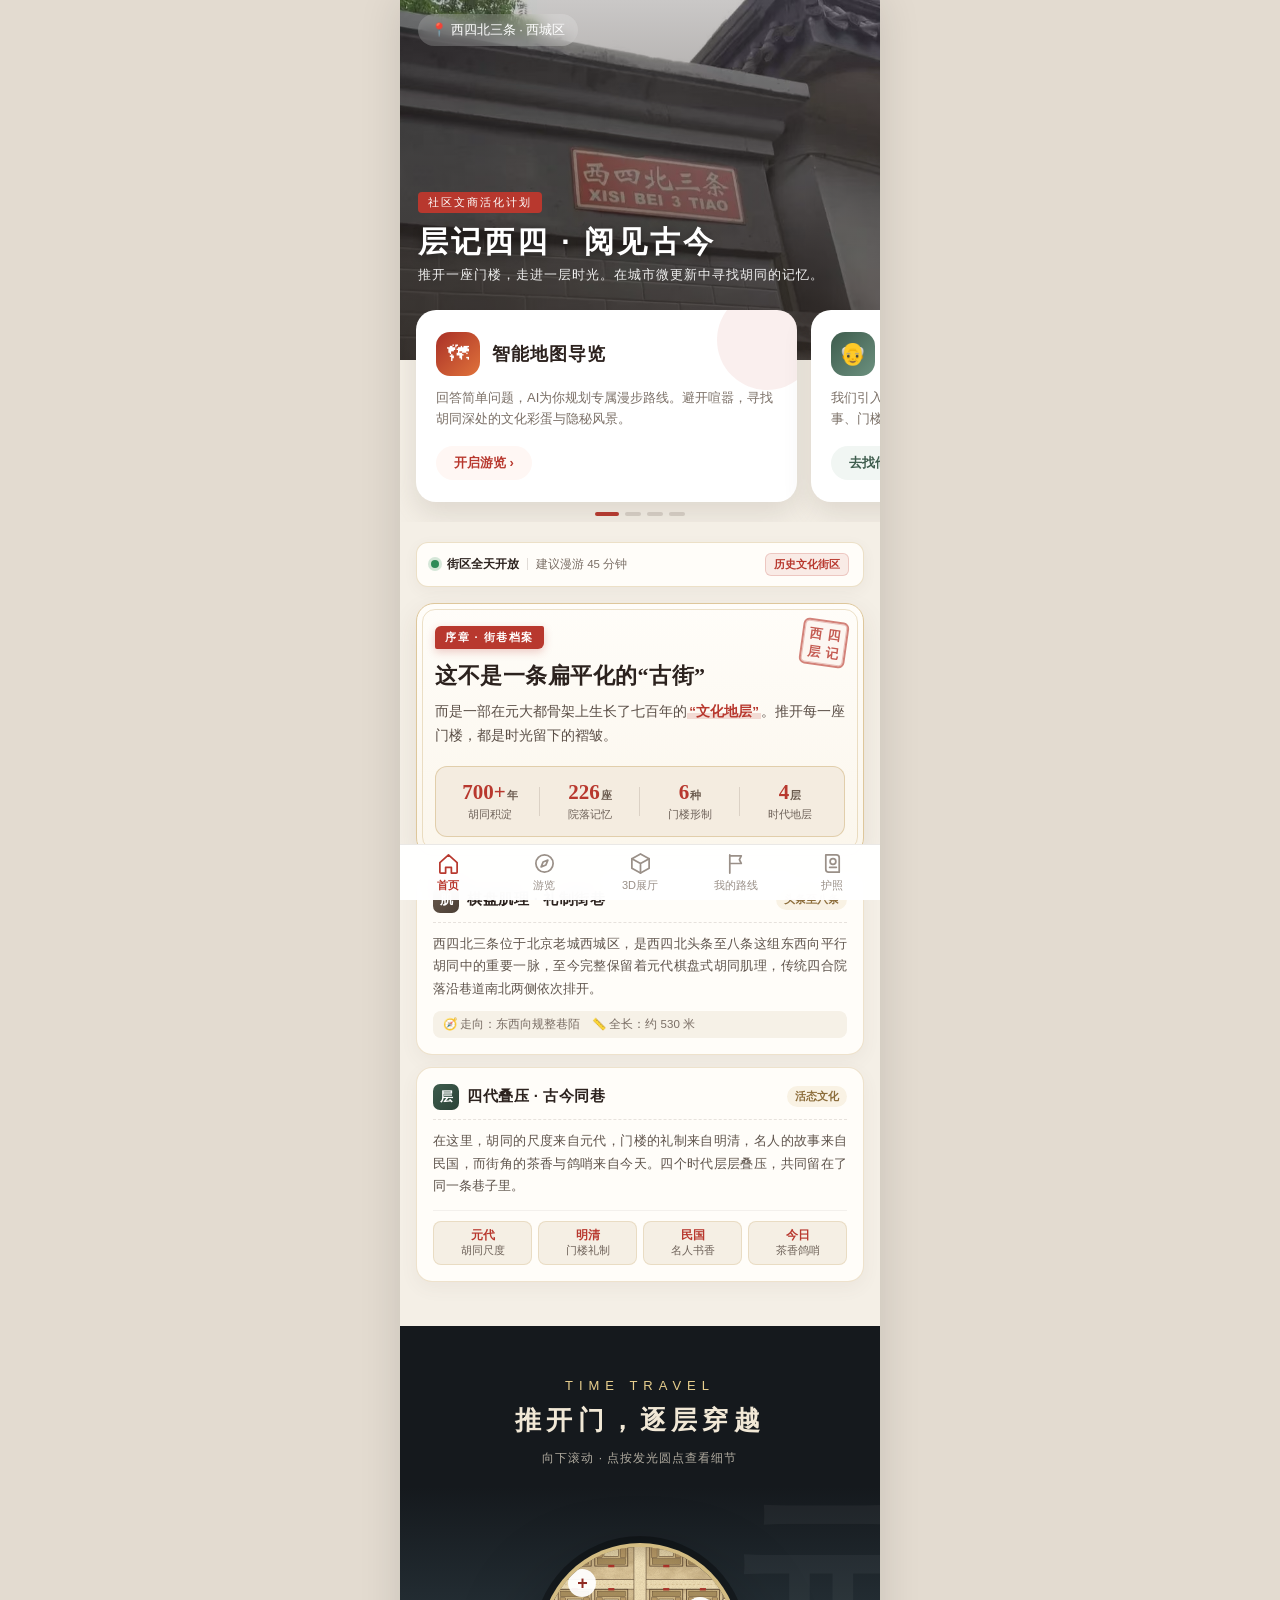
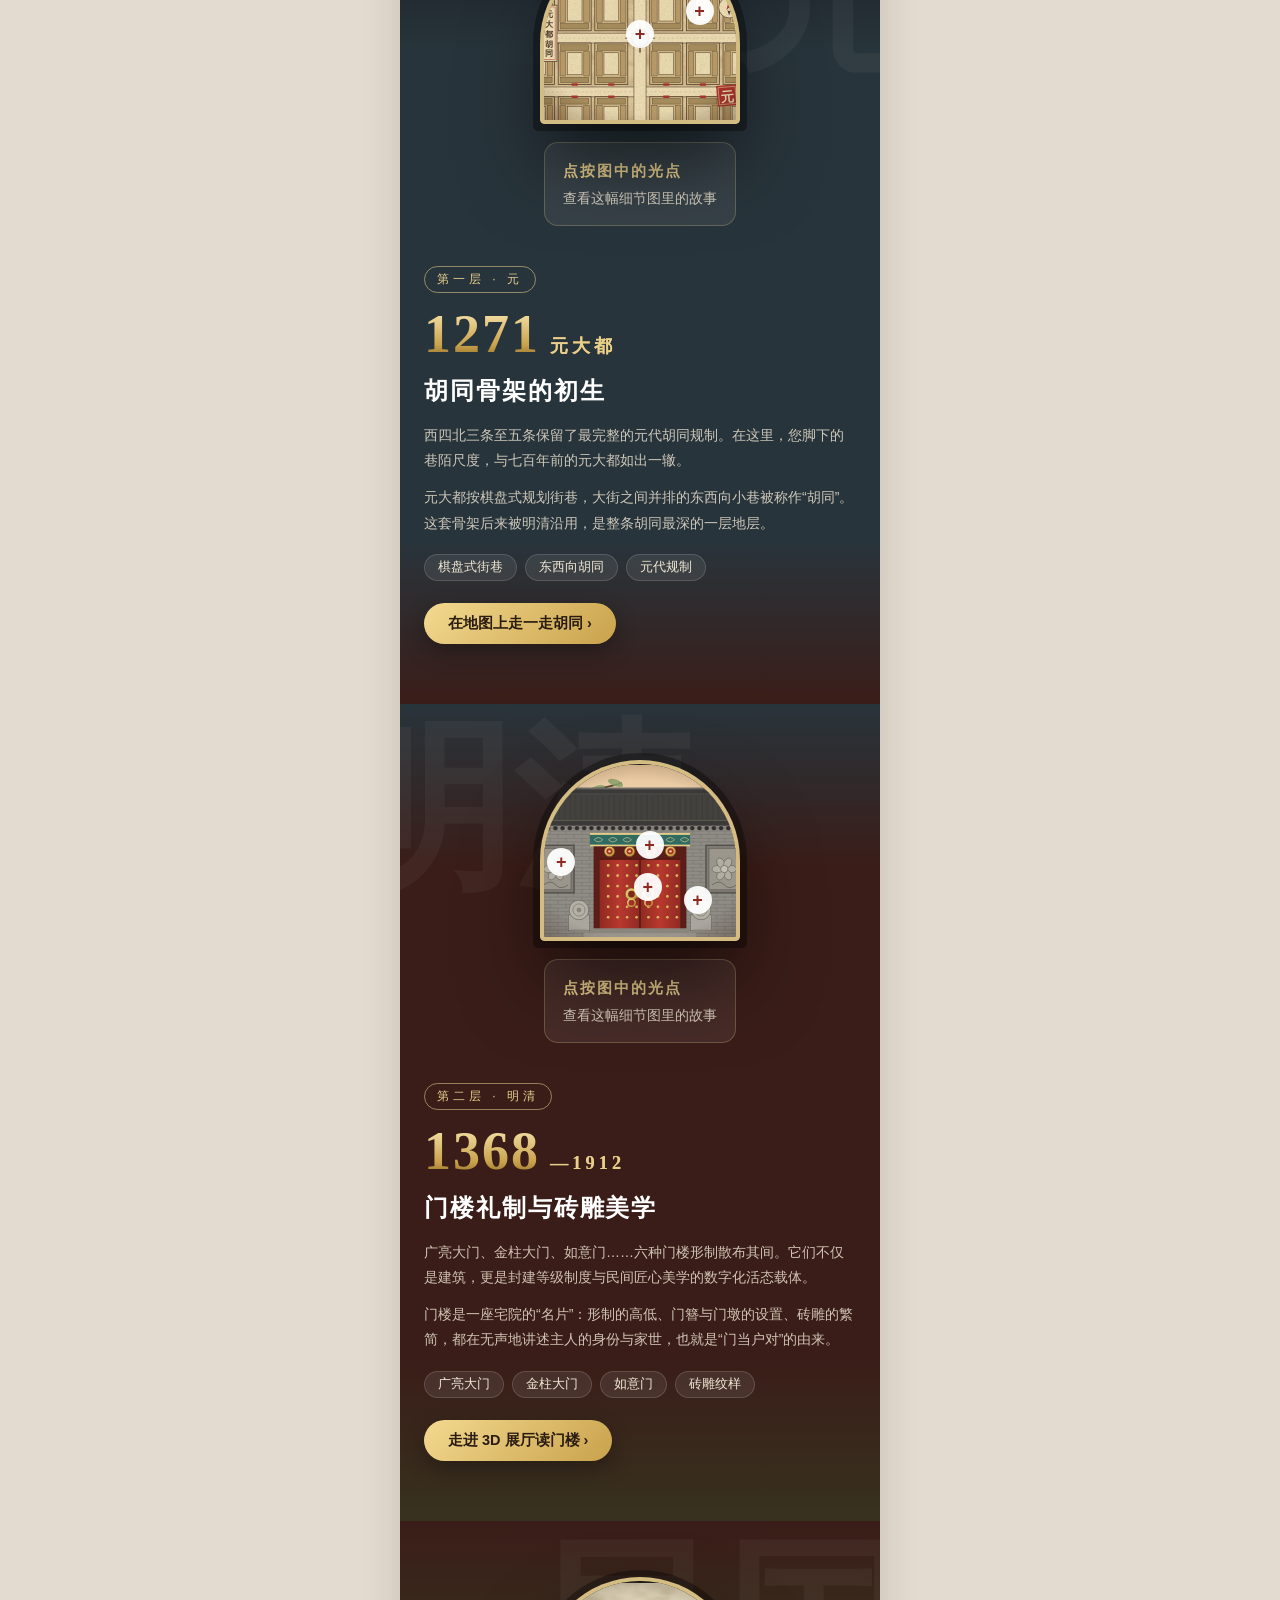
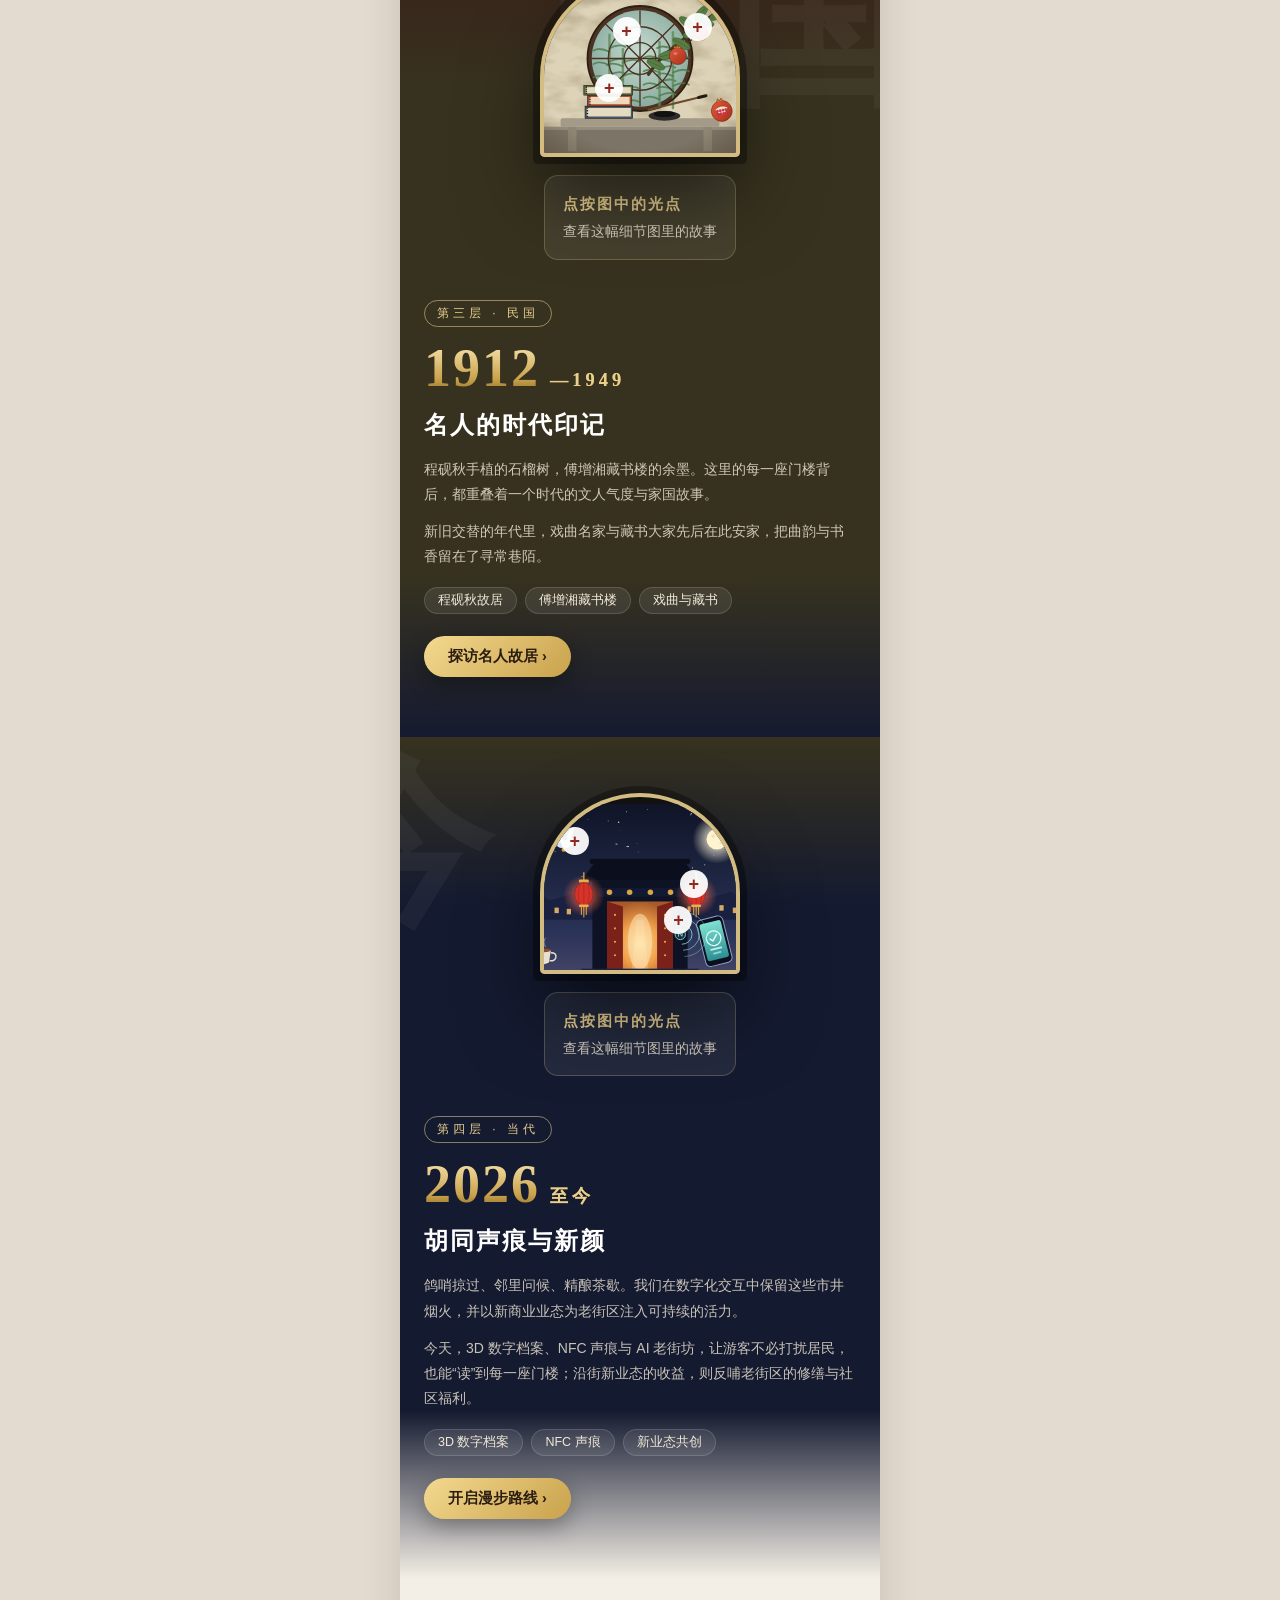
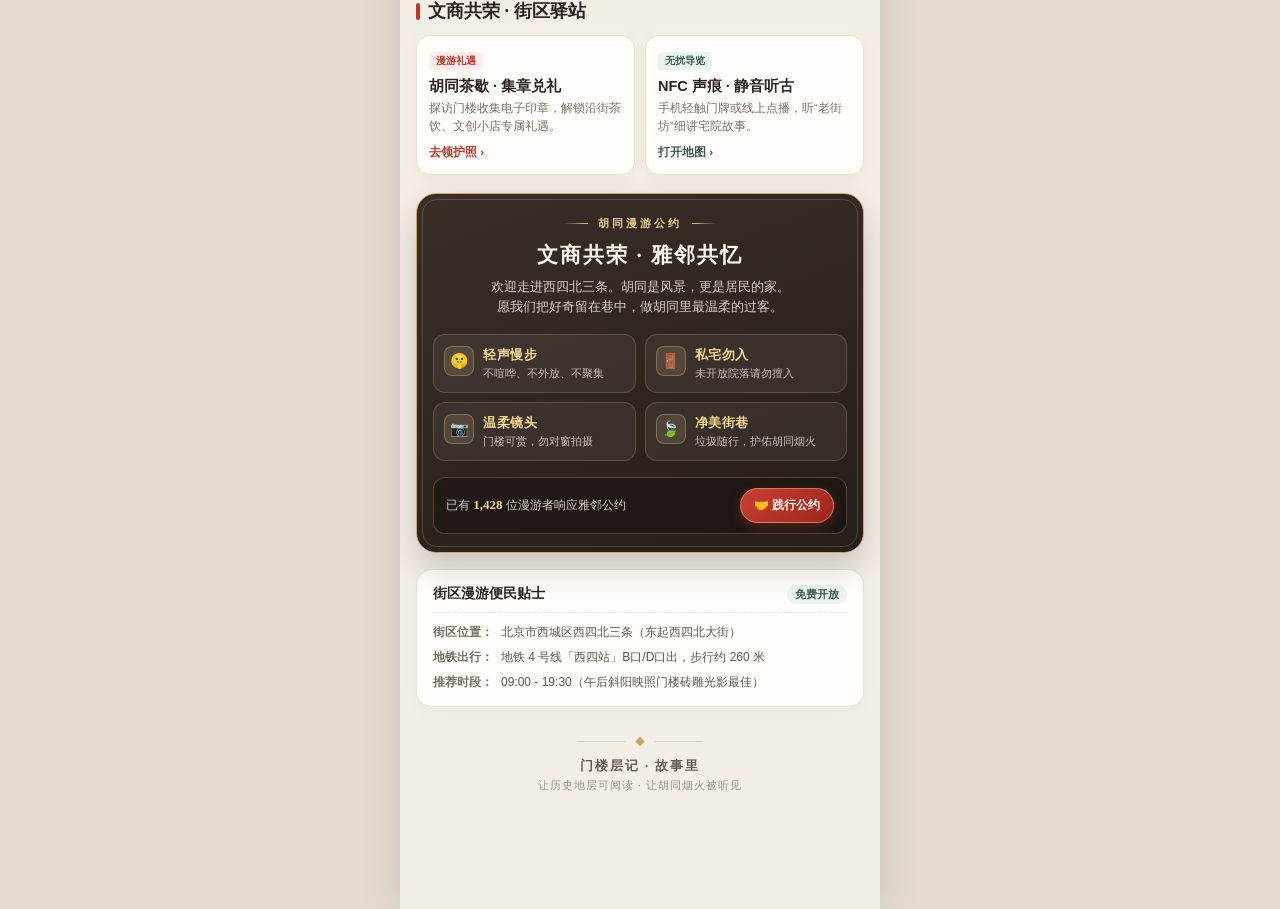
==== commit 3c12ba36: "-" ====
--- a/index.html
+++ b/index.html
@@ -1084,7 +1084,7 @@
     <!-- 1. 文商共荣 · 街区漫游驿站 -->
     <div class="hub-sec-head reveal">
       <div class="hub-sec-title">文商共荣 · 街区驿站</div>
-      <span class="hub-sec-sub">新业态反哺老胡同</span>
+
     </div>
 
     <div class="commerce-grid reveal">
@@ -1160,7 +1160,7 @@
     <!-- 3. 实用便民出行信息卡 -->
     <div class="practical-card reveal">
       <div class="prac-head">
-        <b>📌 街区漫游便民贴士</b>
+        <b> 街区漫游便民贴士</b>
         <span>免费开放</span>
       </div>
       <ul class="prac-list">
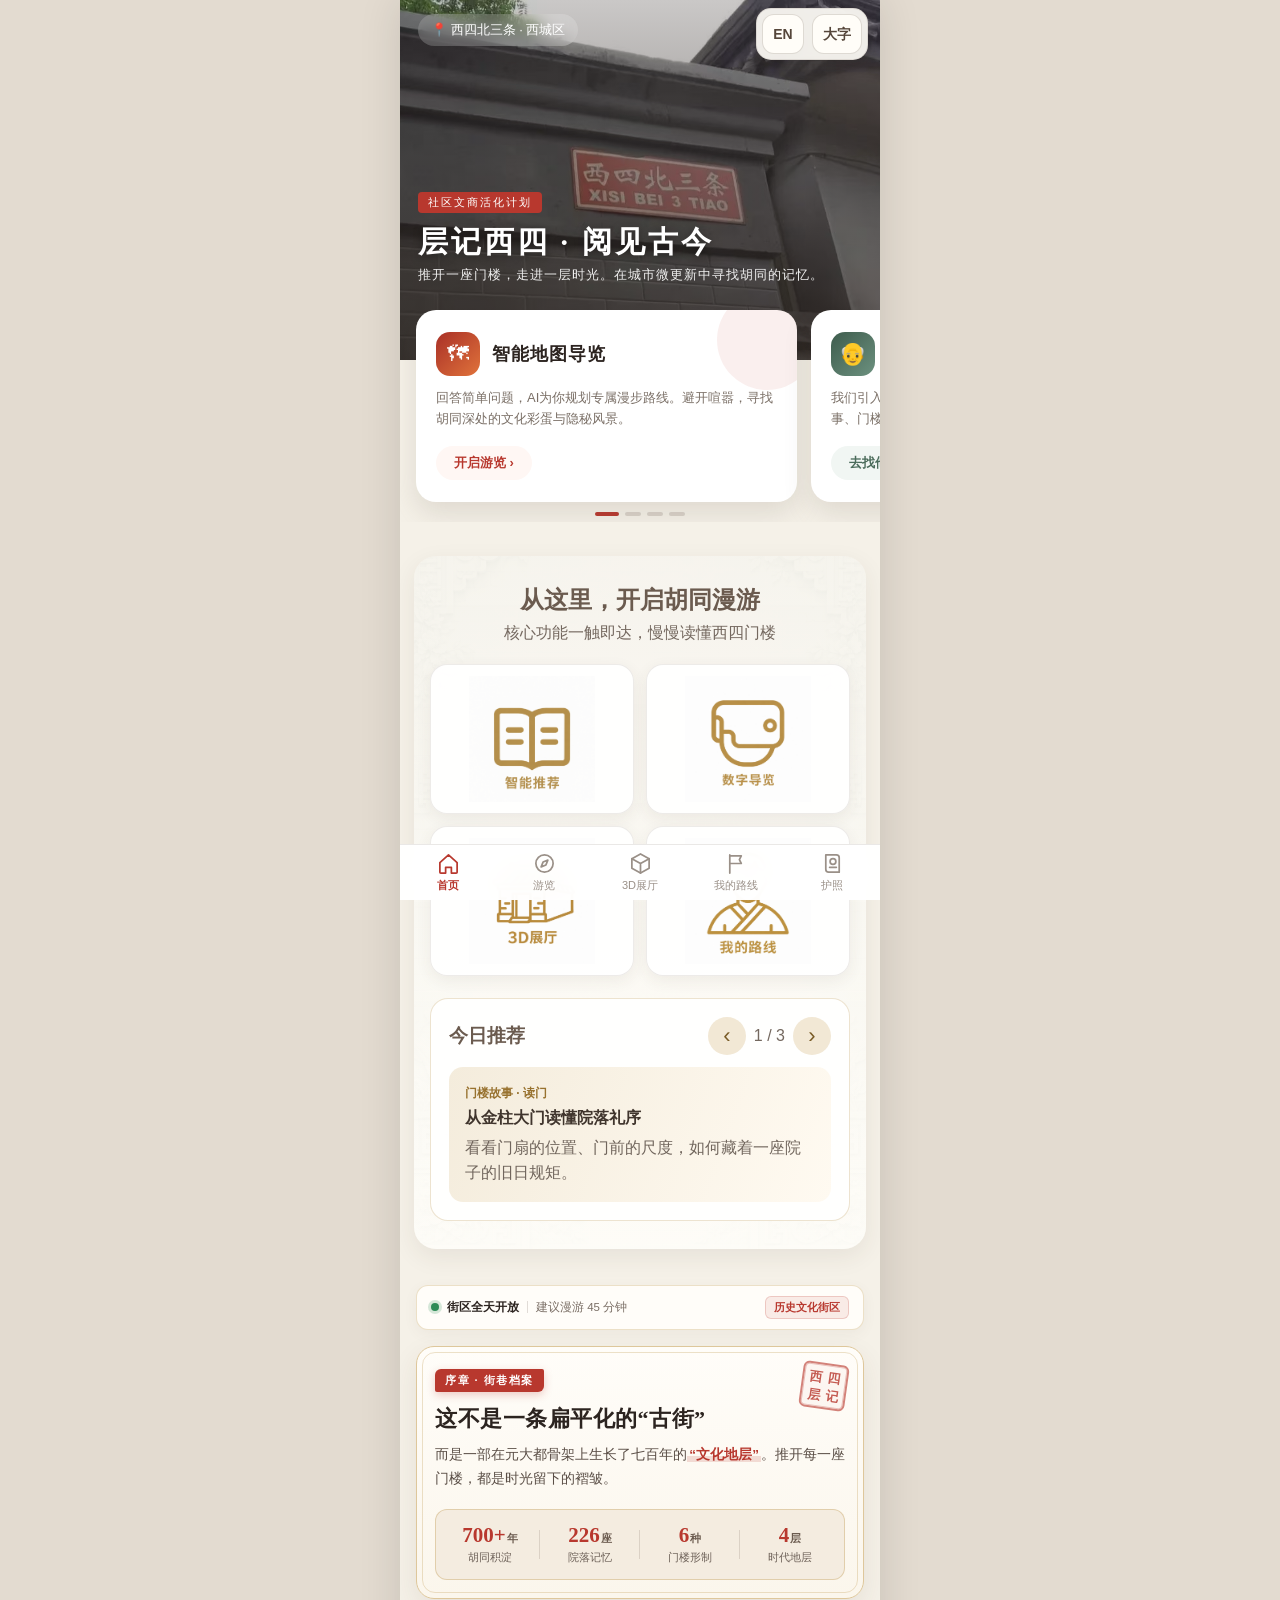
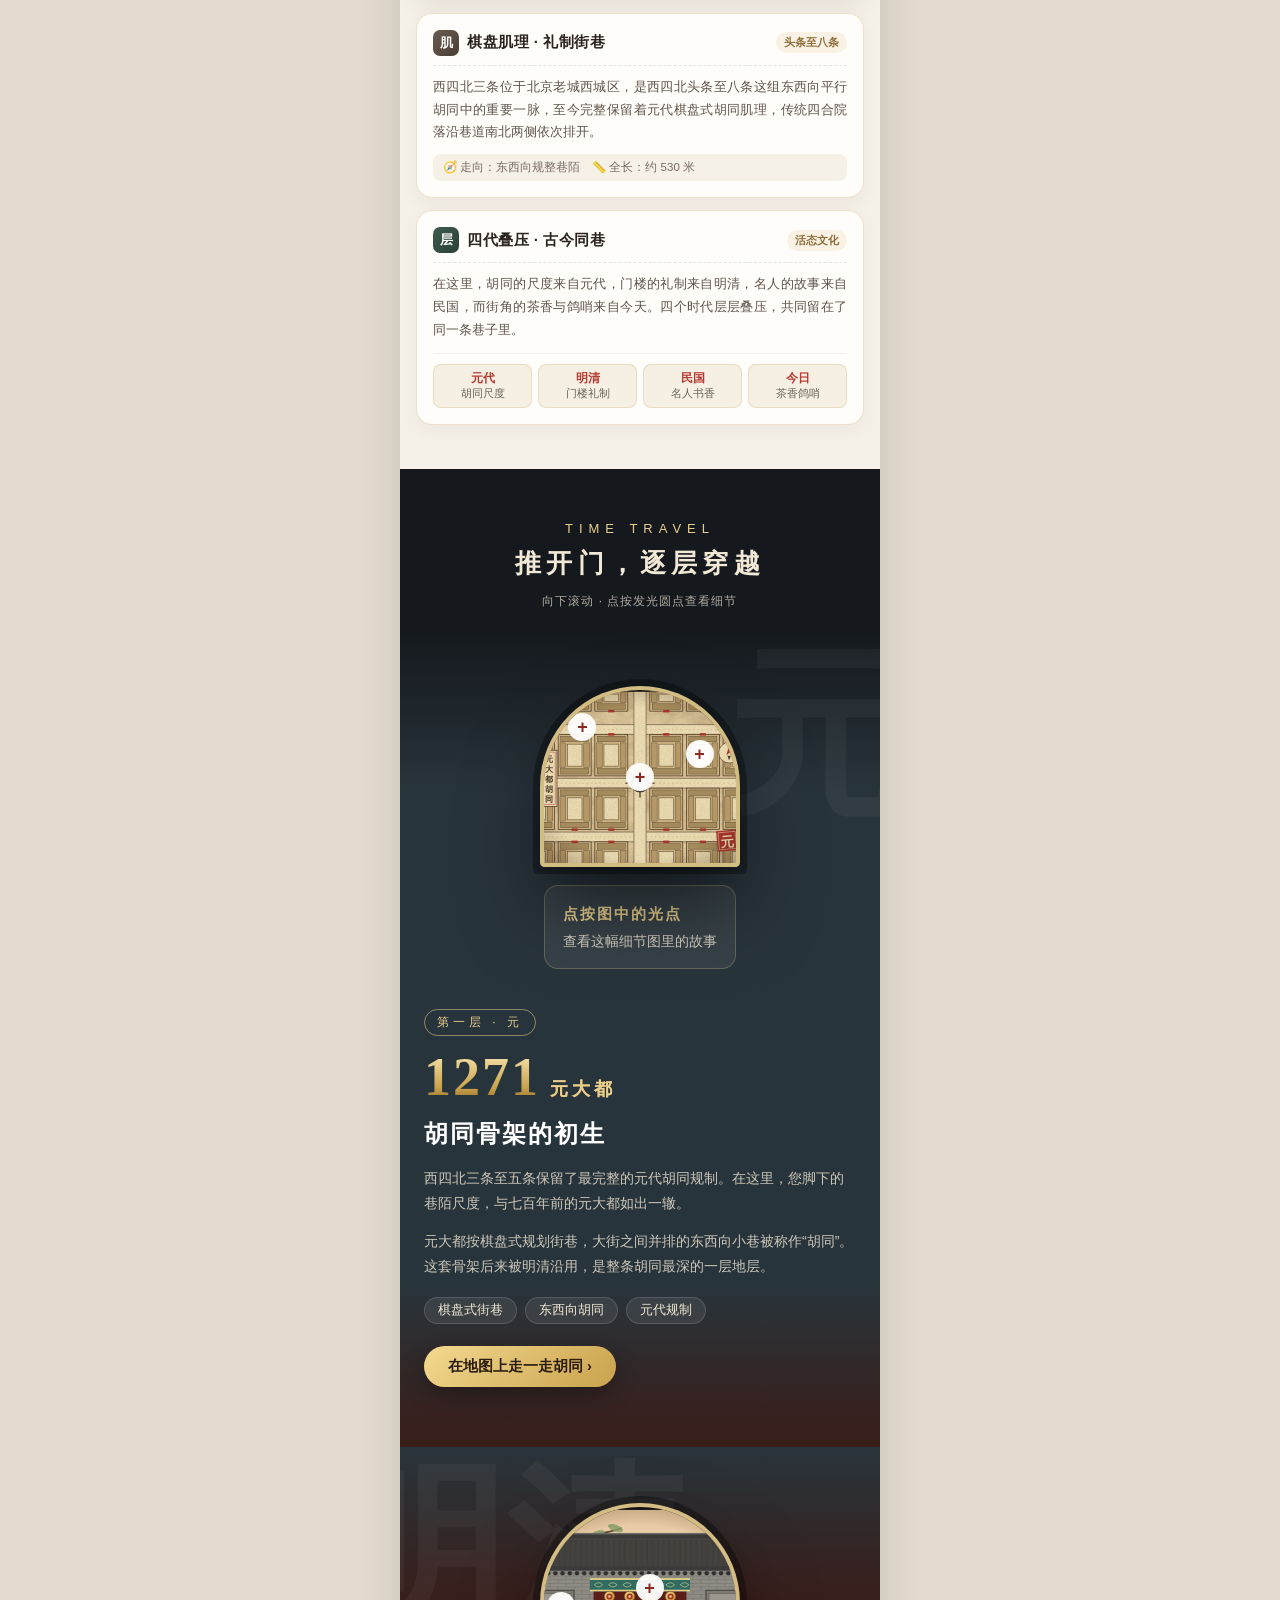
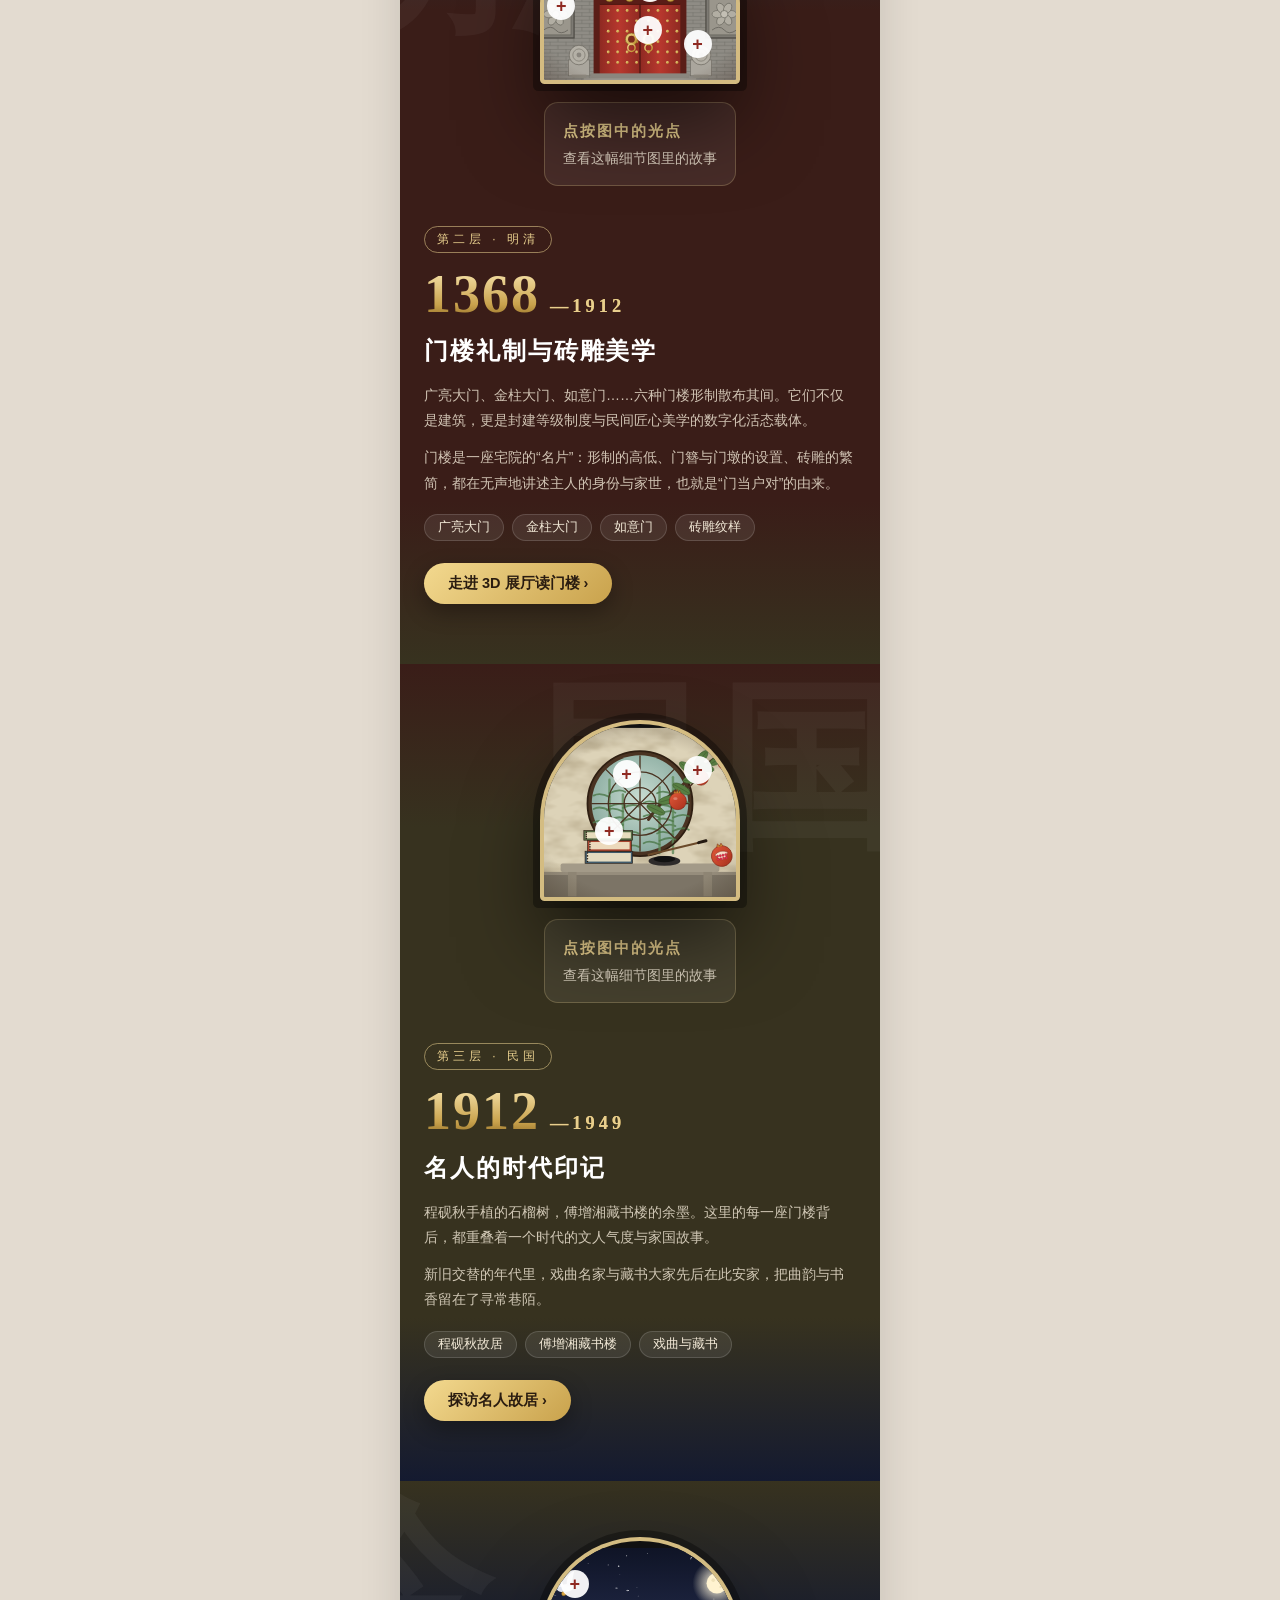
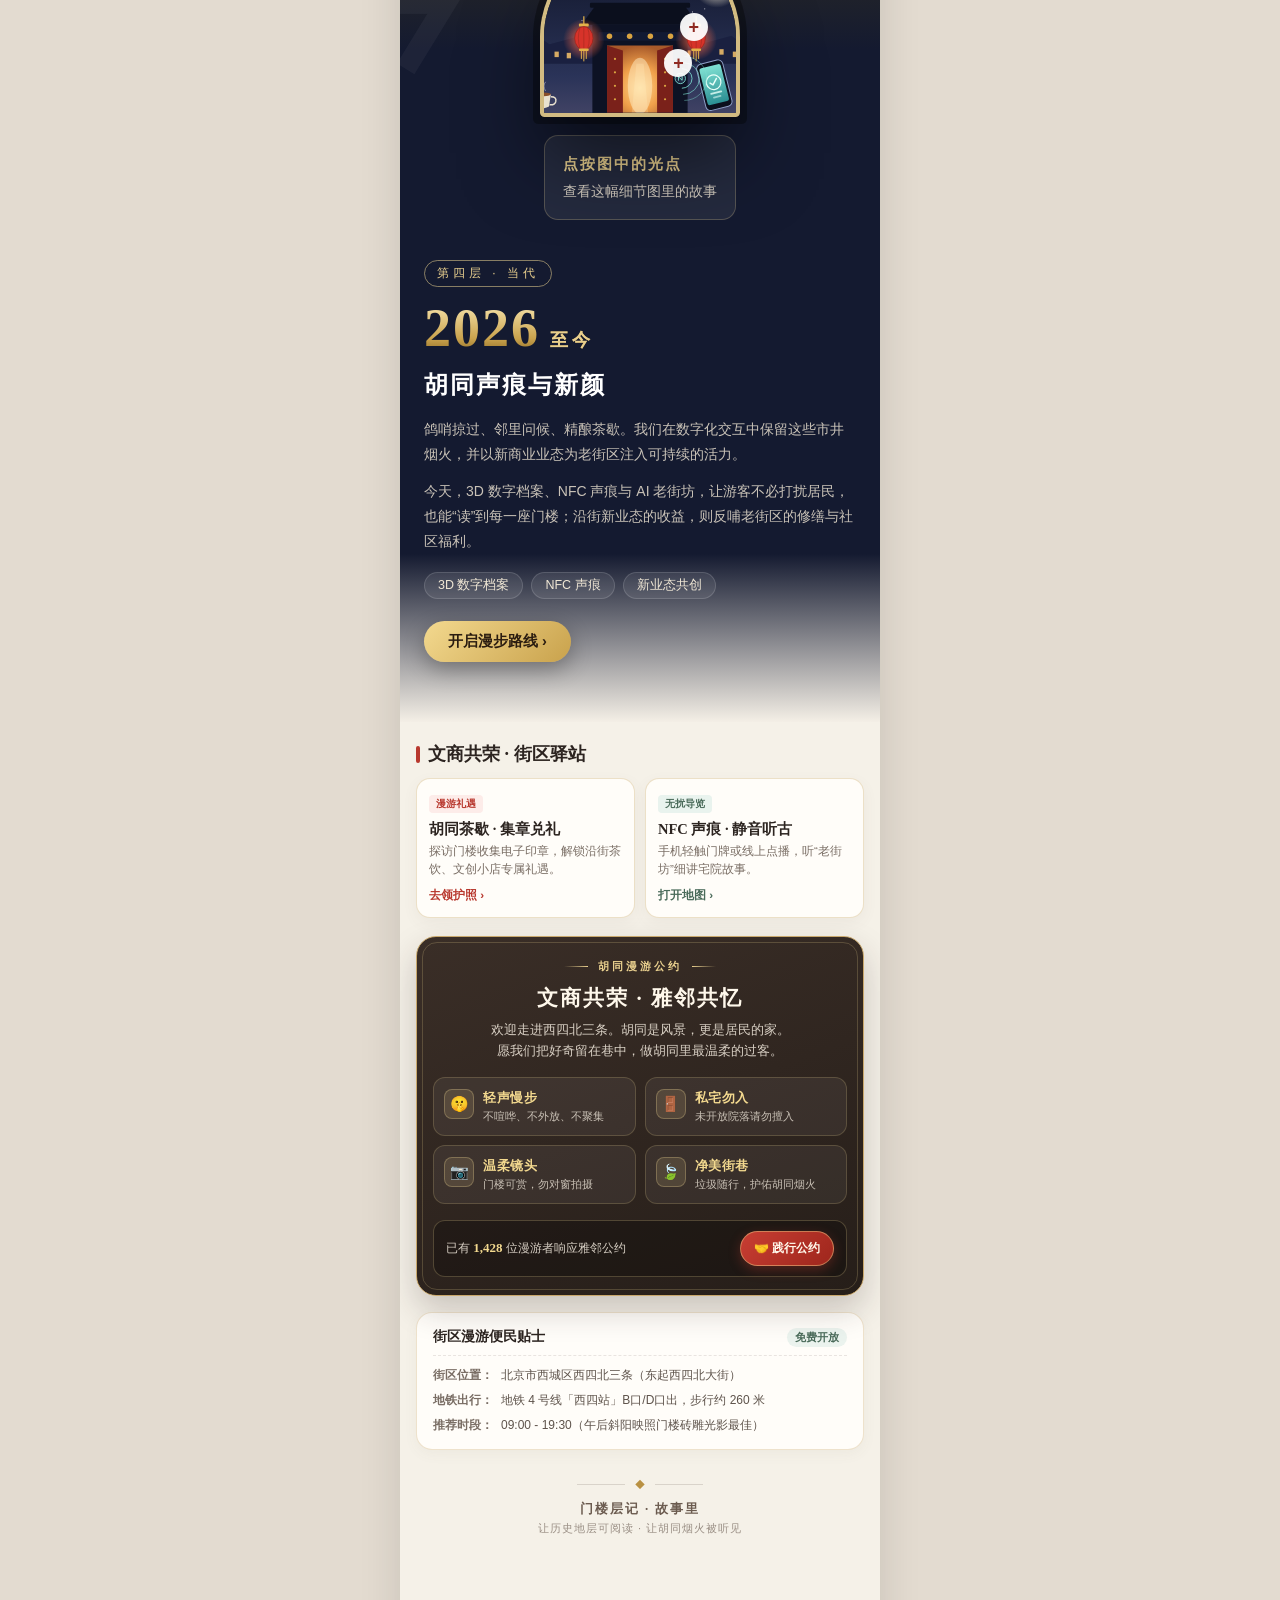
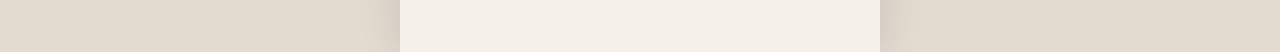
==== commit dfbec248: "Improve mobile navigation and cultural UI" ====
--- a/index.html
+++ b/index.html
@@ -775,6 +775,7 @@
 .tab svg{width: 23px; height: 23px; fill: none; stroke: currentColor; stroke-width: 1.8; stroke-linecap: round; stroke-linejoin: round;}
 .tab.active{color: var(--red); font-weight: 600;}
 </style>
+<link rel="stylesheet" href="assets/site.css">
 </head>
 <body>
 <div class="app">
@@ -843,6 +844,23 @@
       <div class="slider-dot"></div>
     </div>
   </div>
+
+  <section class="home-hub" aria-labelledby="home-hub-title">
+    <h2 id="home-hub-title">从这里，开启胡同漫游</h2>
+    <p>核心功能一触即达，慢慢读懂西四门楼</p>
+    <div class="quick-grid">
+      <a class="quick-card" href="quiz.html" aria-label="智能推荐"><img src="assets/icons/recommend.jpg" alt=""></a>
+      <a class="quick-card" href="map.html" aria-label="数字导览"><img src="assets/icons/guide.jpg" alt=""></a>
+      <a class="quick-card" href="gate-3d.html" aria-label="3D 展厅"><img src="assets/icons/exhibition.jpg" alt=""></a>
+      <a class="quick-card" href="route.html" aria-label="我的路线"><img src="assets/icons/my-route.jpg" alt=""></a>
+    </div>
+    <div class="recommend-panel" aria-live="polite">
+      <div class="recommend-head"><h3>今日推荐</h3><div class="recommend-controls"><button id="recommendPrev" type="button" aria-label="上一条推荐">‹</button><span id="recommendCount">1 / 3</span><button id="recommendNext" type="button" aria-label="下一条推荐">›</button></div></div>
+      <article class="recommend-slide active"><span>门楼故事 · 读门</span><h4>从金柱大门读懂院落礼序</h4><p>看看门扇的位置、门前的尺度，如何藏着一座院子的旧日规矩。</p></article>
+      <article class="recommend-slide"><span>胡同漫游 · 阅巷</span><h4>沿着西四北三条，慢行一段旧时光</h4><p>结合数字导览与沿途点位，发现门楼、故居和邻里记忆。</p></article>
+      <article class="recommend-slide"><span>文化体验 · 新颜</span><h4>在传统街巷里遇见当代生活</h4><p>从门楼故事出发，继续探索胡同里的文化空间与社区新业态。</p></article>
+    </div>
+  </section>
 
   <!-- ✨ 升级版序章区：国潮牌匾档案卡 + 结构化双卡 ✨ -->
   <section class="intro reveal" id="intro">
@@ -1323,5 +1341,6 @@
   });
 })();
 </script>
+<script src="assets/site.js"></script>
 </body>
-</html>+</html>
--- a/assets/site.css
+++ b/assets/site.css
@@ -0,0 +1,115 @@
+:root {
+  --door-gray: #6B5B4F;
+  --brick-green: #4A6B5A;
+  --site-gold: #B99143;
+  --accent-gold: #B99143;
+  --site-paper: #F5F1E8;
+  --bg-cream: #F5F1E8;
+  --site-ink: #2C2420;
+  --text-dark: #2C2420;
+  --white: #FFFFFF;
+}
+
+h1, h2, h3, h4, .page-title, .hero-title, .section-title {
+  font-family: "STSong", "Songti SC", "SimSun", "Noto Serif CJK SC", serif;
+}
+
+.site-controls {
+  position: fixed;
+  z-index: 1200;
+  top: calc(env(safe-area-inset-top) + 8px);
+  right: max(12px, calc((100vw - 480px) / 2 + 12px));
+  display: flex;
+  align-items: center;
+  gap: 8px;
+  flex-shrink: 0;
+  padding: 5px;
+  border: 1px solid rgba(107, 91, 79, .14);
+  border-radius: 15px;
+  background: rgba(255, 253, 248, .92);
+  box-shadow: 0 4px 14px rgba(40, 30, 20, .12);
+  backdrop-filter: blur(10px);
+}
+
+.site-control {
+  min-width: 42px;
+  min-height: 40px;
+  padding: 0 10px;
+  border: 1px solid rgba(107, 91, 79, .22);
+  border-radius: 12px;
+  background: #fffdf8;
+  color: #55463a;
+  font: 600 14px/1.2 "PingFang SC", "Microsoft YaHei", sans-serif;
+  cursor: pointer;
+  touch-action: manipulation;
+}
+
+.site-control:hover, .site-control:focus-visible {
+  border-color: var(--site-gold);
+  outline: 2px solid rgba(185, 145, 67, .25);
+  outline-offset: 1px;
+}
+
+#site-menu-toggle { display: none; }
+
+.safety-notice {
+  position: fixed;
+  z-index: 1100;
+  right: 16px;
+  top: 18px;
+  max-width: min(380px, calc(100% - 32px));
+  padding: 10px 14px;
+  border: 1px solid rgba(185, 145, 67, .35);
+  border-radius: 12px;
+  background: rgba(255, 253, 248, .95);
+  color: #493b2c;
+  font-size: 13px;
+  line-height: 1.6;
+  box-shadow: 0 4px 14px rgba(40, 30, 20, .12);
+}
+
+.home-hub { margin: 22px 14px 28px; padding: 28px 16px; border-radius: 22px; background: linear-gradient(rgba(247,244,237,.92),rgba(255,253,248,.95)),url('backgrounds/brick-relief.jpg') center 42%/cover; box-shadow: 0 8px 24px rgba(67,51,37,.08); }
+.home-hub h2,.home-hub h3 { text-align: center; color: var(--door-gray); }
+.home-hub h2 { margin-bottom: 7px; font-size: 24px; }
+.home-hub > p { margin-bottom: 20px; text-align: center; color: #74685f; }
+.quick-grid { display: grid; grid-template-columns: repeat(2,minmax(0,1fr)); gap: 12px; }
+.quick-card { display: flex; min-height: 150px; flex-direction: column; align-items: center; justify-content: center; padding: 8px; border: 1px solid rgba(107,91,79,.12); border-radius: 17px; background: rgba(255,255,255,.92); color: var(--door-gray); text-decoration: none; font-weight: 700; box-shadow: 0 5px 16px rgba(67,51,37,.07); }
+.quick-card img { width: 126px; height: 126px; object-fit: contain; }
+.recommend-panel { margin-top: 22px; padding: 18px; border: 1px solid rgba(185,145,67,.25); border-radius: 18px; background: rgba(255,255,255,.88); }
+.recommend-head { display: flex; justify-content: space-between; align-items: center; gap: 12px; margin-bottom: 12px; }
+.recommend-controls { display: flex; align-items: center; gap: 8px; color: #74685f; }
+.recommend-controls button { width: 38px; height: 38px; border-radius: 50%; background: #f2e8d5; color: #795b26; font-size: 22px; touch-action: manipulation; }
+.recommend-slide { display: none; min-height: 94px; padding: 16px; border-radius: 14px; background: linear-gradient(110deg,#f4ecdc,#fffaf1); }
+.recommend-slide.active { display: block; animation: siteFade .3s ease; }
+.recommend-slide span { color: #98722f; font-size: 12px; font-weight: 700; }
+.recommend-slide h4 { margin: 6px 0; color: #40352d; }
+.recommend-slide p { color: #71665d; line-height: 1.6; }
+@keyframes siteFade { from { opacity: .45; transform: translateY(4px); } to { opacity: 1; transform: none; } }
+.stage { background: linear-gradient(rgba(255,255,255,.88),rgba(242,239,231,.9)),url('backgrounds/brick-relief.jpg') center/cover !important; }
+.loading::before { content: ""; display: block; width: 48px; height: 48px; margin: 0 auto 8px; background: url('branding/menlou-emblem.png') center/contain no-repeat; animation: loadingPulse 1.4s ease-in-out infinite; }
+@keyframes loadingPulse { 0%,100% { opacity: .65; transform: scale(.94); } 50% { opacity: 1; transform: scale(1); } }
+
+body.elderly-mode { font-size: 19px !important; }
+body.elderly-mode :is(h1, h2, h3, h4, h5, p, a, button, label, li, small, .info-row, .stop-info, .desc-content, .section-header, .mode-switch, .legend, .legend-item, .marker-label, .meta, .meta-tag, .stat-label, .tag) {
+  font-size: max(1.15em, 18px) !important;
+  line-height: 1.65 !important;
+}
+body.elderly-mode :is(button, a, .option-card, .stop-item, .quick-card) { min-height: 48px; }
+body.elderly-mode .site-control { min-height: 48px; min-width: 48px; font-size: 16px !important; }
+body.elderly-mode .safety-notice { font-size: 16px !important; }
+body.elderly-mode #map .custom-marker > div > div:first-child { width: 42px !important; height: 42px !important; font-size: 17px !important; }
+
+@media (max-width: 768px) {
+  .site-controls { gap: 5px; }
+  .site-control { min-width: 38px; min-height: 40px; padding: 0 8px; }
+  .home-hub { margin: 18px 10px 24px; padding: 22px 12px; }
+  .home-hub h2 { font-size: 22px; }
+  .quick-card { min-height: 136px; }
+  .quick-card img { width: 116px; height: 116px; }
+  .recommend-panel { padding: 14px; }
+  .safety-notice { top: calc(env(safe-area-inset-top) + 58px); right: 12px; max-width: min(300px, calc(100% - 24px)); }
+}
+
+@media (prefers-reduced-motion: reduce) {
+  *, *::before, *::after { scroll-behavior: auto !important; animation-duration: .01ms !important; transition-duration: .01ms !important; }
+}
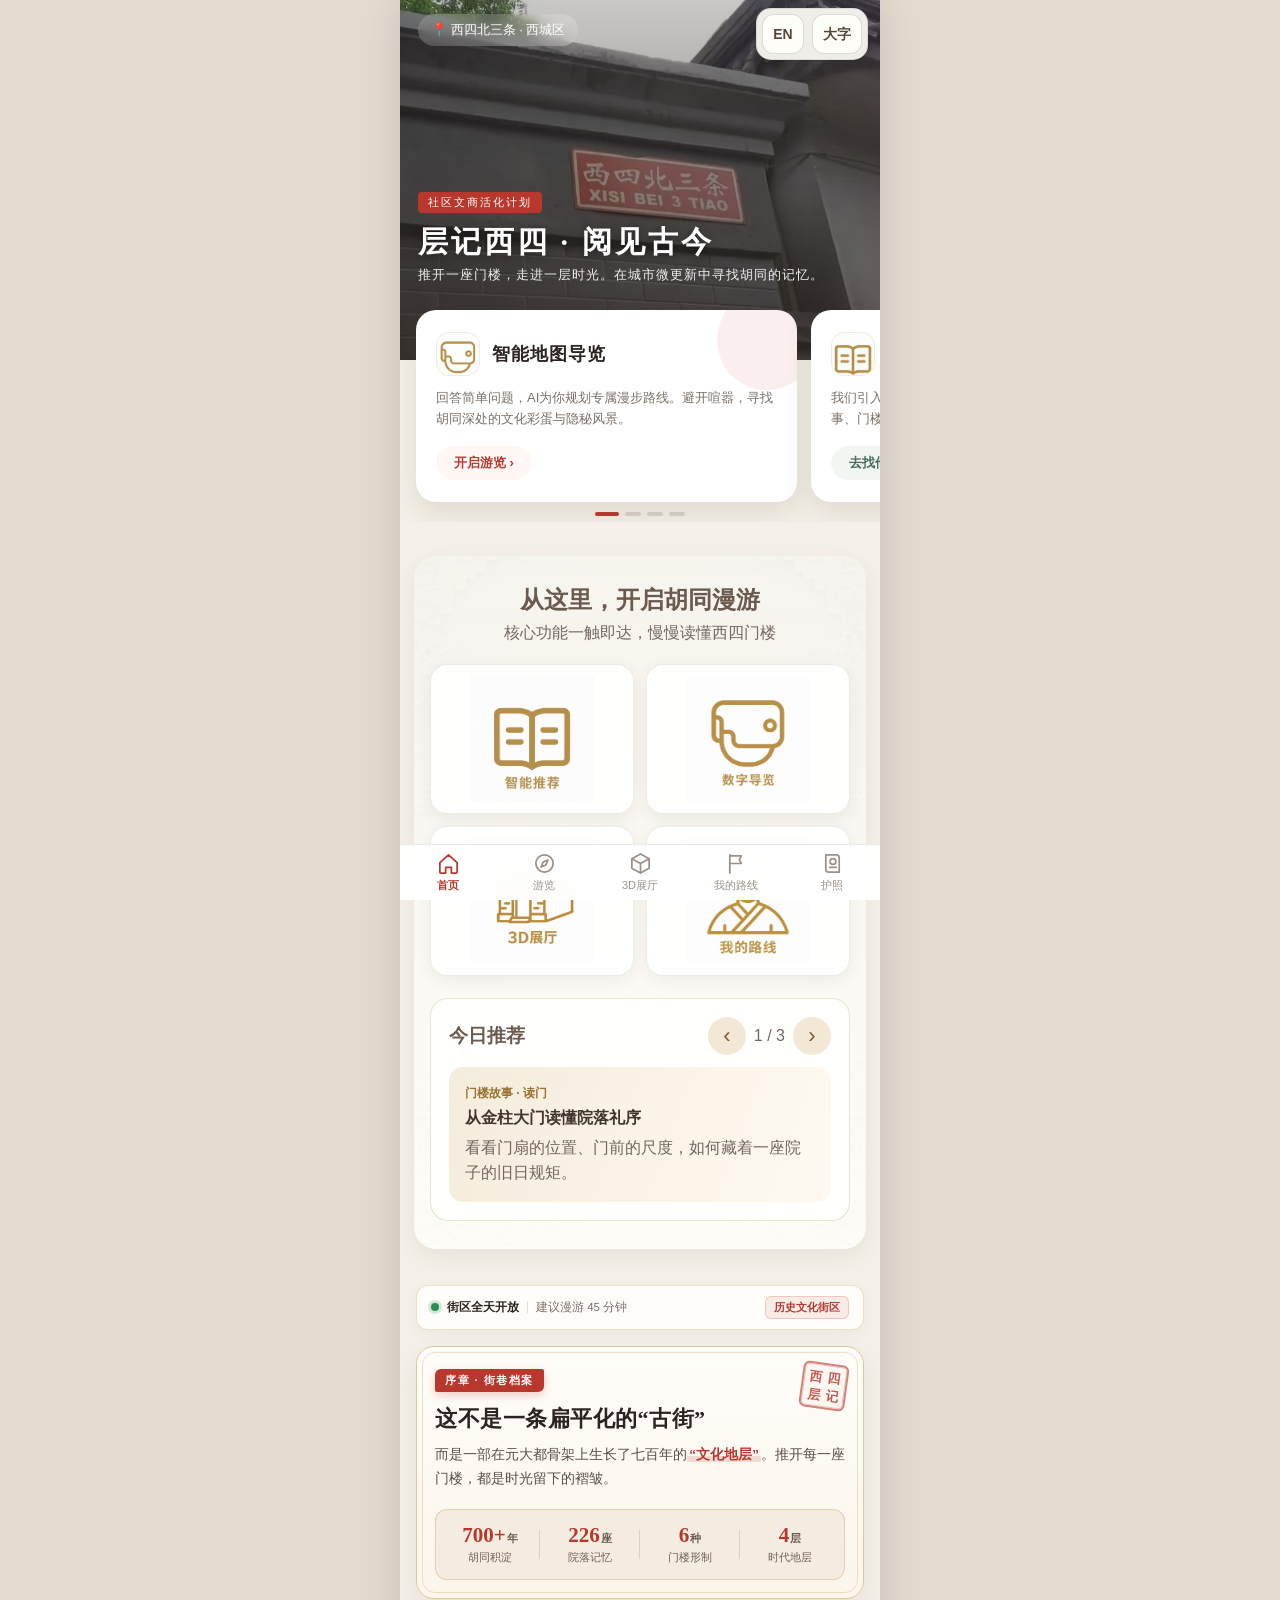
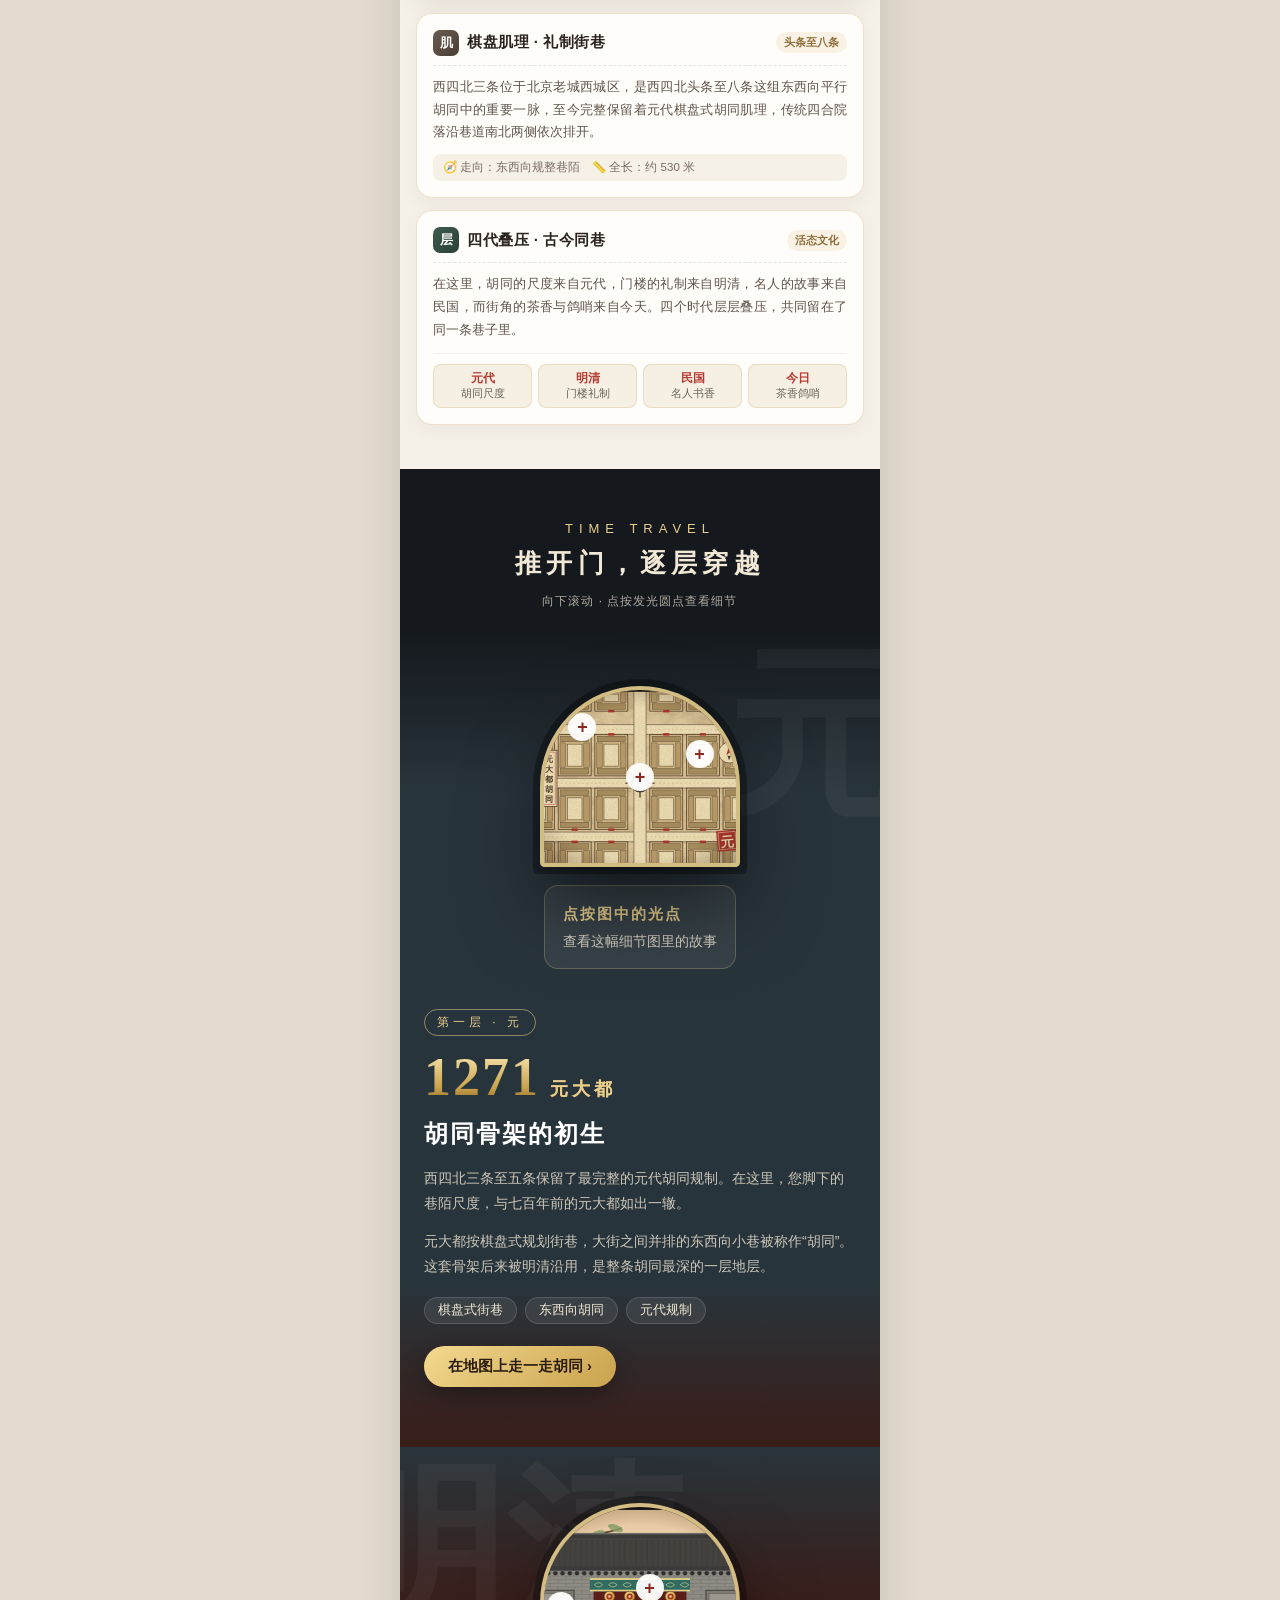
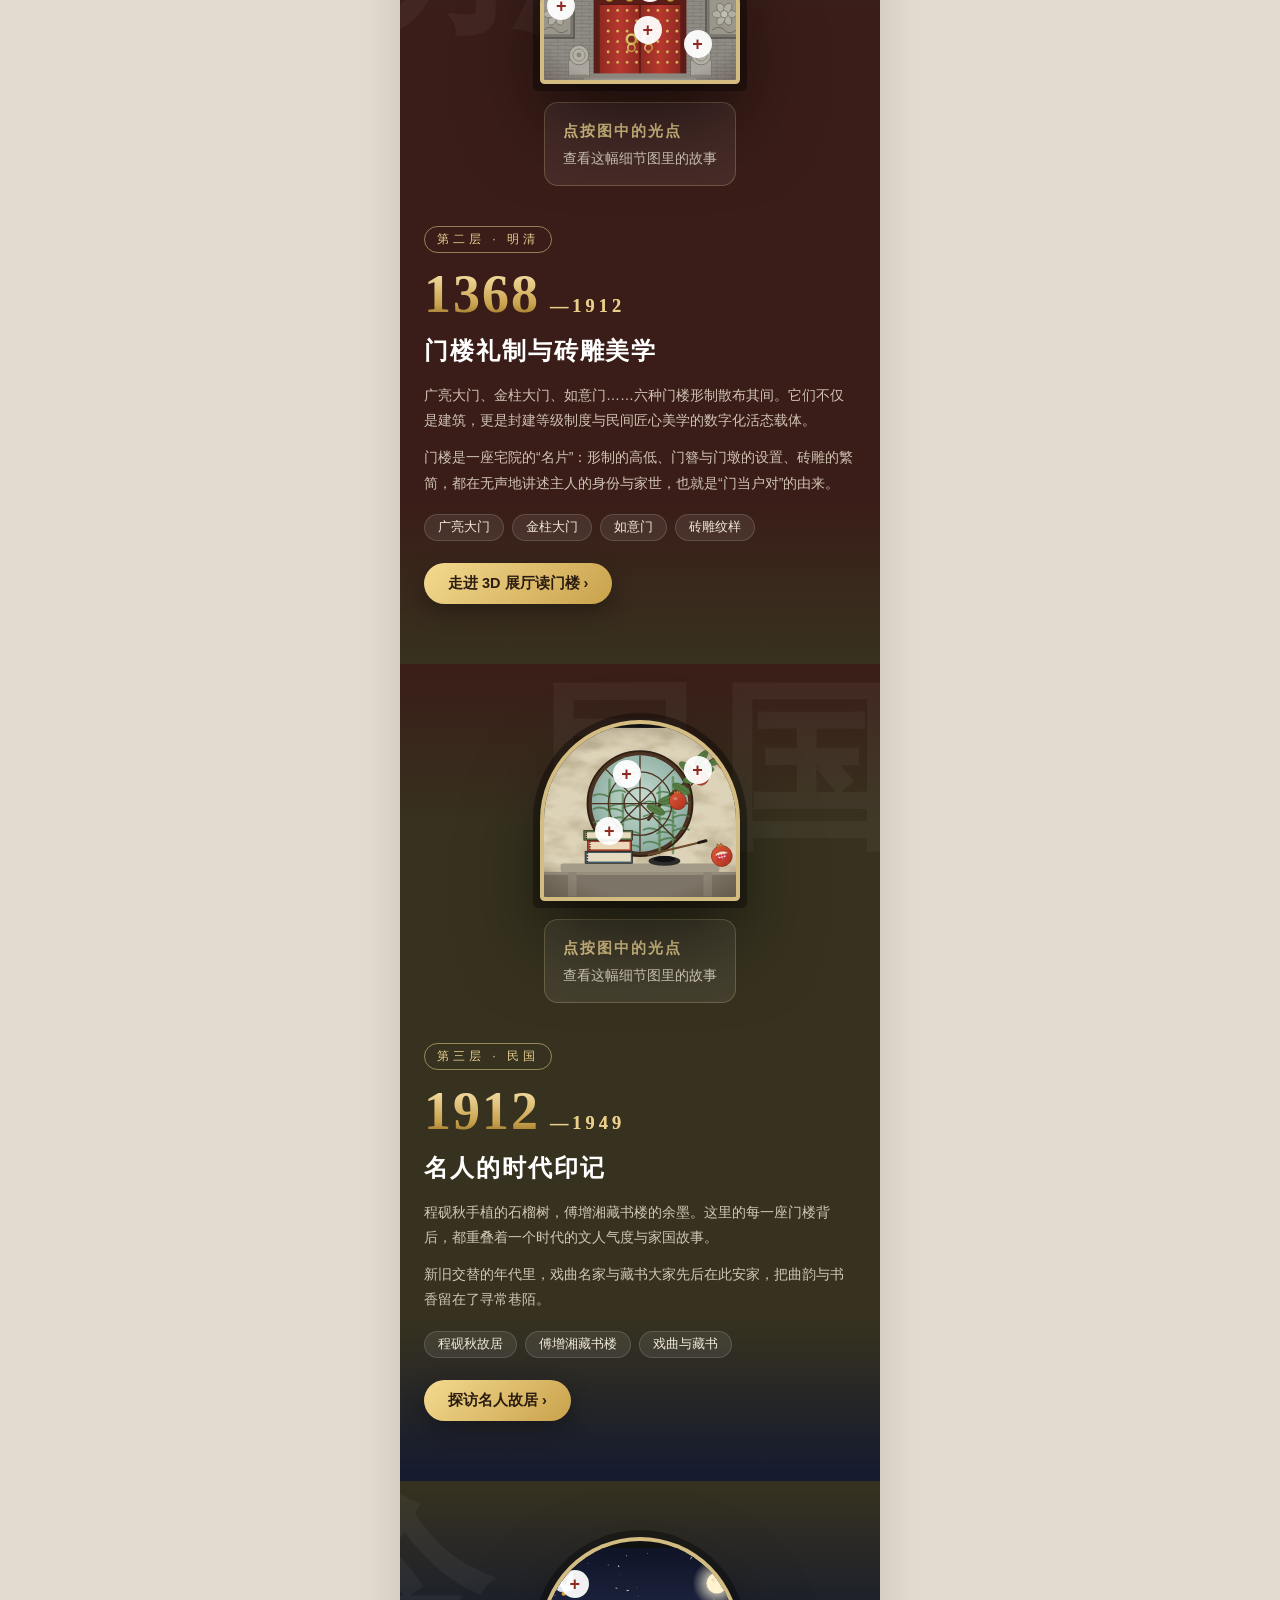
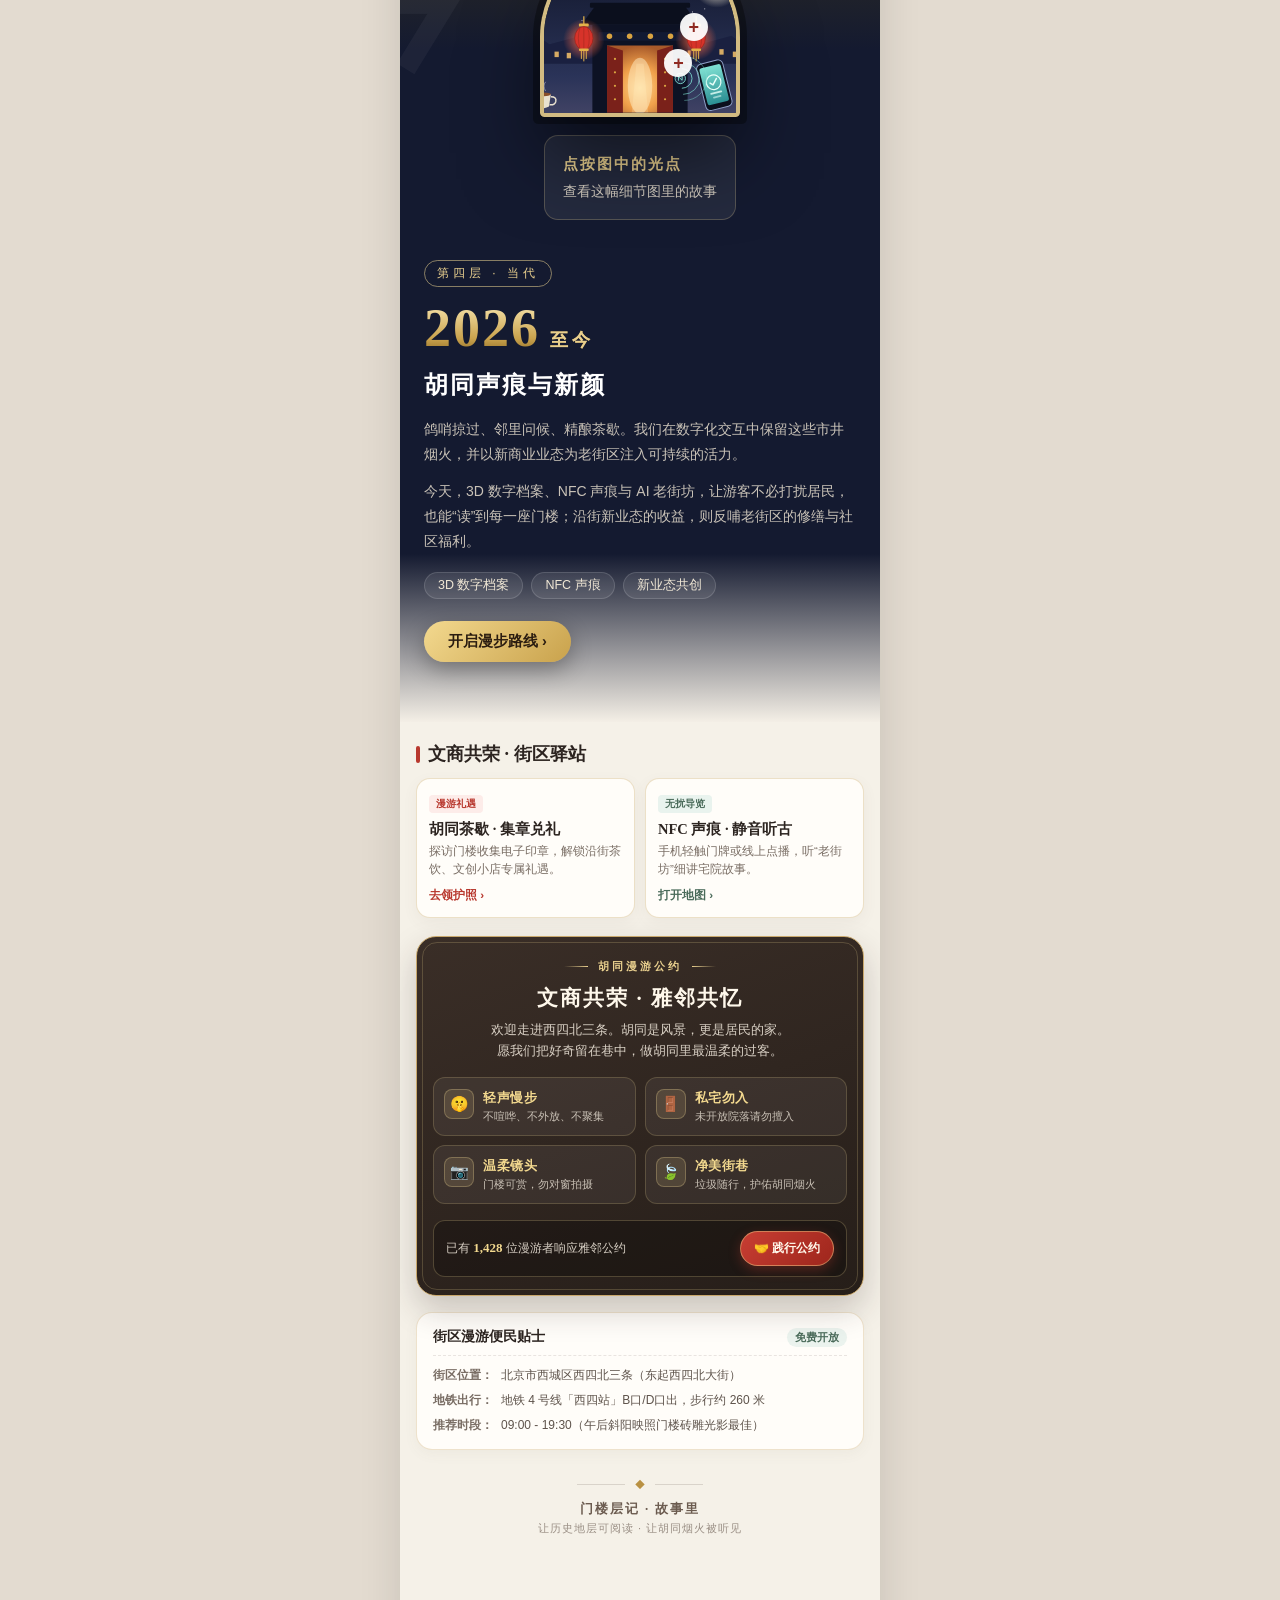
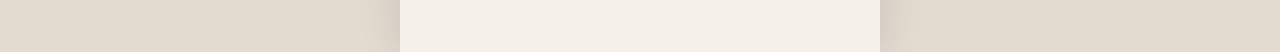
==== commit 4ac135c4: "Polish gate gallery and bilingual homepage" ====
--- a/index.html
+++ b/index.html
@@ -52,11 +52,8 @@
 
 .func-card > * { position: relative; z-index: 1; }
 .func-card-header { display: flex; align-items: center; gap: 12px; margin-bottom: 12px;}
-.func-icon { width: 44px; height: 44px; border-radius: 14px; display: flex; align-items: center; justify-content: center; font-size: 22px; color: #fff;}
-.fc-1 .func-icon { background: linear-gradient(135deg, #A93027, #E0733B); }
-.fc-2 .func-icon { background: linear-gradient(135deg, #3E5C4D, #6C917F); }
-.fc-3 .func-icon { background: linear-gradient(135deg, #B58E4A, #DDBF85); }
-.fc-4 .func-icon { background: linear-gradient(135deg, #6B5B4F, #A08A78); }
+.func-icon { width: 44px; height: 44px; border: 1px solid rgba(185,145,67,.18); border-radius: 14px; display: flex; align-items: center; justify-content: center; position: relative; overflow: hidden; flex: 0 0 44px; background: #fff; }
+.func-icon img { position: absolute; top: -7%; left: -21%; width: 142%; height: 142%; max-width: none; object-fit: contain; }
 
 .func-title { font-size: 18px; font-weight: 700; color: var(--text-dark); letter-spacing: 1px;}
 .func-desc { font-size: 13px; color: #7a6f66; line-height: 1.6; margin-bottom: 16px; flex: 1;}
@@ -797,7 +794,7 @@
       <!-- 卡片1：智能导览 -->
       <div class="func-card fc-1">
         <div class="func-card-header">
-          <div class="func-icon">🗺</div>
+          <div class="func-icon"><img src="assets/icons/guide.jpg" alt="" aria-hidden="true"></div>
           <div class="func-title">智能地图导览</div>
         </div>
         <p class="func-desc">回答简单问题，AI为你规划专属漫步路线。避开喧嚣，寻找胡同深处的文化彩蛋与隐秘风景。</p>
@@ -807,7 +804,7 @@
       <!-- 卡片2：智能体（老街坊） -->
       <div class="func-card fc-2">
         <div class="func-card-header">
-          <div class="func-icon">👴</div>
+          <div class="func-icon"><img src="assets/icons/recommend.jpg" alt="" aria-hidden="true"></div>
           <div class="func-title">对话"老街坊"</div>
         </div>
         <p class="func-desc">我们引入了专属AI智能体“老街坊”。关于西四北的名人轶事、门楼讲究，你可以随时向他提问，支持语音朗读！</p>
@@ -817,7 +814,7 @@
       <!-- 卡片3：3D 展厅 -->
       <div class="func-card fc-3">
         <div class="func-card-header">
-          <div class="func-icon">🏛</div>
+          <div class="func-icon"><img src="assets/icons/exhibition.jpg" alt="" aria-hidden="true"></div>
           <div class="func-title">3D 数字展厅</div>
         </div>
         <p class="func-desc">利用数字孪生技术，将胡同里的门楼1:1还原。滑动屏幕，即可360度观察广亮大门、金柱大门的绝美砖雕。</p>
@@ -827,7 +824,7 @@
       <!-- 卡片4：我的护照 -->
       <div class="func-card fc-4">
         <div class="func-card-header">
-          <div class="func-icon">📔</div>
+          <div class="func-icon"><img src="assets/icons/my-route.jpg" alt="" aria-hidden="true"></div>
           <div class="func-title">胡同漫游护照</div>
         </div>
         <p class="func-desc">在线上或线下完成点位打卡，集齐专属电子印章，召唤你的西四北胡同漫游者专属证书。</p>
--- a/assets/site.css
+++ b/assets/site.css
@@ -85,7 +85,7 @@
 .recommend-slide h4 { margin: 6px 0; color: #40352d; }
 .recommend-slide p { color: #71665d; line-height: 1.6; }
 @keyframes siteFade { from { opacity: .45; transform: translateY(4px); } to { opacity: 1; transform: none; } }
-.stage { background: linear-gradient(rgba(255,255,255,.88),rgba(242,239,231,.9)),url('backgrounds/brick-relief.jpg') center/cover !important; }
+.stage { background: linear-gradient(rgba(245,241,232,.28),rgba(245,241,232,.42)),url('backgrounds/brick-relief.jpg') center 42%/cover #e9e2d6 !important; }
 .loading::before { content: ""; display: block; width: 48px; height: 48px; margin: 0 auto 8px; background: url('branding/menlou-emblem.png') center/contain no-repeat; animation: loadingPulse 1.4s ease-in-out infinite; }
 @keyframes loadingPulse { 0%,100% { opacity: .65; transform: scale(.94); } 50% { opacity: 1; transform: scale(1); } }
 
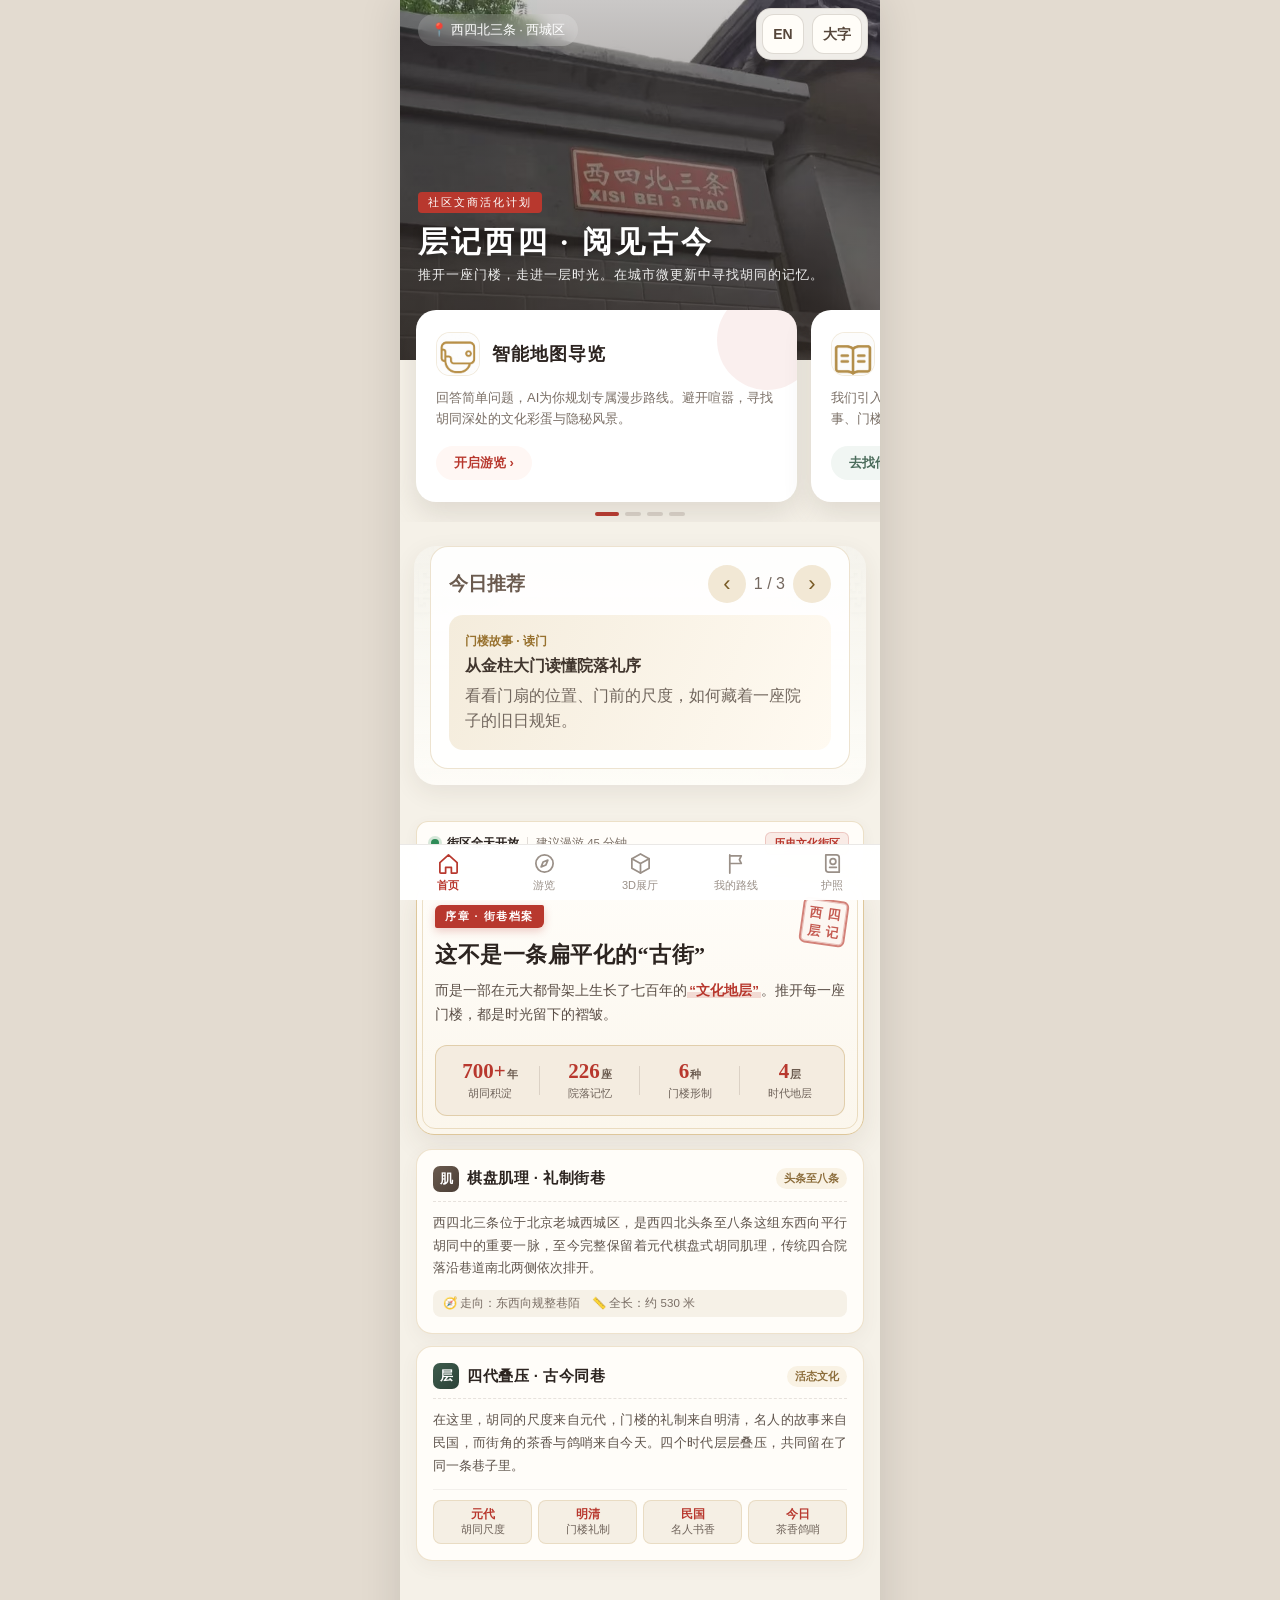
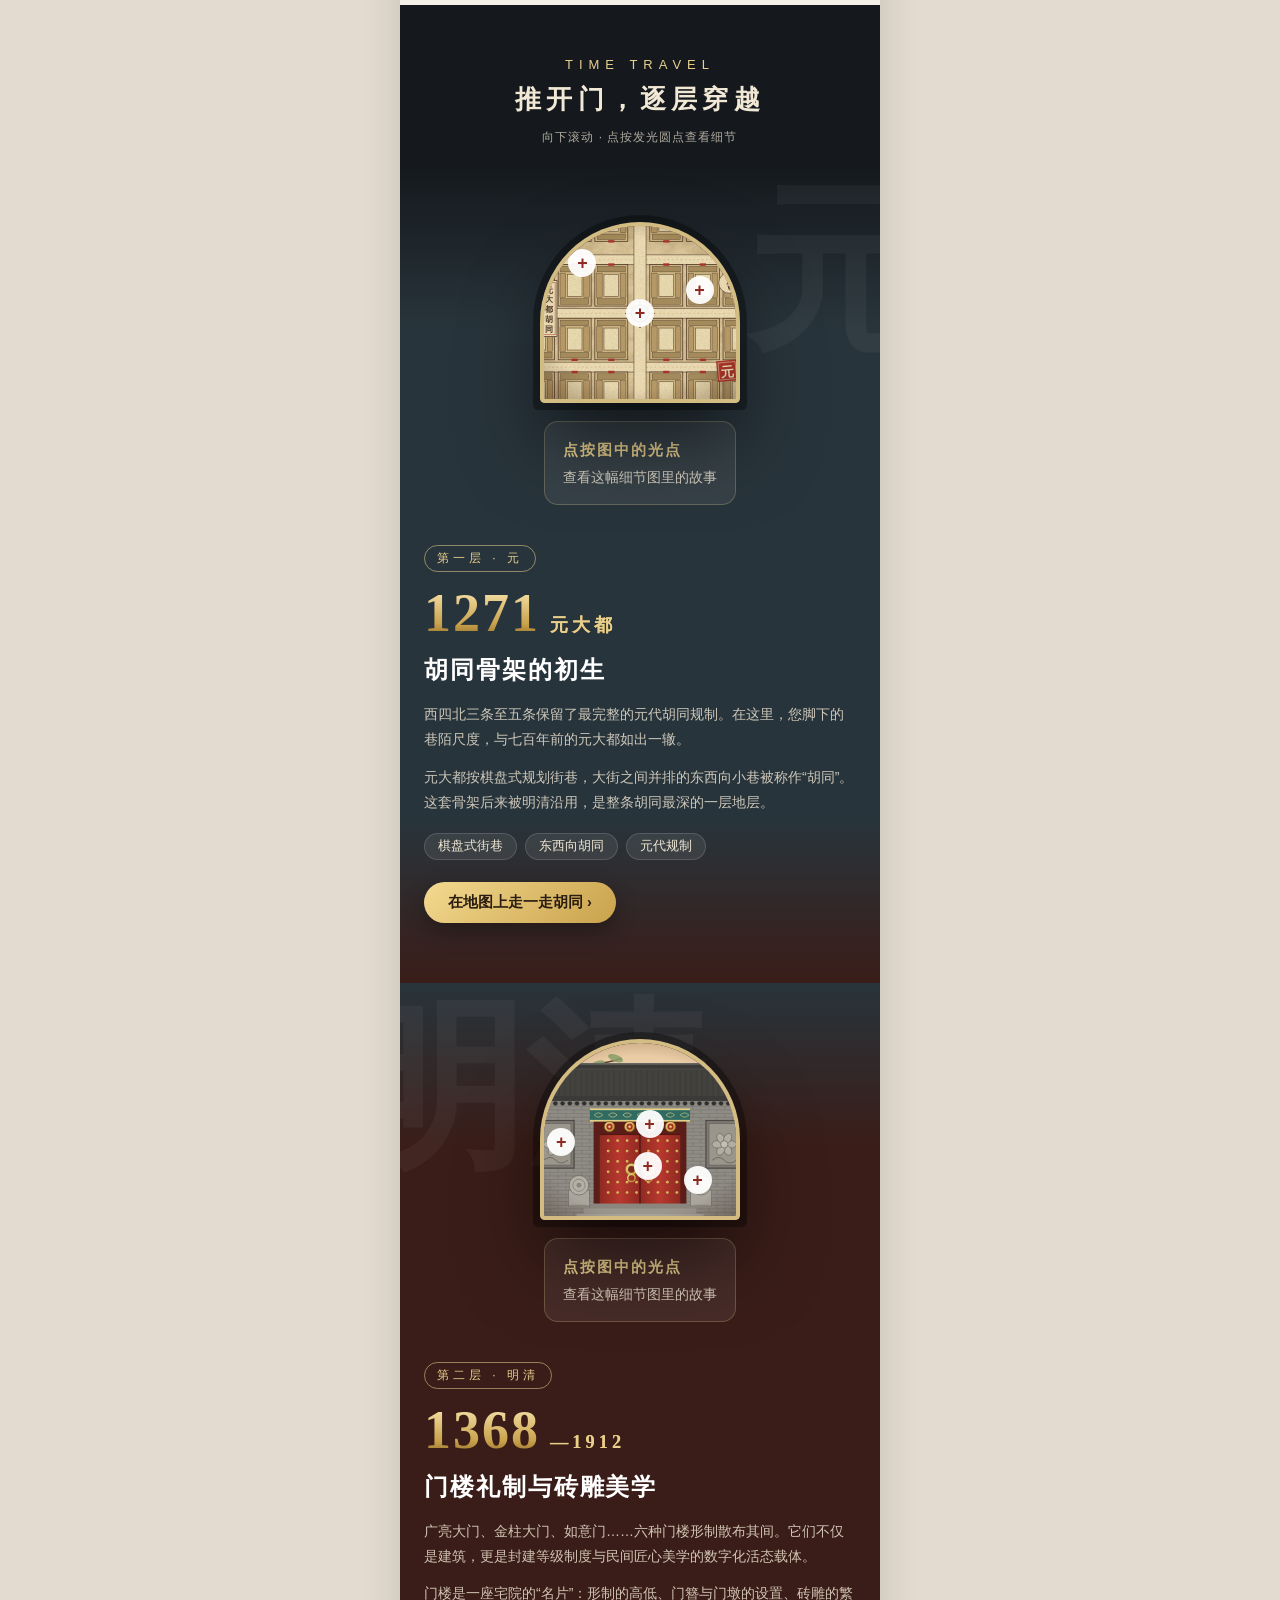
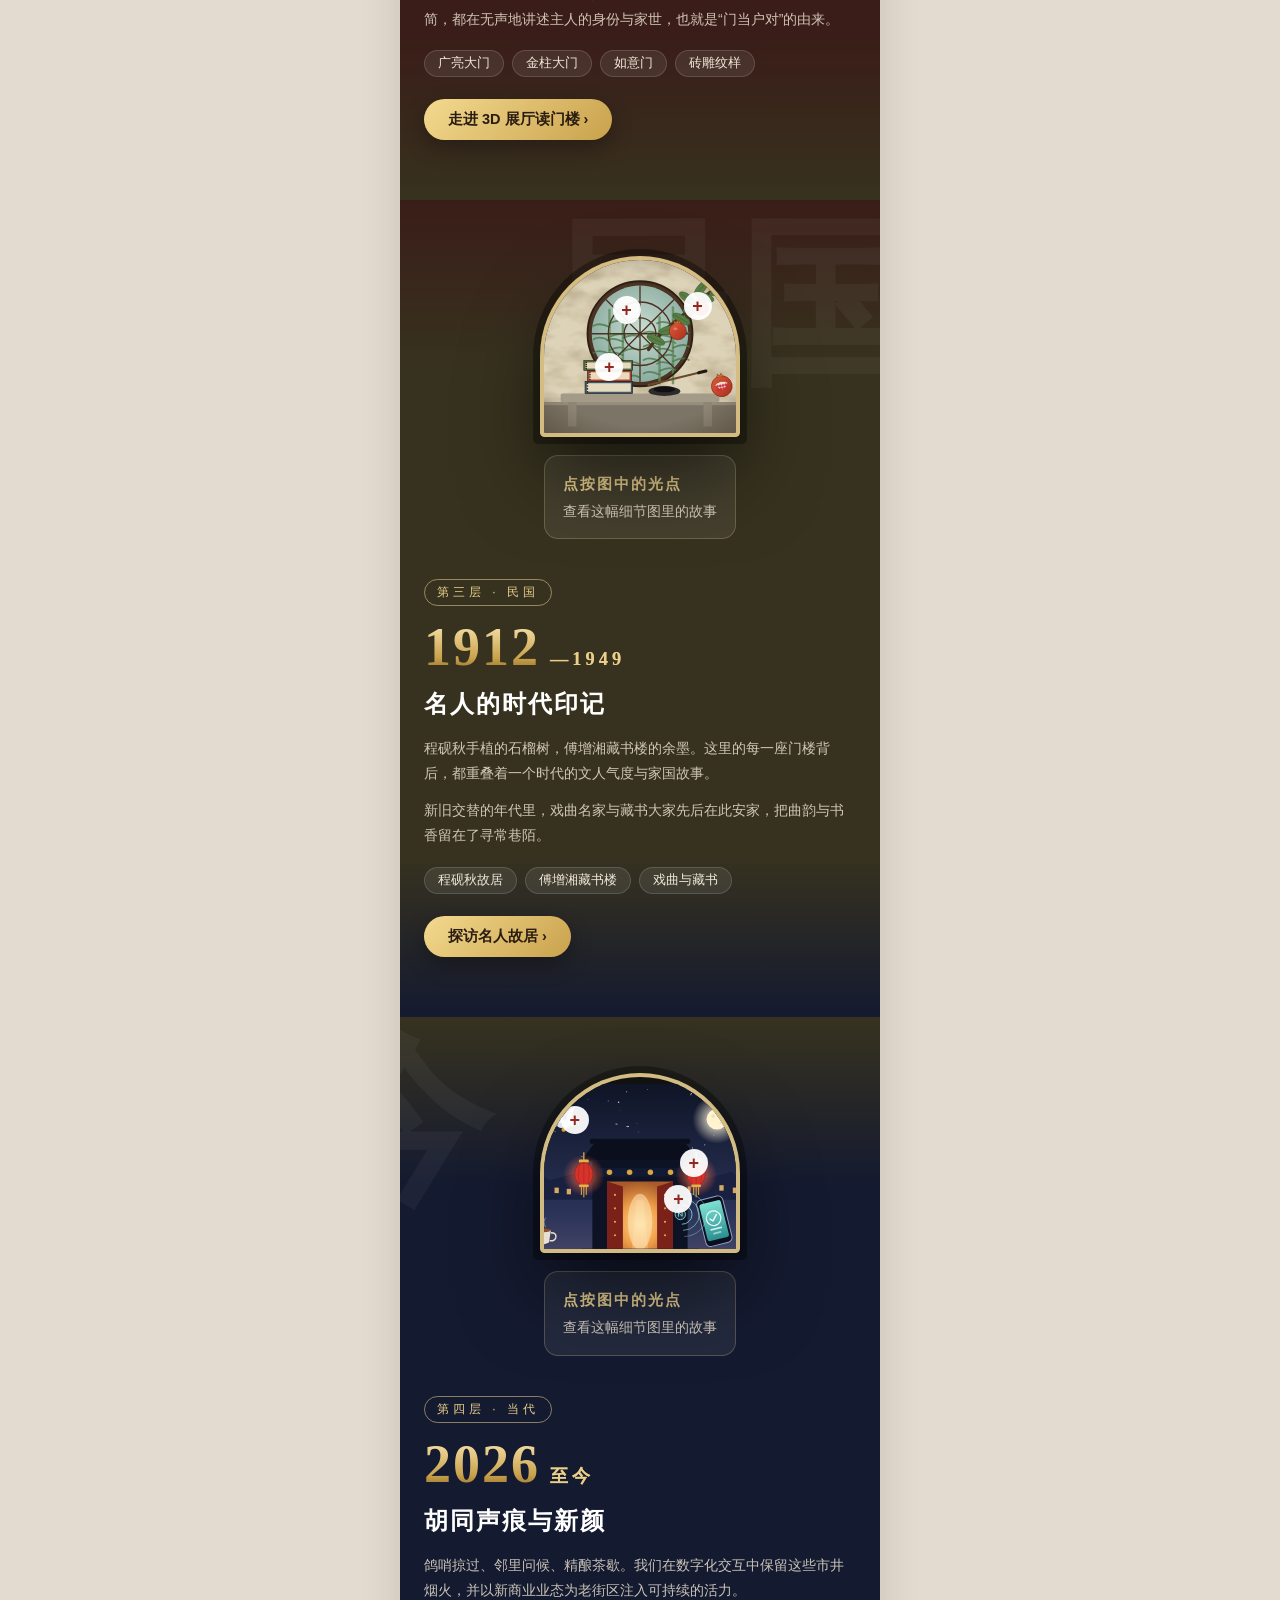
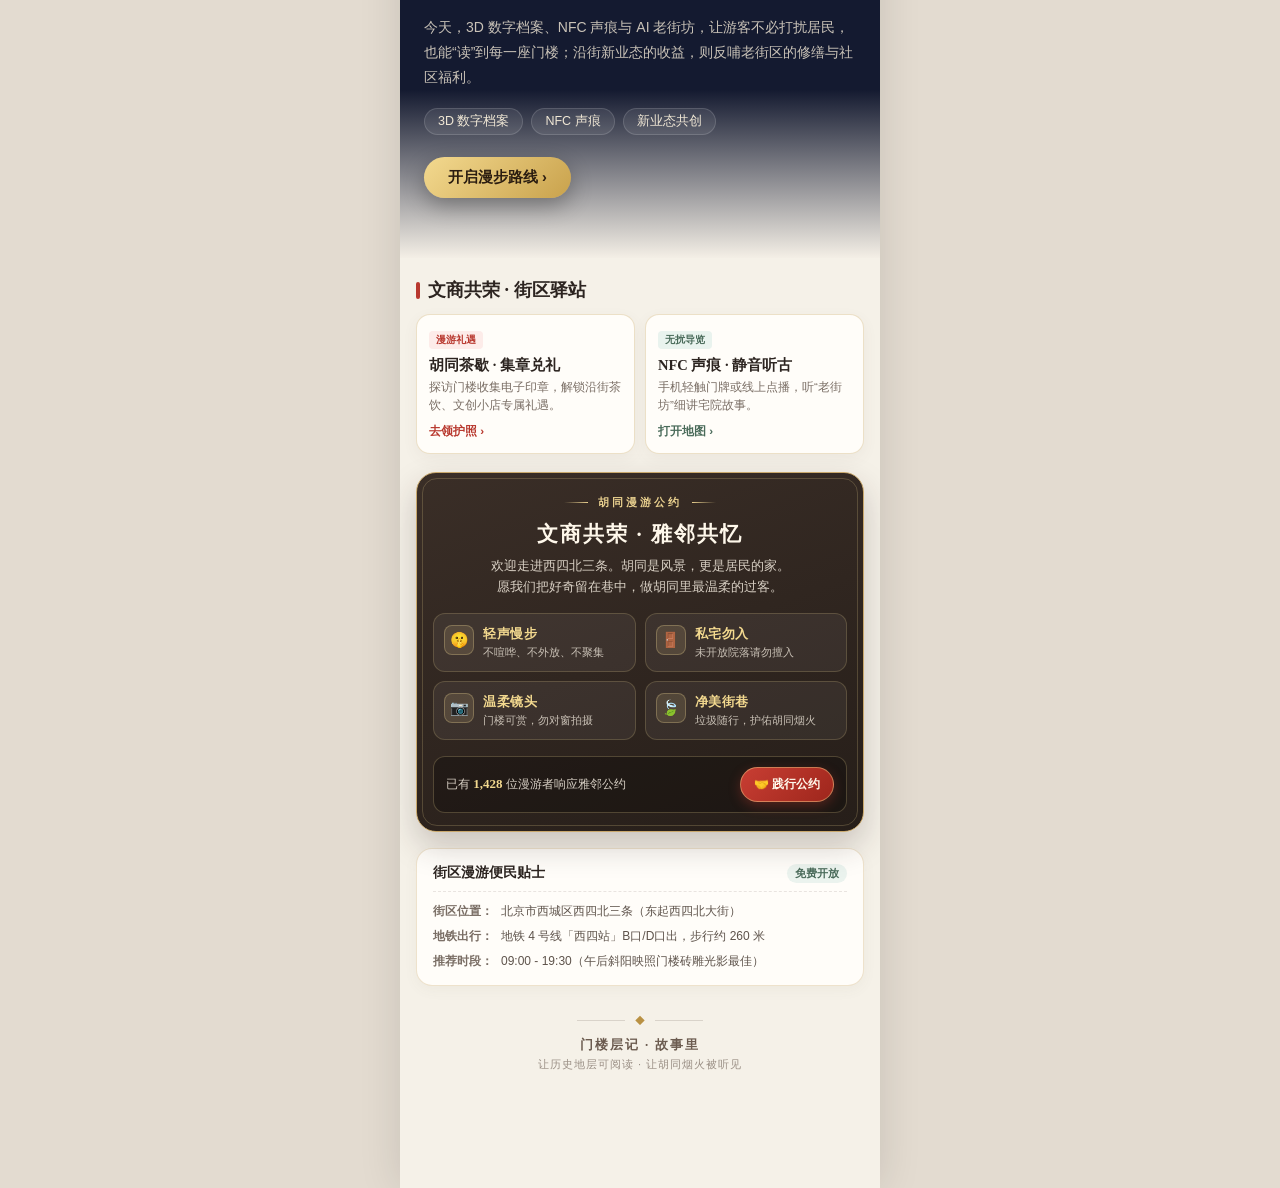
==== commit 97e33f5e: "Remove homepage quick links grid" ====
--- a/index.html
+++ b/index.html
@@ -842,15 +842,7 @@
     </div>
   </div>
 
-  <section class="home-hub" aria-labelledby="home-hub-title">
-    <h2 id="home-hub-title">从这里，开启胡同漫游</h2>
-    <p>核心功能一触即达，慢慢读懂西四门楼</p>
-    <div class="quick-grid">
-      <a class="quick-card" href="quiz.html" aria-label="智能推荐"><img src="assets/icons/recommend.jpg" alt=""></a>
-      <a class="quick-card" href="map.html" aria-label="数字导览"><img src="assets/icons/guide.jpg" alt=""></a>
-      <a class="quick-card" href="gate-3d.html" aria-label="3D 展厅"><img src="assets/icons/exhibition.jpg" alt=""></a>
-      <a class="quick-card" href="route.html" aria-label="我的路线"><img src="assets/icons/my-route.jpg" alt=""></a>
-    </div>
+  <section class="home-hub">
     <div class="recommend-panel" aria-live="polite">
       <div class="recommend-head"><h3>今日推荐</h3><div class="recommend-controls"><button id="recommendPrev" type="button" aria-label="上一条推荐">‹</button><span id="recommendCount">1 / 3</span><button id="recommendNext" type="button" aria-label="下一条推荐">›</button></div></div>
       <article class="recommend-slide active"><span>门楼故事 · 读门</span><h4>从金柱大门读懂院落礼序</h4><p>看看门扇的位置、门前的尺度，如何藏着一座院子的旧日规矩。</p></article>
--- a/assets/site.css
+++ b/assets/site.css
@@ -68,14 +68,9 @@
   box-shadow: 0 4px 14px rgba(40, 30, 20, .12);
 }
 
-.home-hub { margin: 22px 14px 28px; padding: 28px 16px; border-radius: 22px; background: linear-gradient(rgba(247,244,237,.92),rgba(255,253,248,.95)),url('backgrounds/brick-relief.jpg') center 42%/cover; box-shadow: 0 8px 24px rgba(67,51,37,.08); }
-.home-hub h2,.home-hub h3 { text-align: center; color: var(--door-gray); }
-.home-hub h2 { margin-bottom: 7px; font-size: 24px; }
-.home-hub > p { margin-bottom: 20px; text-align: center; color: #74685f; }
-.quick-grid { display: grid; grid-template-columns: repeat(2,minmax(0,1fr)); gap: 12px; }
-.quick-card { display: flex; min-height: 150px; flex-direction: column; align-items: center; justify-content: center; padding: 8px; border: 1px solid rgba(107,91,79,.12); border-radius: 17px; background: rgba(255,255,255,.92); color: var(--door-gray); text-decoration: none; font-weight: 700; box-shadow: 0 5px 16px rgba(67,51,37,.07); }
-.quick-card img { width: 126px; height: 126px; object-fit: contain; }
-.recommend-panel { margin-top: 22px; padding: 18px; border: 1px solid rgba(185,145,67,.25); border-radius: 18px; background: rgba(255,255,255,.88); }
+.home-hub { margin: 12px 14px 28px; padding: 0 16px 16px; border-radius: 22px; background: linear-gradient(rgba(247,244,237,.92),rgba(255,253,248,.95)),url('backgrounds/brick-relief.jpg') center 42%/cover; box-shadow: 0 8px 24px rgba(67,51,37,.08); }
+.home-hub h3 { text-align: center; color: var(--door-gray); }
+.recommend-panel { margin-top: 0; padding: 18px; border: 1px solid rgba(185,145,67,.25); border-radius: 18px; background: rgba(255,255,255,.88); }
 .recommend-head { display: flex; justify-content: space-between; align-items: center; gap: 12px; margin-bottom: 12px; }
 .recommend-controls { display: flex; align-items: center; gap: 8px; color: #74685f; }
 .recommend-controls button { width: 38px; height: 38px; border-radius: 50%; background: #f2e8d5; color: #795b26; font-size: 22px; touch-action: manipulation; }
@@ -94,7 +89,7 @@
   font-size: max(1.15em, 18px) !important;
   line-height: 1.65 !important;
 }
-body.elderly-mode :is(button, a, .option-card, .stop-item, .quick-card) { min-height: 48px; }
+body.elderly-mode :is(button, a, .option-card, .stop-item) { min-height: 48px; }
 body.elderly-mode .site-control { min-height: 48px; min-width: 48px; font-size: 16px !important; }
 body.elderly-mode .safety-notice { font-size: 16px !important; }
 body.elderly-mode #map .custom-marker > div > div:first-child { width: 42px !important; height: 42px !important; font-size: 17px !important; }
@@ -102,10 +97,7 @@
 @media (max-width: 768px) {
   .site-controls { gap: 5px; }
   .site-control { min-width: 38px; min-height: 40px; padding: 0 8px; }
-  .home-hub { margin: 18px 10px 24px; padding: 22px 12px; }
-  .home-hub h2 { font-size: 22px; }
-  .quick-card { min-height: 136px; }
-  .quick-card img { width: 116px; height: 116px; }
+  .home-hub { margin: 12px 10px 24px; padding: 0 12px 12px; }
   .recommend-panel { padding: 14px; }
   .safety-notice { top: calc(env(safe-area-inset-top) + 58px); right: 12px; max-width: min(300px, calc(100% - 24px)); }
 }
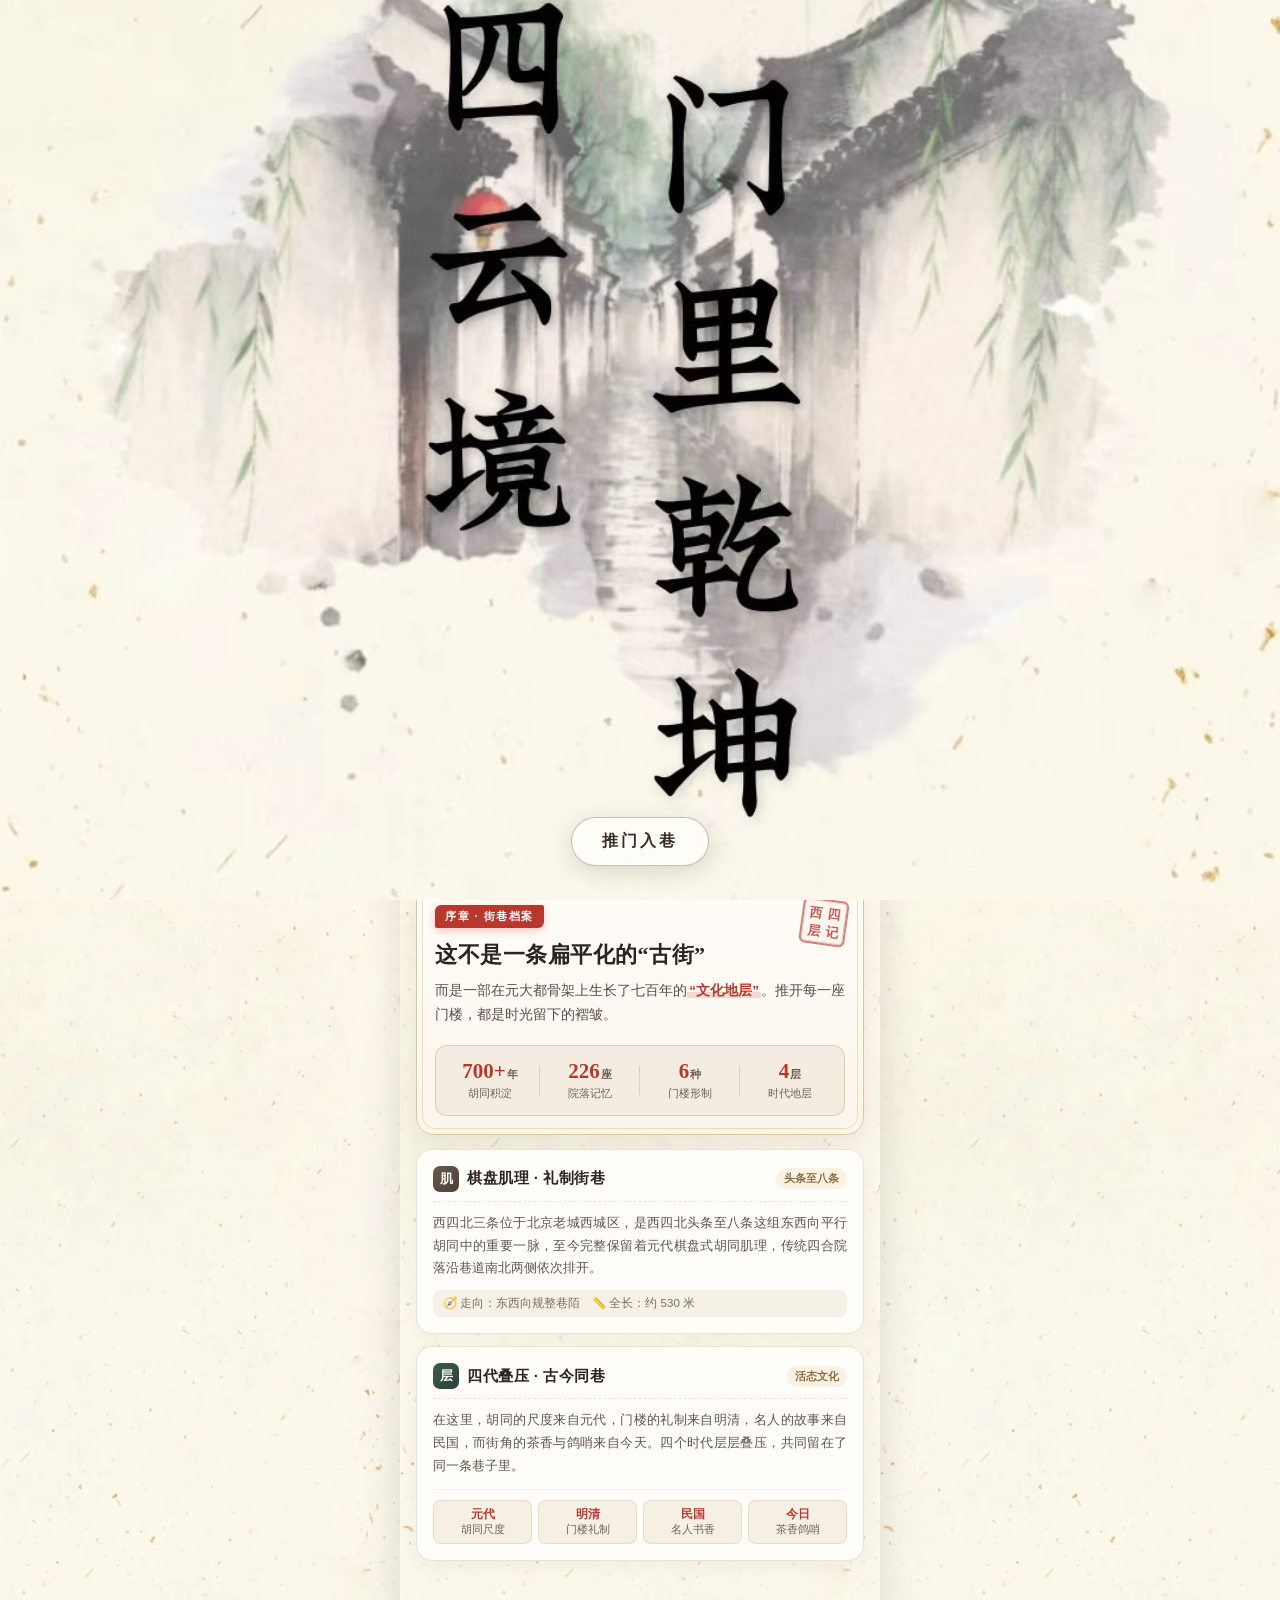
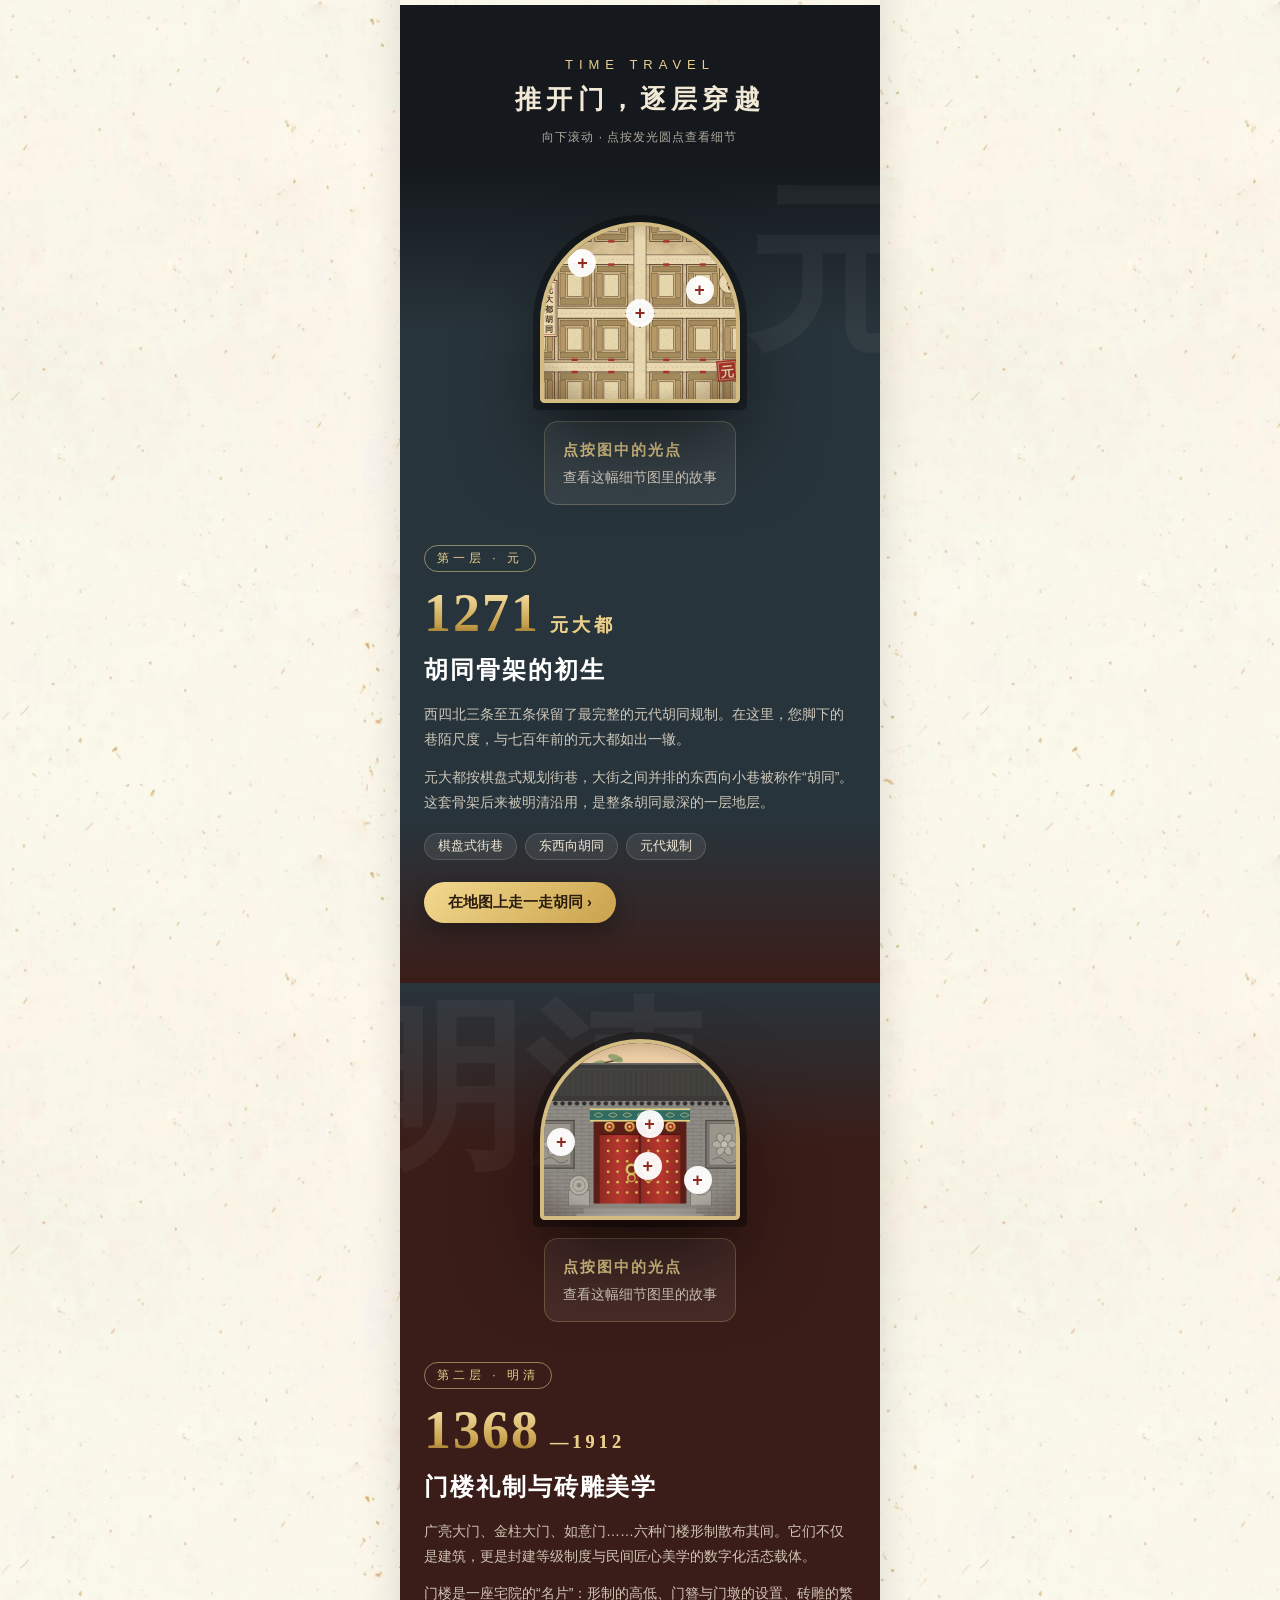
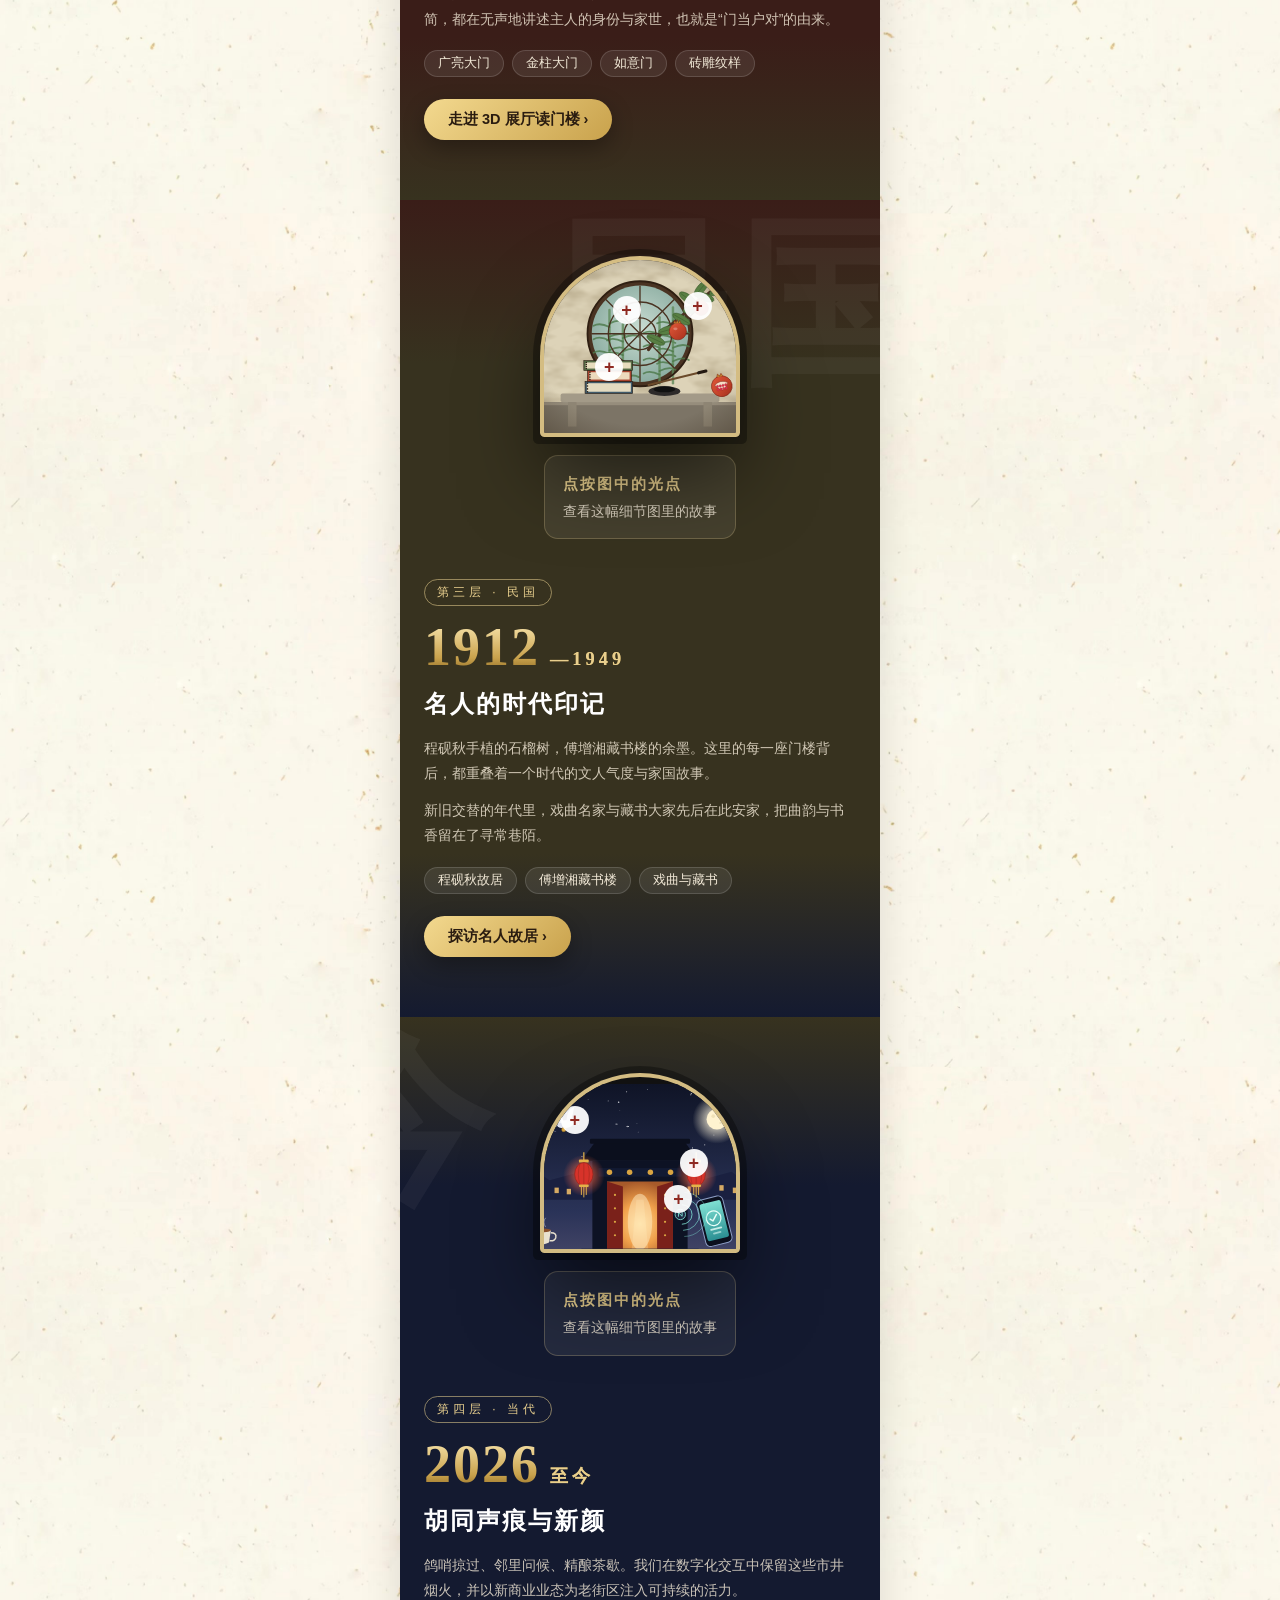
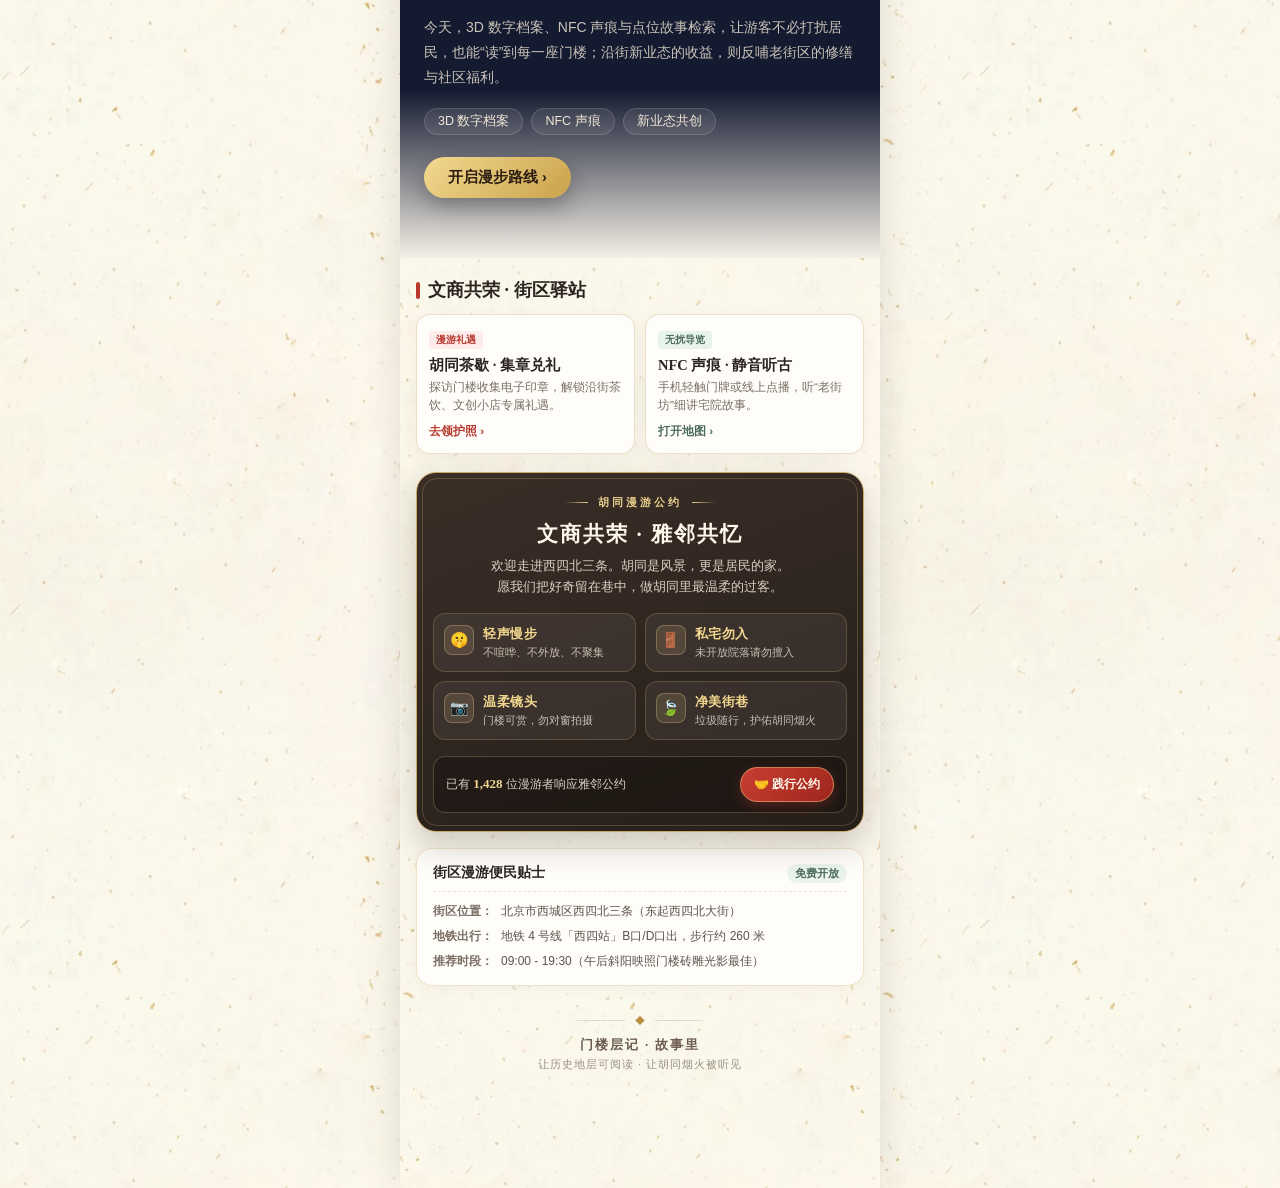
==== commit 0e6945c5: "Update Xisi homepage and location stories" ====
--- a/index.html
+++ b/index.html
@@ -4,7 +4,7 @@
 <meta charset="UTF-8">
 <meta name="viewport" content="width=device-width, initial-scale=1.0, viewport-fit=cover">
 <meta name="theme-color" content="#6B5B4F">
-<title>门楼层记·故事里 | 层记西四 阅见古今</title>
+<title>西四云境·门里乾坤 | 门楼层记·故事里</title>
 <style>
 :root{
   --door-gray:#6B5B4F;
@@ -24,20 +24,27 @@
 }
 *{margin: 0; padding: 0; box-sizing: border-box; -webkit-tap-highlight-color: transparent;}
 html{-webkit-text-size-adjust: 100%; scroll-behavior: smooth;}
-body{font-family: -apple-system, 'PingFang SC', 'Microsoft YaHei', sans-serif; background: #E3DBD0; color: var(--text-dark);}
+body{font-family: -apple-system, 'PingFang SC', 'Microsoft YaHei', sans-serif; background: #E3DBD0 url('assets/backgrounds/paper-texture.jpg') center top / 480px auto repeat; color: var(--text-dark);}
 a{color: inherit; text-decoration: none;}
 button{font-family:inherit;border:none;background:none;cursor:pointer;color:inherit;}
-.app{max-width: 480px; margin: 0 auto; min-height: 100vh; background: var(--bg-cream); position: relative; padding-bottom: calc(82px + env(safe-area-inset-bottom)); box-shadow: 0 0 40px rgba(0,0,0,0.12); overflow-x: hidden;}
+.app{max-width: 480px; margin: 0 auto; min-height: 100vh; background: var(--bg-cream) url('assets/backgrounds/paper-texture.jpg') center top / 480px auto repeat; position: relative; padding-bottom: calc(82px + env(safe-area-inset-bottom)); box-shadow: 0 0 40px rgba(0,0,0,0.12); overflow-x: hidden;}
 
 /* 主视觉 */
-.hero{position: relative; height: 360px; color: #fff; padding: calc(env(safe-area-inset-top) + 14px) 18px 0;
-      background: linear-gradient(rgba(44,36,32,0.25), rgba(44,36,32,0.72)), url('bg-hero.jpg') center / cover no-repeat, linear-gradient(135deg, #6B5B4F, #4A6B5A);}
+.hero{position: relative; height: 360px; color: #fff; padding: calc(env(safe-area-inset-top) + 14px) 18px 0; isolation:isolate; background:linear-gradient(135deg, #6B5B4F, #4A6B5A);}
+.hero::before,.hero::after{content:'';position:absolute;inset:0;z-index:0;pointer-events:none;}
+.hero::before{background:var(--hero-photo, url('assets/backgrounds/hero-gate-ornate.jpg')) center / cover no-repeat;transition:opacity .8s ease;}
+.hero::after{background:linear-gradient(rgba(44,36,32,0.25), rgba(44,36,32,0.72));}
+.hero-bar,.hero-text{position:absolute;z-index:1;}
+.hero-bar{left:18px;right:18px;top:calc(env(safe-area-inset-top) + 14px);}
 .hero-bar{display: flex; justify-content: space-between; align-items: center;}
 .pill{display: inline-flex; align-items: center; gap: 5px; padding: 7px 13px; border-radius: 20px; font-size: 13px; background: rgba(255,255,255,0.18); backdrop-filter: blur(8px); -webkit-backdrop-filter: blur(8px);}
-.hero-text{position: absolute; left: 18px; right: 18px; bottom: 76px;}
+.hero-text{left:18px;right:18px;bottom:76px;}
 .hero-tag{display: inline-block; font-size: 11px; letter-spacing: 2px; padding: 3px 10px; border-radius: 4px; background: var(--red); margin-bottom: 10px;}
 .hero h1{font-size: 30px; line-height: 1.25; letter-spacing: 3px; text-shadow: 0 2px 10px rgba(0,0,0,0.4);}
 .hero p{font-size: 13px; opacity: 0.92; margin-top: 6px; letter-spacing: 1px;}
+.opening-cover{position:fixed;inset:0;z-index:2000;display:grid;place-items:end center;padding:24px 20px calc(34px + env(safe-area-inset-bottom));background:#f5f1e8 url('assets/backgrounds/cover-xisi-cloud.jpg') center/cover no-repeat;transition:opacity .55s ease,visibility .55s ease;}
+.opening-cover.is-hidden{opacity:0;visibility:hidden;pointer-events:none;}
+.opening-enter{padding:13px 30px;border:1px solid rgba(107,91,79,.4);border-radius:28px;background:rgba(255,253,249,.9);color:#392c25;font-size:16px;font-weight:700;letter-spacing:3px;box-shadow:0 6px 24px rgba(44,36,32,.16);}
 
 /* ========== 四大核心功能模块 (横向滑动卡片) ========== */
 .func-slider-wrapper { margin: -50px 0 0 0; position: relative; z-index: 5; overflow: hidden; padding-bottom: 6px;}
@@ -775,6 +782,9 @@
 <link rel="stylesheet" href="assets/site.css">
 </head>
 <body>
+<div class="opening-cover" id="openingCover" role="dialog" aria-label="西四云境·门里乾坤">
+  <button class="opening-enter" id="openingEnter" type="button">推门入巷</button>
+</div>
 <div class="app">
   <header class="hero">
     <div class="hero-bar">
@@ -782,7 +792,7 @@
     </div>
     <div class="hero-text">
       <span class="hero-tag">社区文商活化计划</span>
-      <h1>层记西四 · 阅见古今</h1>
+      <h1>西四云境·门里乾坤</h1>
       <p>推开一座门楼，走进一层时光。在城市微更新中寻找胡同的记忆。</p>
     </div>
   </header>
@@ -801,14 +811,14 @@
         <a href="choose.html" class="func-btn">开启游览 ›</a>
       </div>
 
-      <!-- 卡片2：智能体（老街坊） -->
+      <!-- 卡片2：点位故事检索 -->
       <div class="func-card fc-2">
         <div class="func-card-header">
           <div class="func-icon"><img src="assets/icons/recommend.jpg" alt="" aria-hidden="true"></div>
-          <div class="func-title">对话"老街坊"</div>
-        </div>
-        <p class="func-desc">我们引入了专属AI智能体“老街坊”。关于西四北的名人轶事、门楼讲究，你可以随时向他提问，支持语音朗读！</p>
-        <a href="map.html" class="func-btn">去找他聊聊 ›</a>
+          <div class="func-title">点位故事检索</div>
+        </div>
+        <p class="func-desc">输入门楼名称或门牌号，查找西四街巷的建筑形制、历史人物与社区记忆。</p>
+        <a href="map.html" class="func-btn">打开故事检索 ›</a>
       </div>
 
       <!-- 卡片3：3D 展厅 -->
@@ -1067,7 +1077,7 @@
           <h3 class="reveal">胡同声痕与新颜</h3>
           <div class="reveal">
             <p>鸽哨掠过、邻里问候、精酿茶歇。我们在数字化交互中保留这些市井烟火，并以新商业业态为老街区注入可持续的活力。</p>
-            <p>今天，3D 数字档案、NFC 声痕与 AI 老街坊，让游客不必打扰居民，也能“读”到每一座门楼；沿街新业态的收益，则反哺老街区的修缮与社区福利。</p>
+            <p>今天，3D 数字档案、NFC 声痕与点位故事检索，让游客不必打扰居民，也能“读”到每一座门楼；沿街新业态的收益，则反哺老街区的修缮与社区福利。</p>
           </div>
           <ul class="tags reveal"><li>3D 数字档案</li><li>NFC 声痕</li><li>新业态共创</li></ul>
           <a class="go reveal" href="quiz.html">开启漫步路线 ›</a>
@@ -1218,6 +1228,26 @@
 if ('IntersectionObserver' in window) {
   new IntersectionObserver(function (l, o) { if (l[0].isIntersecting) { countUp(); o.disconnect(); } }, {threshold: 0.4}).observe(st);
 } else { countUp(); }
+
+// 开屏封面与首页照片轮播
+(function () {
+  var cover = document.getElementById('openingCover');
+  var enter = document.getElementById('openingEnter');
+  if (cover && enter) {
+    if (sessionStorage.getItem('xisi-cover-seen') === '1') cover.classList.add('is-hidden');
+    enter.addEventListener('click', function () {
+      sessionStorage.setItem('xisi-cover-seen', '1');
+      cover.classList.add('is-hidden');
+    });
+  }
+  var hero = document.querySelector('.hero');
+  var photos = ['assets/backgrounds/hero-gate-ornate.jpg', 'assets/backgrounds/hero-red-gate.jpg', 'bg-hero.jpg'];
+  var photoIndex = 0;
+  if (hero) window.setInterval(function () {
+    photoIndex = (photoIndex + 1) % photos.length;
+    hero.style.setProperty('--hero-photo', 'url("' + photos[photoIndex] + '")');
+  }, 5000);
+})();
 
 // 滑动卡片指示点同步逻辑
 (function() {
--- a/assets/site.css
+++ b/assets/site.css
@@ -9,6 +9,9 @@
   --text-dark: #2C2420;
   --white: #FFFFFF;
 }
+
+body { background-image: url('backgrounds/paper-texture.jpg') !important; background-repeat: repeat !important; background-size: 480px auto !important; }
+.app { background-image: url('backgrounds/paper-texture.jpg') !important; background-repeat: repeat !important; background-size: 480px auto !important; }
 
 h1, h2, h3, h4, .page-title, .hero-title, .section-title {
   font-family: "STSong", "Songti SC", "SimSun", "Noto Serif CJK SC", serif;
